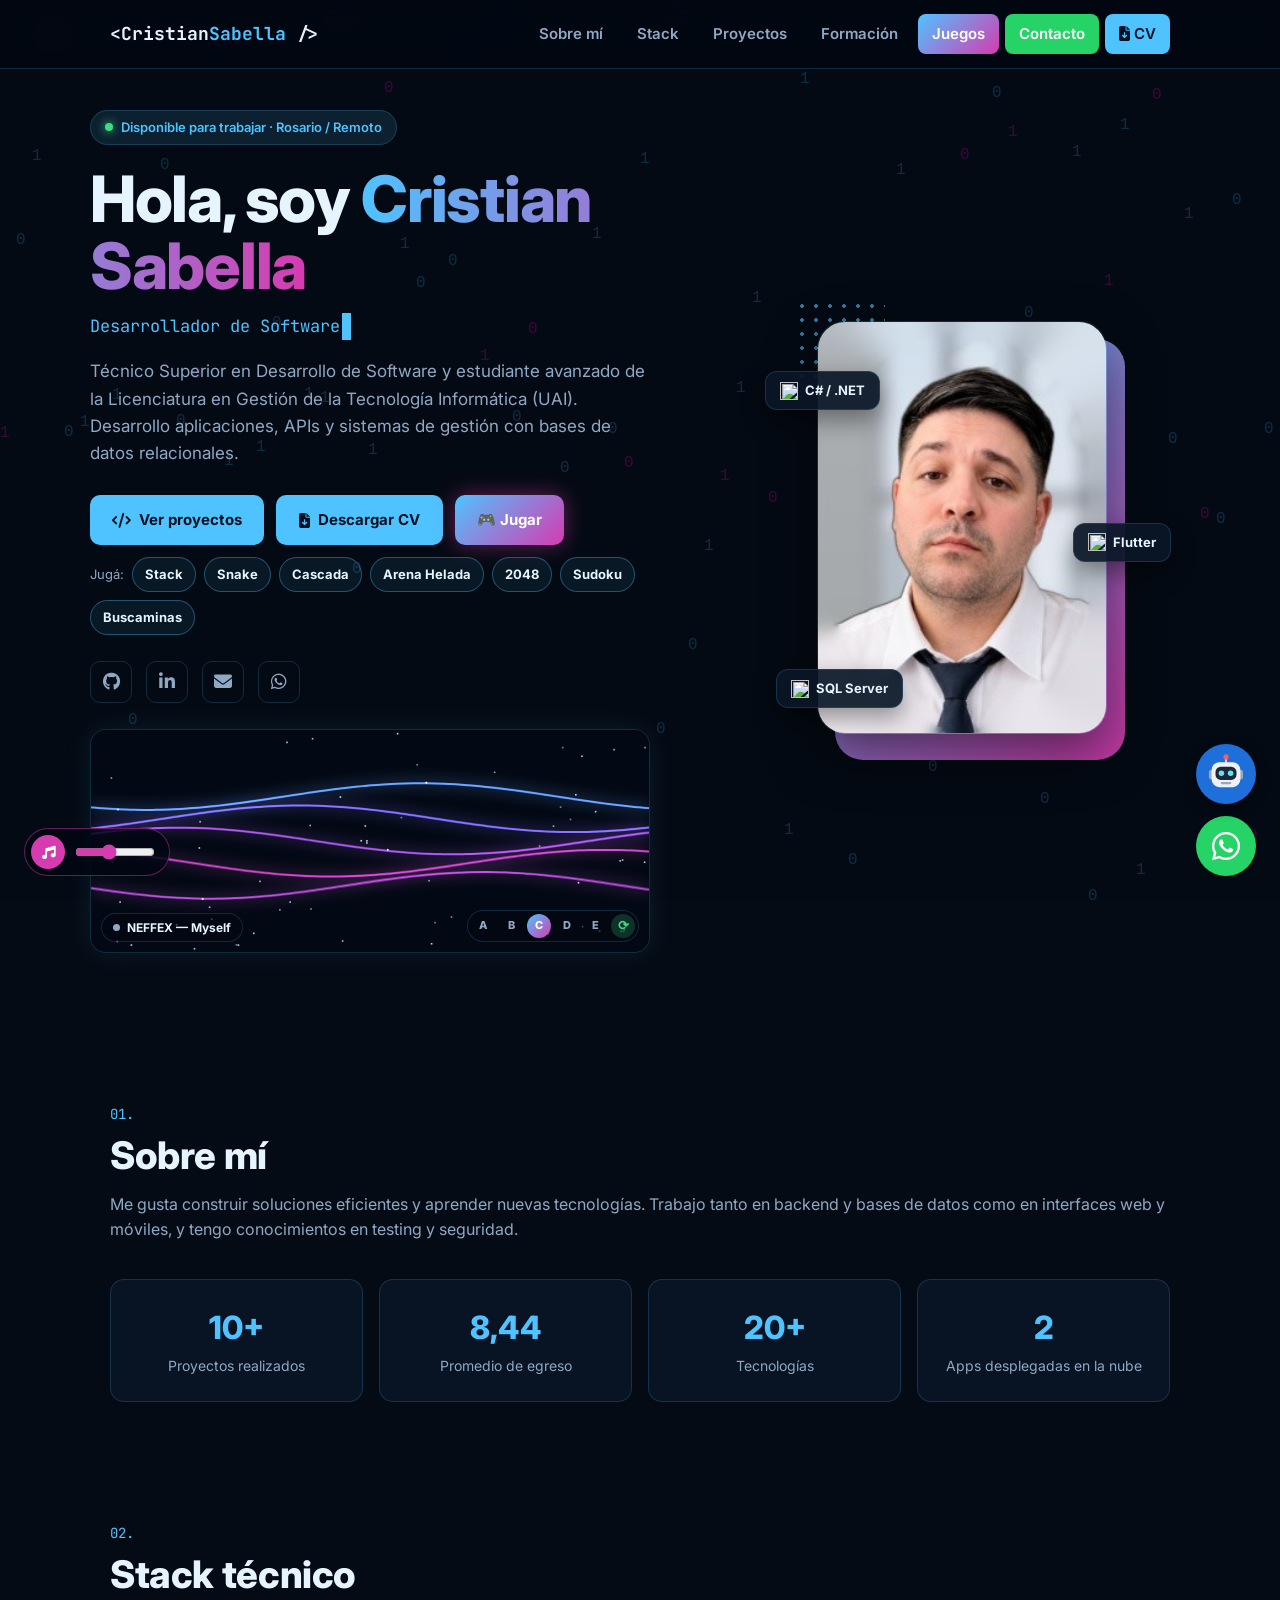
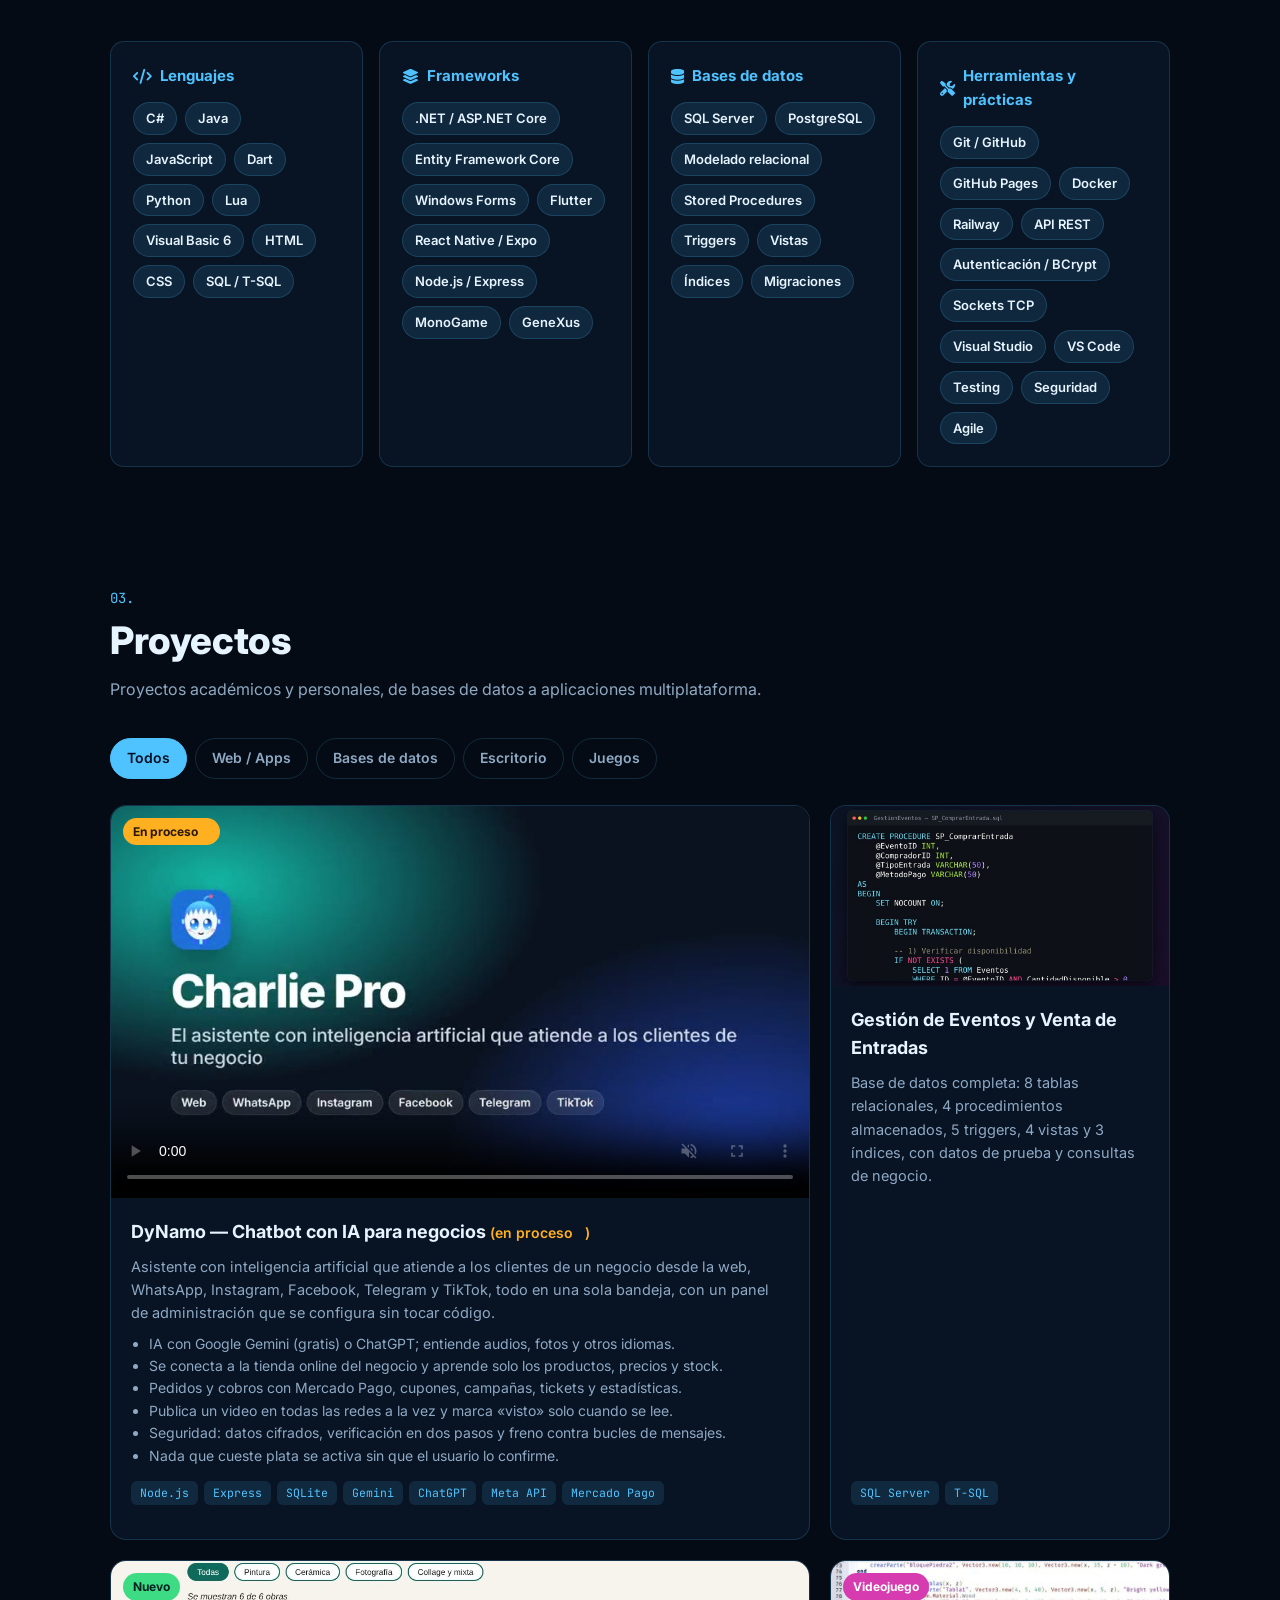
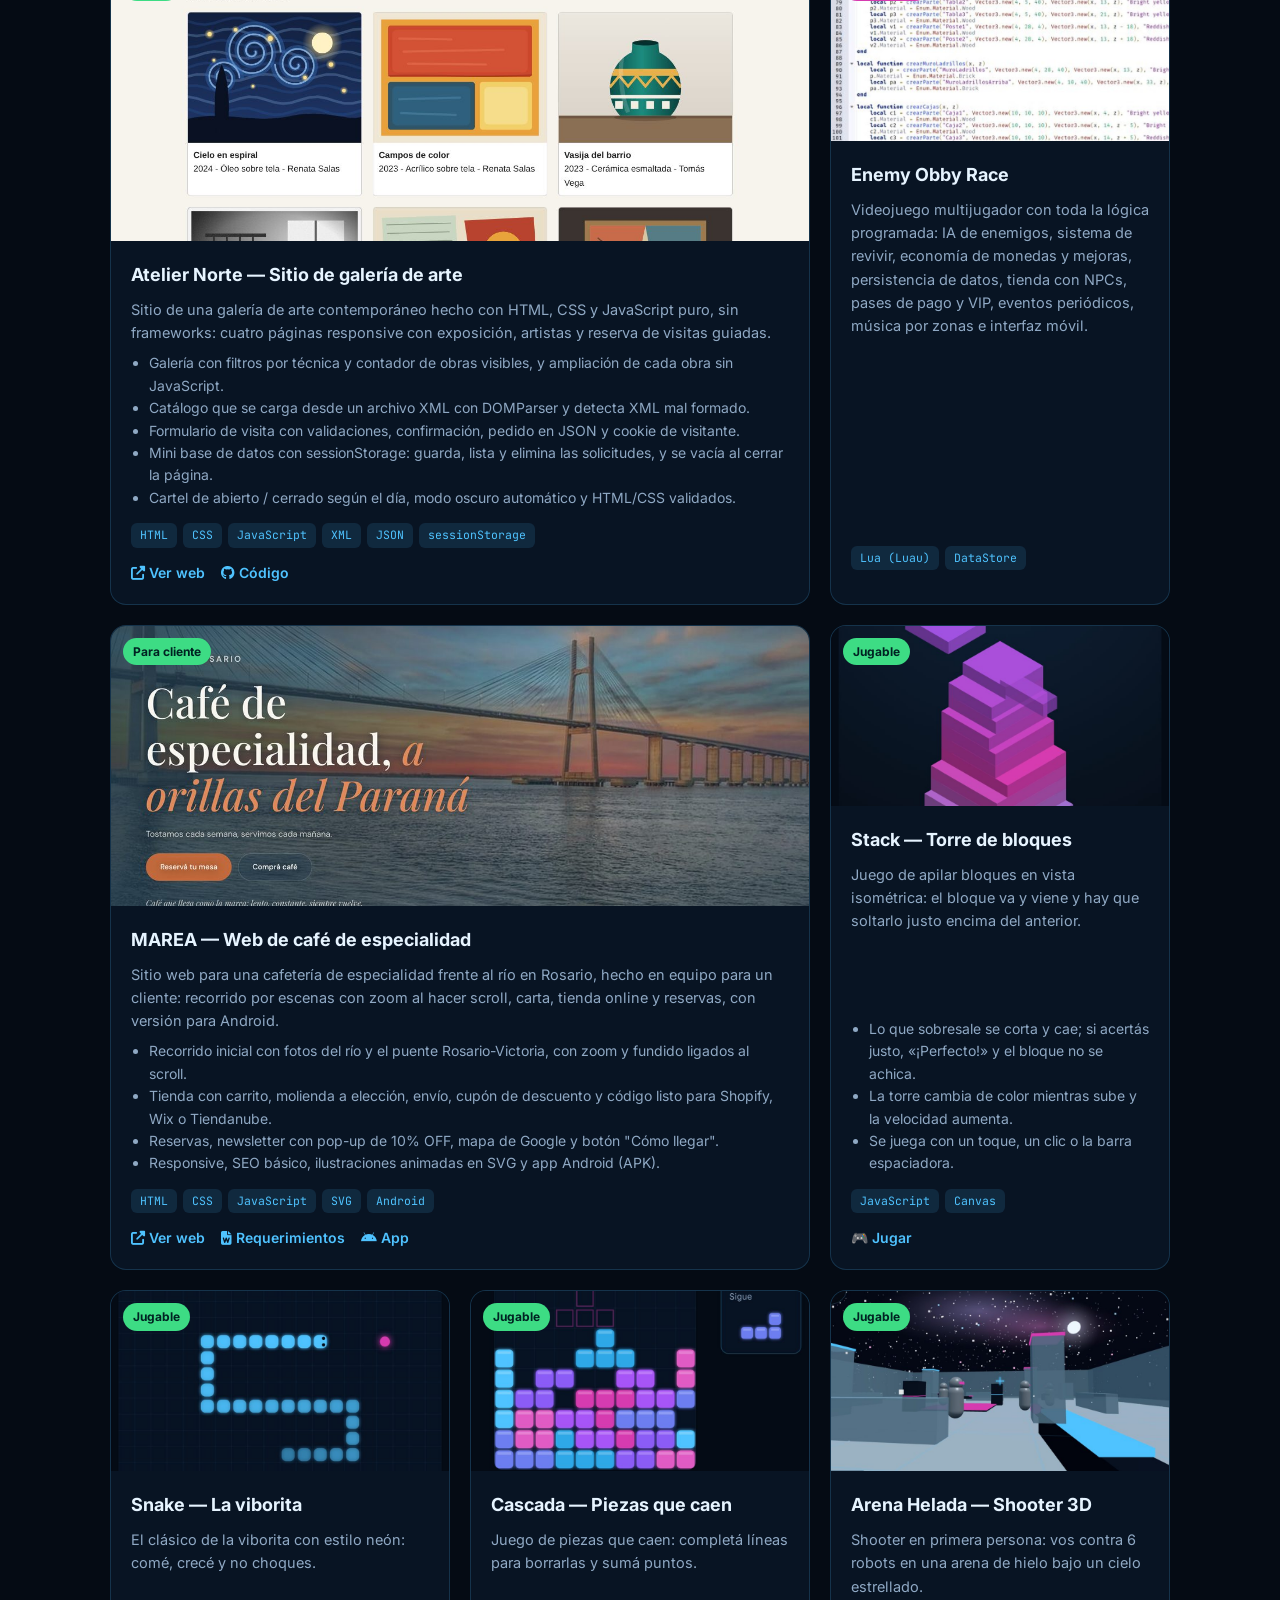
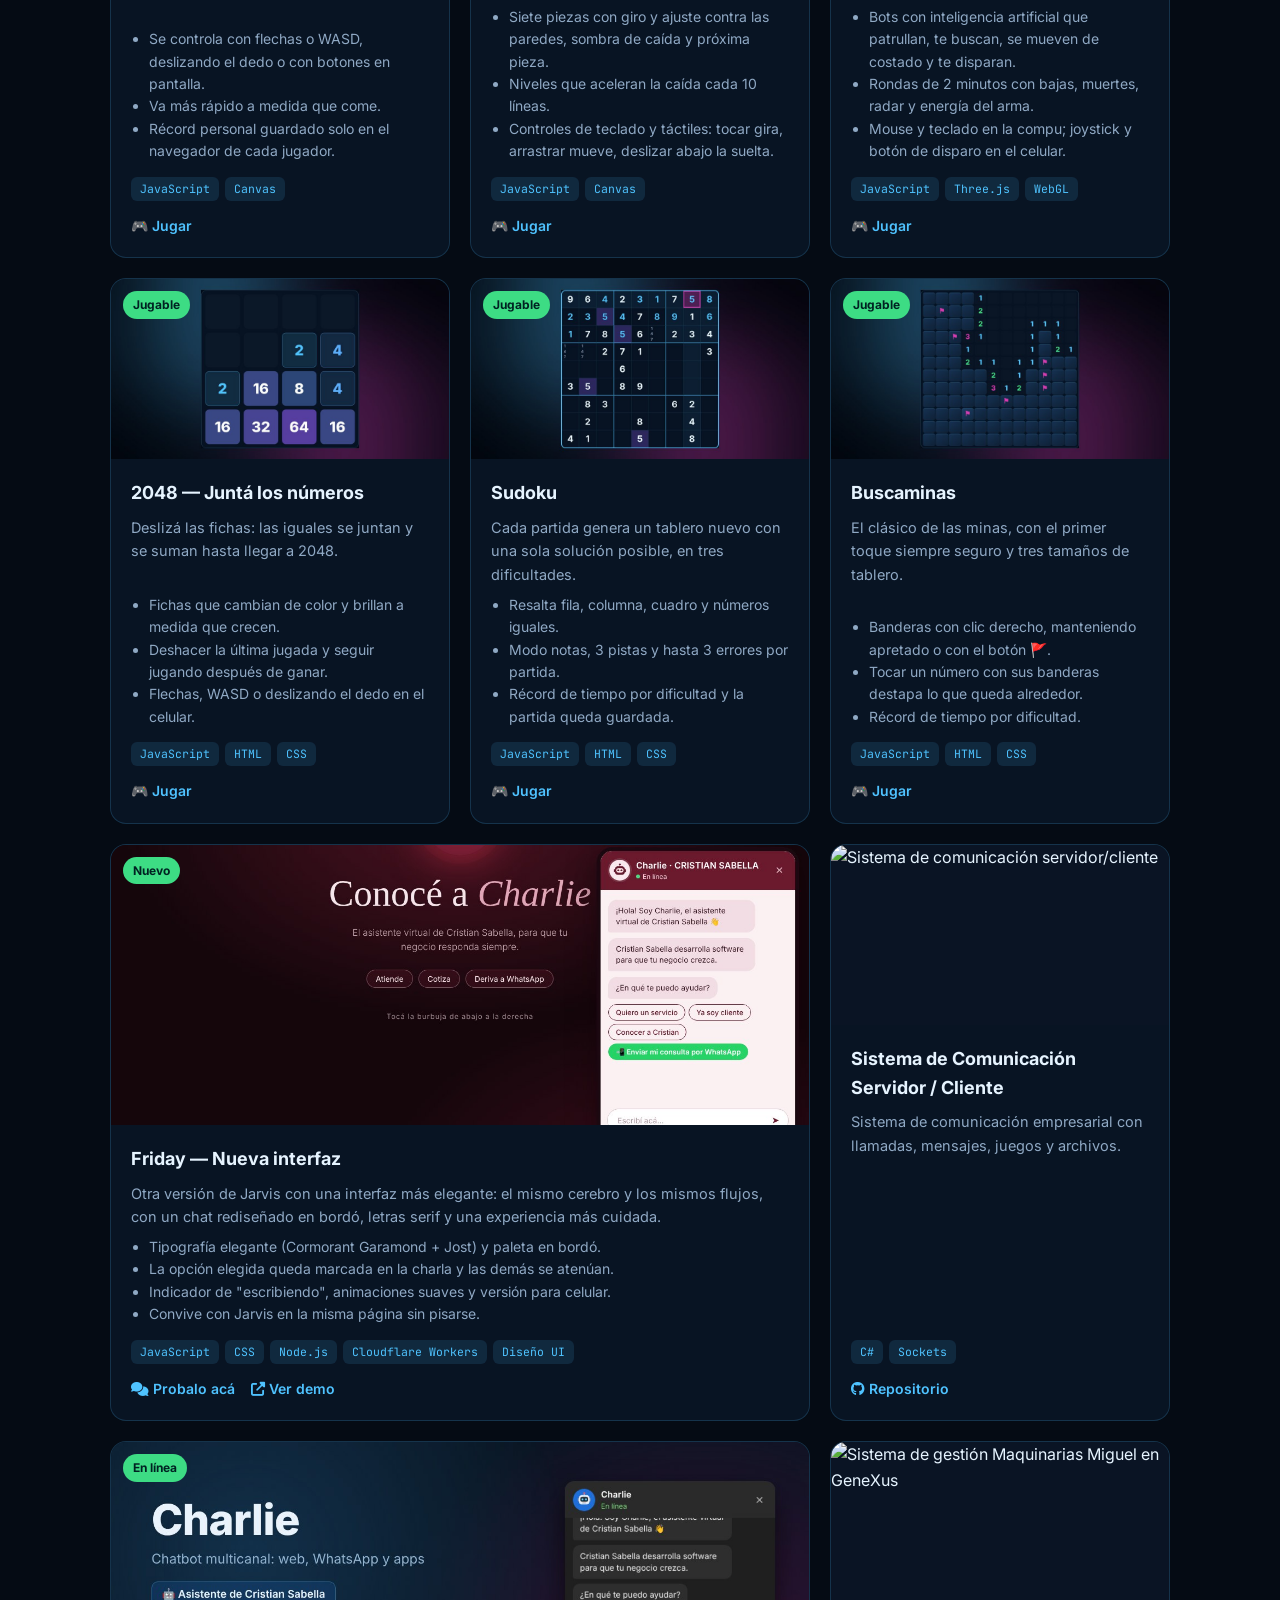
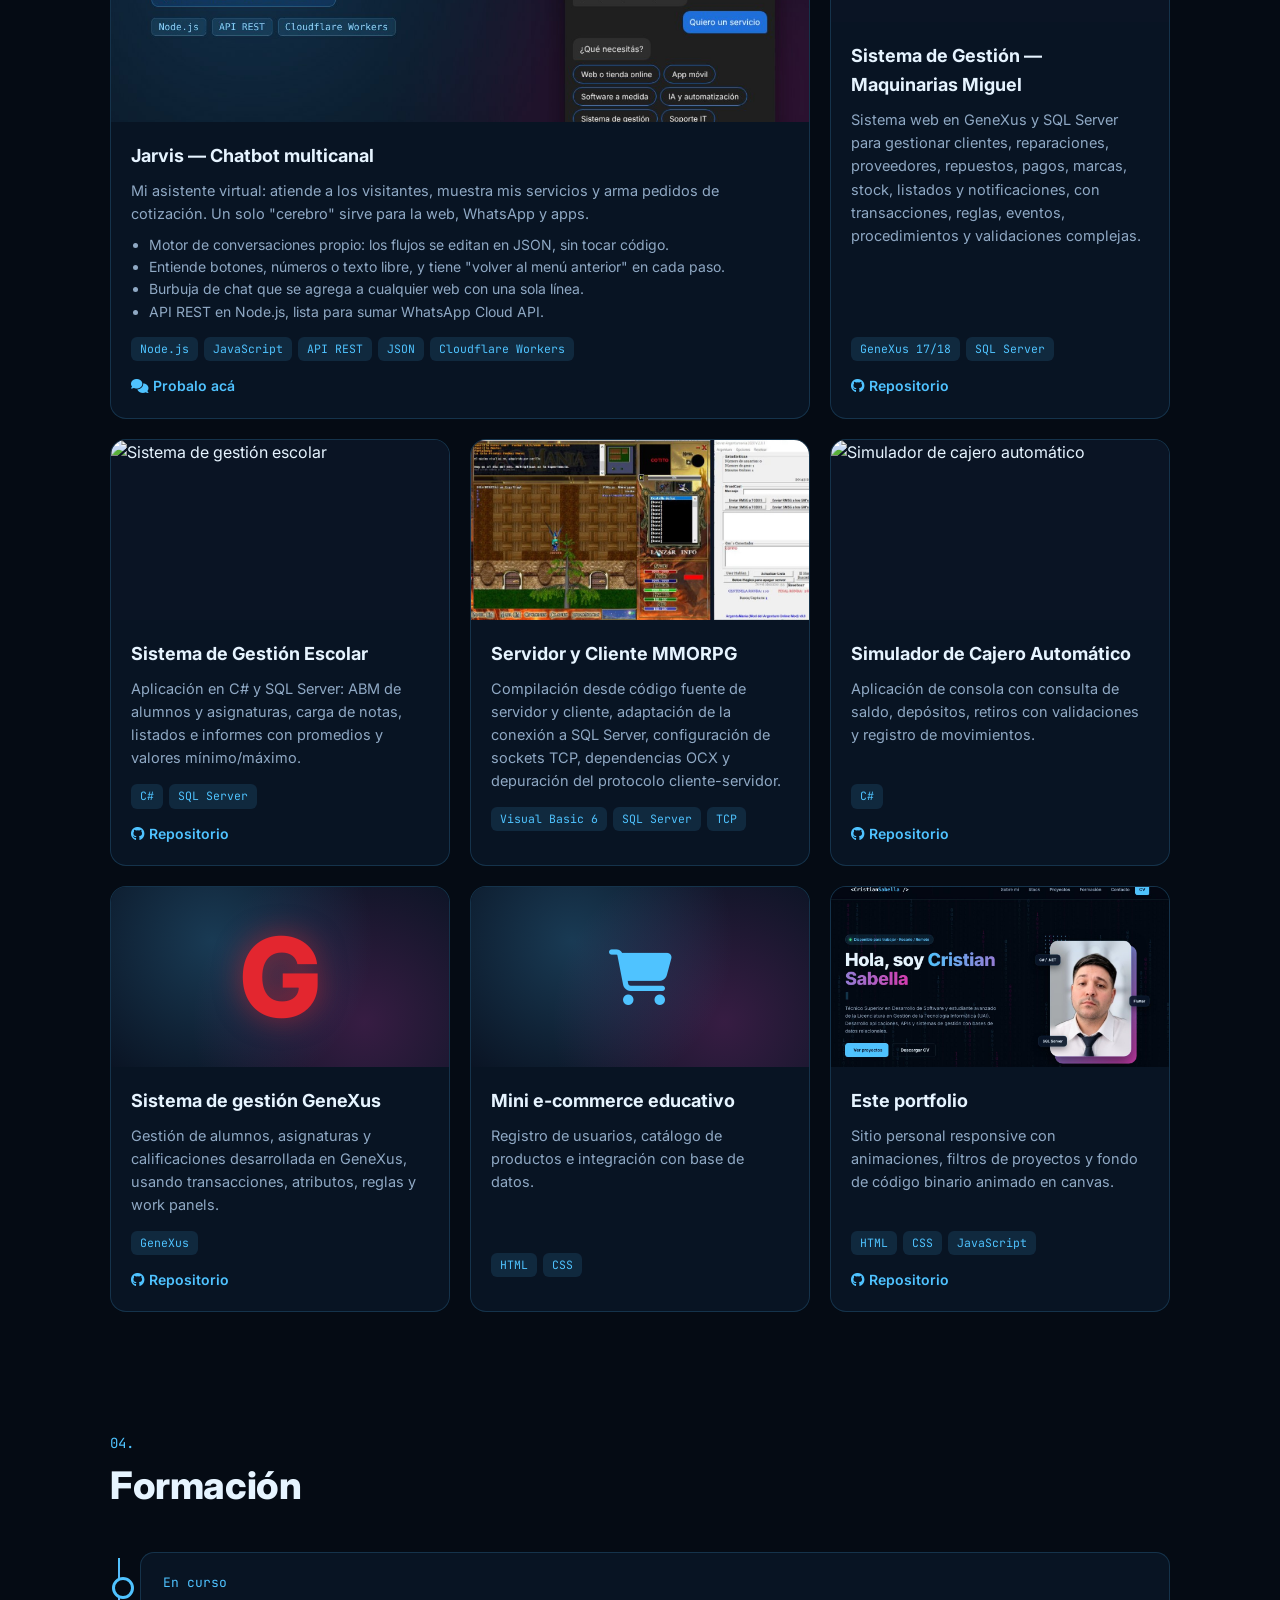
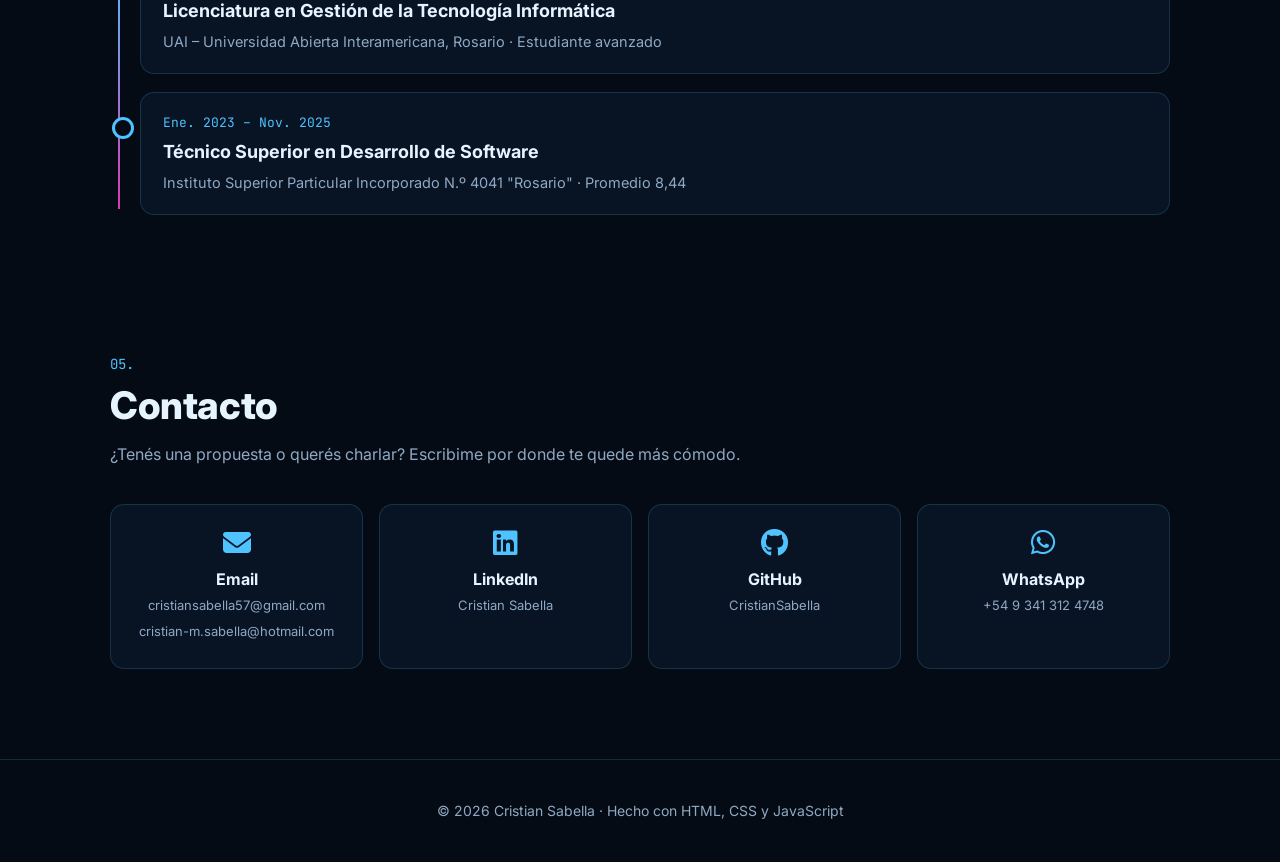
==== index.html @ 36cdb032 "Jarvis Pro pasa a llamarse DyNamo Co-Authored-By: Claude Opus 5.5 <noreply@anthropic.com> Claude-Ses" ====
<!DOCTYPE html>
<html lang="es">
<head>
<meta charset="UTF-8">
<meta name="viewport" content="width=device-width, initial-scale=1.0">
<title>Cristian Sabella | Desarrollador de Software</title>
<meta name="description" content="Portfolio de Cristian Sabella, Desarrollador de Software y Técnico Superior en Desarrollo de Software. C#, .NET, Flutter, SQL Server, PostgreSQL, GeneXus.">
<!-- Vista previa al compartir el link (LinkedIn, WhatsApp, etc.) -->
<meta property="og:type" content="website">
<meta property="og:title" content="Cristian Sabella | Desarrollador de Software">
<meta property="og:description" content="Técnico Superior en Desarrollo de Software. Proyectos en C#, .NET, Flutter, SQL Server, PostgreSQL y GeneXus.">
<meta property="og:url" content="https://cristiansabella.github.io/SabellaCristian/">
<meta property="og:image" content="https://cristiansabella.github.io/SabellaCristian/preview.jpg">
<meta property="og:image:width" content="1200">
<meta property="og:image:height" content="627">
<meta name="twitter:card" content="summary_large_image">
<meta name="twitter:image" content="https://cristiansabella.github.io/SabellaCristian/preview.jpg">
<link rel="preconnect" href="https://fonts.googleapis.com">
<link rel="preconnect" href="https://fonts.gstatic.com" crossorigin>
<link href="https://fonts.googleapis.com/css2?family=Inter:wght@400;500;600;700;800&family=JetBrains+Mono:wght@500;700&display=swap" rel="stylesheet">
<link rel="stylesheet" href="https://cdnjs.cloudflare.com/ajax/libs/font-awesome/6.5.1/css/all.min.css">
<style>
  * { margin: 0; padding: 0; box-sizing: border-box; }
  :root {
    --bg: #050b14;
    --bg-2: #0a1424;
    --card: rgba(10, 22, 40, 0.82);
    --line: rgba(79, 195, 255, 0.18);
    --blue: #4fc3ff;
    --blue-soft: rgba(79, 195, 255, 0.12);
    --pink: #d63bb0;
    --text: #e6f4ff;
    --muted: #8fa9c4;
  }
  html { scroll-behavior: smooth; }
  body { font-family: "Inter", Arial, sans-serif; background: var(--bg); color: var(--text); line-height: 1.6; overflow-x: hidden; }
  a { color: var(--blue); text-decoration: none; }
  canvas#binary { position: fixed; inset: 0; z-index: -1; opacity: .35; }

  /* NAV */
  nav { position: fixed; top: 0; left: 0; right: 0; z-index: 100; background: rgba(2, 7, 18, 0.8); backdrop-filter: blur(10px); border-bottom: 1px solid var(--line); }
  .nav-in { max-width: 1100px; margin: auto; display: flex; align-items: center; justify-content: space-between; padding: 14px 20px; }
  .logo { font-family: "JetBrains Mono", monospace; font-weight: 700; font-size: 18px; color: var(--text); }
  .logo span { color: var(--blue); }
  .nav-links { display: flex; gap: 6px; align-items: center; }
  .nav-links a { color: var(--muted); font-weight: 600; font-size: 15px; padding: 8px 14px; border-radius: 8px; transition: .2s; }
  .nav-links a:hover { color: var(--text); background: var(--blue-soft); }
  .nav-links a.btn { background: var(--blue); color: #021022; }
  .nav-links a.btn:hover { background: #7fd4ff; }
  .menu-btn { display: none; background: none; border: 0; color: var(--text); font-size: 22px; cursor: pointer; }

  /* HERO */
  header { min-height: 100vh; display: flex; align-items: center; padding: 110px 20px 60px; }
  .hero { max-width: 1100px; margin: auto; display: grid; grid-template-columns: 1.3fr 1fr; gap: 50px; align-items: center; width: 100%; }
  .tag { display: inline-flex; align-items: center; gap: 8px; font-size: 13px; font-weight: 600; color: var(--blue); background: var(--blue-soft); border: 1px solid var(--line); padding: 6px 14px; border-radius: 30px; margin-bottom: 20px; }
  .tag .dot { width: 8px; height: 8px; border-radius: 50%; background: #3ddc84; box-shadow: 0 0 10px #3ddc84; }
  h1 { font-size: clamp(38px, 6vw, 64px); line-height: 1.05; font-weight: 800; letter-spacing: -0.02em; }
  h1 span { background: linear-gradient(90deg, var(--blue), var(--pink)); -webkit-background-clip: text; background-clip: text; color: transparent; }
  .role { font-family: "JetBrains Mono", monospace; color: var(--blue); font-size: 17px; margin: 14px 0 18px; min-height: 26px; }
  .role .cursor { display: inline-block; width: 9px; background: var(--blue); animation: blink 1s infinite; margin-left: 2px; }
  @keyframes blink { 50% { opacity: 0; } }
  .hero p.intro { color: var(--muted); font-size: 17px; max-width: 560px; }
  .hero-btns { display: flex; flex-wrap: wrap; gap: 12px; margin-top: 28px; }
  .b { display: inline-flex; align-items: center; gap: 8px; padding: 12px 22px; border-radius: 10px; font-weight: 700; font-size: 15px; transition: .2s; }
  .b-main { background: var(--blue); color: #021022; }
  .b-main:hover { transform: translateY(-2px); box-shadow: 0 8px 24px rgba(79,195,255,.35); }
  /* "Ver proyectos" titila con su mismo celeste, igual que el brillo de Juegos pero sin cambiar de color */
  a.b-main[href="#proyectos"] { animation: brillo-celeste .9s ease-out infinite; }
  @keyframes brillo-celeste { 0% { box-shadow: 0 0 0 0 rgba(79,195,255,1), 0 0 14px rgba(79,195,255,.6); } 60% { box-shadow: 0 0 0 14px rgba(79,195,255,.25), 0 0 14px rgba(79,195,255,.6); } 61%, 100% { box-shadow: 0 0 0 0 rgba(79,195,255,0), 0 0 14px rgba(79,195,255,.6); } }
  .b-ghost { border: 1px solid var(--line); color: var(--text); }
  .b-ghost:hover { border-color: var(--blue); background: var(--blue-soft); }
  .socials { display: flex; gap: 14px; margin-top: 26px; }
  .socials a { width: 42px; height: 42px; border-radius: 10px; border: 1px solid var(--line); display: grid; place-items: center; color: var(--muted); font-size: 18px; transition: .2s; }
  .socials a:hover { color: var(--blue); border-color: var(--blue); transform: translateY(-2px); }
  .photo-wrap { position: relative; width: min(290px, 70vw); aspect-ratio: 235 / 335; margin: auto; }
  .photo-wrap::before { content: ""; position: absolute; inset: 0; border-radius: 28px; background: linear-gradient(135deg, var(--blue), var(--pink)); transform: translate(18px, 18px); opacity: .9; }
  .photo-wrap::after { content: ""; position: absolute; inset: -22px auto auto -22px; width: 90px; height: 90px; background-image: radial-gradient(var(--blue) 2px, transparent 2px); background-size: 14px 14px; opacity: .6; z-index: -1; }
  .photo-wrap img { position: relative; width: 100%; height: 100%; object-fit: cover; border-radius: 28px; border: 1px solid var(--line); box-shadow: 0 20px 50px rgba(0,0,0,.5); }
  .float { position: absolute; z-index: 2; display: inline-flex; align-items: center; gap: 7px; font-size: 13px; font-weight: 700; color: var(--text); background: rgba(10,22,40,.92); border: 1px solid var(--line); padding: 8px 14px; border-radius: 12px; box-shadow: 0 10px 25px rgba(0,0,0,.4); animation: floaty 4s ease-in-out infinite; white-space: nowrap; }
  .float img { width: 18px; height: 18px; border: 0; box-shadow: none; border-radius: 0; }
  .float.f1 { top: 12%; left: -18%; }
  .float.f2 { top: 48%; right: -22%; animation-delay: 1.3s; }
  .float.f3 { bottom: 8%; left: -14%; animation-delay: 2.6s; }
  @keyframes floaty { 50% { transform: translateY(-10px); } }

  /* SECTIONS */
  section { max-width: 1100px; margin: auto; padding: 90px 20px 30px; }
  .sec-head { margin-bottom: 36px; }
  .sec-head .num { font-family: "JetBrains Mono", monospace; color: var(--blue); font-size: 14px; }
  h2 { font-size: clamp(28px, 4vw, 38px); font-weight: 800; letter-spacing: -0.01em; }
  .sec-head p { color: var(--muted); margin-top: 6px; }

  /* STATS */
  .stats { display: grid; grid-template-columns: repeat(4, 1fr); gap: 16px; margin-top: 10px; }
  .stat { background: var(--card); border: 1px solid var(--line); border-radius: 14px; padding: 22px; text-align: center; }
  .stat b { display: block; font-size: 32px; font-weight: 800; color: var(--blue); }
  .stat span { color: var(--muted); font-size: 14px; }

  /* STACK */
  .stack { display: grid; grid-template-columns: repeat(4, 1fr); gap: 16px; }
  .stack-box { background: var(--card); border: 1px solid var(--line); border-radius: 14px; padding: 22px; }
  .stack-box h3 { font-size: 15px; color: var(--blue); margin-bottom: 14px; display: flex; gap: 8px; align-items: center; }
  .chips { display: flex; flex-wrap: wrap; gap: 8px; }
  .chip { font-size: 13px; font-weight: 600; padding: 5px 12px; border-radius: 20px; background: var(--blue-soft); border: 1px solid var(--line); }
  .chip.has-logo { display: inline-flex; align-items: center; gap: 7px; padding-left: 8px; }
  .chip img { width: 18px; height: 18px; object-fit: contain; }

  /* FILTERS */
  .filters { display: flex; flex-wrap: wrap; gap: 8px; margin-bottom: 26px; }
  .filters button { font: inherit; font-size: 14px; font-weight: 600; color: var(--muted); background: transparent; border: 1px solid var(--line); padding: 8px 16px; border-radius: 30px; cursor: pointer; transition: .2s; }
  .filters button:hover { color: var(--text); }
  .filters button.on { background: var(--blue); color: #021022; border-color: var(--blue); }

  /* PROJECTS */
  .grid { grid-auto-flow: dense; display: grid; grid-template-columns: repeat(3, 1fr); gap: 20px; }
  .card { background: var(--card); border: 1px solid var(--line); border-radius: 16px; overflow: hidden; display: flex; flex-direction: column; transition: transform .25s, box-shadow .25s, border-color .25s; }
  .card:hover { transform: translateY(-6px); border-color: var(--blue); box-shadow: 0 14px 34px rgba(79,195,255,.18); }
  .card.featured { grid-column: span 2; }
  .thumb { height: 180px; background: var(--bg-2); position: relative; overflow: hidden; }
  .card.featured .thumb { height: 280px; }
  .card.featured .thumb.video { height: auto; aspect-ratio: 16 / 9; background: #000; }
  .thumb.video video { width: 100%; height: 100%; display: block; object-fit: contain; }
  .thumb img { width: 100%; height: 100%; object-fit: cover; transition: transform .4s; }
  .card:hover .thumb img { transform: scale(1.06); }
  .thumb.icon { display: grid; place-items: center; font-size: 56px; color: var(--blue); background: radial-gradient(circle at 30% 30%, rgba(79,195,255,.22), transparent 60%), radial-gradient(circle at 75% 75%, rgba(214,59,176,.22), transparent 60%), var(--bg-2); }
  .g-thumb { background: radial-gradient(circle at 50% 45%, rgba(230,40,50,.28), transparent 62%), var(--bg-2); }
  .big-g { font-family: "Inter", Arial, sans-serif; font-weight: 800; font-size: 110px; line-height: 1; color: #e3262f; text-shadow: 0 0 28px rgba(227,38,47,.55); transition: transform .3s; }
  .card:hover .big-g { transform: scale(1.08); }
  .badge { position: absolute; z-index: 2; top: 12px; left: 12px; font-size: 12px; font-weight: 700; padding: 4px 10px; border-radius: 20px; background: var(--pink); color: #fff; }
  .badge.live { background: #3ddc84; color: #022; }
  .badge.wip { background: #ffb020; color: #2a1800; }
  .dots i { font-style: normal; animation: dot 1.4s infinite; opacity: 0; }
  .dots i:nth-child(2) { animation-delay: .2s; }
  .dots i:nth-child(3) { animation-delay: .4s; }
  @keyframes dot { 0%, 20% { opacity: 0; } 40%, 100% { opacity: 1; } }
  .card-body { padding: 20px; display: flex; flex-direction: column; flex: 1; }
  .card h3 { font-size: 18px; margin-bottom: 8px; }
  .wip-text { color: #ffb020; font-size: 14px; font-weight: 600; }
  .card p { color: var(--muted); font-size: 14.5px; flex: 1; }
  .card ul { color: var(--muted); font-size: 14px; margin: 8px 0 0 18px; }
  .tech { display: flex; flex-wrap: wrap; gap: 6px; margin: 14px 0; }
  .tech span { font-family: "JetBrains Mono", monospace; font-size: 11.5px; color: var(--blue); background: var(--blue-soft); padding: 3px 9px; border-radius: 6px; }
  .links { display: flex; gap: 16px; font-weight: 600; font-size: 14px; }
  .links a:hover { text-decoration: underline; }
  .card.hide { display: none; }

  /* TIMELINE */
  .timeline { position: relative; padding-left: 30px; }
  .timeline::before { content: ""; position: absolute; left: 8px; top: 6px; bottom: 6px; width: 2px; background: linear-gradient(var(--blue), var(--pink)); }
  .tl { position: relative; background: var(--card); border: 1px solid var(--line); border-radius: 14px; padding: 20px 22px; margin-bottom: 18px; }
  .tl::before { content: ""; position: absolute; left: -29px; top: 24px; width: 16px; height: 16px; border-radius: 50%; background: var(--bg); border: 3px solid var(--blue); }
  .tl .when { font-family: "JetBrains Mono", monospace; font-size: 13px; color: var(--blue); }
  .tl h3 { font-size: 18px; margin: 4px 0; }
  .tl .where { color: var(--muted); font-size: 14.5px; }

  /* CONTACT */
  .contact { display: grid; grid-template-columns: repeat(4, 1fr); gap: 16px; }
  .c-item { background: var(--card); border: 1px solid var(--line); border-radius: 14px; padding: 24px; text-align: center; transition: .2s; color: var(--text); }
  .c-item:hover { border-color: var(--blue); transform: translateY(-4px); }
  .c-item i { font-size: 28px; color: var(--blue); margin-bottom: 10px; }
  .c-item b { display: block; }
  .c-item span { color: var(--muted); font-size: 13px; word-break: break-word; }
  .c-item a span:hover { color: var(--blue); }
  .c-item i { display: block; }

  footer { text-align: center; padding: 40px 20px; margin-top: 60px; border-top: 1px solid var(--line); color: var(--muted); font-size: 14px; }

  /* FLOATING */
  #whatsapp-btn { position: fixed; bottom: 24px; right: 24px; width: 60px; height: 60px; background: #25D366; border-radius: 50%; display: grid; place-items: center; z-index: 1000; transition: transform .2s; }
  #whatsapp-btn:hover { transform: scale(1.08); }
  #whatsapp-btn i { color: #fff; font-size: 32px; }
  #audio-box { position: fixed; bottom: 24px; left: 24px; z-index: 1000; display: flex; align-items: center; gap: 10px; background: rgba(2,7,18,.85); border: 1px solid rgba(214,59,176,.45); border-radius: 30px; padding: 6px 14px 6px 6px; }
  #audio-control { position: relative; width: 34px; height: 34px; border-radius: 50%; border: 0; background: var(--pink); color: #fff; cursor: pointer; }
  #audio-volume { width: 80px; accent-color: var(--pink); }
  /* Titileo de los botones flotantes: titilan como el de WhatsApp, de a uno por vez, en orden al azar.
     Ciclo de 0,8 s: cada botón tiene su turno de 0,2 s, así nunca se pisan (el script de abajo les da el turno) */
  .pulsa { animation-duration: .8s; animation-iteration-count: infinite; animation-timing-function: ease-out; }
  #audio-control.pulsa { animation-name: p-musica; }
  #whatsapp-btn.pulsa { animation-name: p-wa; }
  #charlie-burbuja.pulsa { animation-name: p-charlie; }
  #cig-burbuja.pulsa { animation-name: p-bordo; }
  @keyframes p-musica { 0% { box-shadow: 0 0 0 0 rgba(214,59,176,1); } 18% { box-shadow: 0 0 0 16px rgba(214,59,176,.3); } 19% { box-shadow: 0 0 0 0 rgba(214,59,176,0); } 100% { box-shadow: 0 0 0 0 rgba(214,59,176,0); } }
  @keyframes p-wa { 0% { box-shadow: 0 0 0 0 rgba(37,211,102,1); } 18% { box-shadow: 0 0 0 16px rgba(37,211,102,.3); } 19% { box-shadow: 0 0 0 0 rgba(37,211,102,0); } 100% { box-shadow: 0 0 0 0 rgba(37,211,102,0); } }
  @keyframes p-charlie { 0% { box-shadow: 0 0 0 0 rgba(30,111,217,1), 0 4px 14px rgba(0,0,0,.35); } 18% { box-shadow: 0 0 0 16px rgba(30,111,217,.3), 0 4px 14px rgba(0,0,0,.35); } 19% { box-shadow: 0 0 0 0 rgba(30,111,217,0), 0 4px 14px rgba(0,0,0,.35); } 100% { box-shadow: 0 0 0 0 rgba(30,111,217,0), 0 4px 14px rgba(0,0,0,.35); } }
  @keyframes p-bordo { 0% { box-shadow: 0 0 0 0 rgba(201,61,90,1), 0 0 26px rgba(201,61,90,.5), 0 8px 20px rgba(0,0,0,.35); } 18% { box-shadow: 0 0 0 16px rgba(201,61,90,.3), 0 0 26px rgba(201,61,90,.5), 0 8px 20px rgba(0,0,0,.35); } 19% { box-shadow: 0 0 0 0 rgba(201,61,90,0), 0 0 26px rgba(201,61,90,.5), 0 8px 20px rgba(0,0,0,.35); } 100% { box-shadow: 0 0 0 0 rgba(201,61,90,0), 0 0 26px rgba(201,61,90,.5), 0 8px 20px rgba(0,0,0,.35); } }

  /* JUEGOS */
  .b-jugar { background: linear-gradient(135deg, var(--blue), var(--pink)); color: #fff; border: 0; box-shadow: 0 0 22px rgba(214,59,176,.45); }
  .b-jugar:hover { filter: brightness(1.1); }
  .mini-juegos { display: flex; gap: 8px; flex-wrap: wrap; align-items: center; margin-top: 12px; }
  .mini-juegos span { color: var(--muted); font-size: 13px; }
  .mini-juegos a { font-size: 13px; font-weight: 700; padding: 6px 12px; border-radius: 20px; border: 1px solid rgba(79,195,255,.35); color: var(--text); background: rgba(79,195,255,.08); transition: .2s; }
  .mini-juegos a:hover { border-color: var(--pink); background: rgba(214,59,176,.15); }
  .nav-jugar { display: none; margin-left: auto; margin-right: 10px; width: 40px; height: 40px; border-radius: 12px; place-items: center; font-size: 20px; background: linear-gradient(135deg, var(--blue), var(--pink)); box-shadow: 0 0 16px rgba(214,59,176,.45); }
  #ventana-juegos { position: fixed; inset: 0; z-index: 100000; background: rgba(2,7,18,.78); backdrop-filter: blur(6px); -webkit-backdrop-filter: blur(6px); display: grid; place-items: center; padding: 16px; }
  #ventana-juegos[hidden] { display: none; }
  #ventana-juegos .vj { position: relative; width: min(480px, 100%); max-height: 100%; overflow: auto; background: #050b14; border: 1px solid rgba(79,195,255,.3); border-radius: 20px; padding: 16px; box-shadow: 0 20px 60px rgba(0,0,0,.6); }
  .vj-top { display: flex; justify-content: space-between; align-items: center; margin-bottom: 12px; font-weight: 800; font-size: 18px; color: var(--text); }
  .vj-x { width: 36px; height: 36px; border-radius: 50%; border: 1px solid rgba(79,195,255,.3); background: rgba(79,195,255,.1); color: var(--text); font-size: 18px; cursor: pointer; }
  .vj-nota { color: var(--muted); font-size: 12px; text-align: center; margin-top: 10px; }
  body.juego-abierto { overflow: hidden; }
  /* Con un juego abierto la página de atrás no se dibuja: así el juego tiene toda la potencia para él */
  body.juego-abierto #ventana-juegos { background: #020712; backdrop-filter: none; -webkit-backdrop-filter: none; }
  body.juego-abierto > :not(#ventana-juegos) { visibility: hidden; }
  /* Botones de juegos que cambian de color: un color nuevo cada 0,3 segundos (12 colores, vuelta completa en 3,6 s) */
  /* Además titilan con un brillo del mismo color que tienen en ese momento (el filtro de color también tiñe el brillo) */
  .nav-jugar, .b-jugar, .nav-links a[data-jugar] { animation: arcoiris 3.6s steps(12) infinite, brillo-juego .9s ease-out infinite; }
  @keyframes brillo-juego { 0% { box-shadow: 0 0 0 0 rgba(214,59,176,1), 0 0 14px rgba(214,59,176,.6); } 60% { box-shadow: 0 0 0 14px rgba(214,59,176,.25), 0 0 14px rgba(214,59,176,.6); } 61%, 100% { box-shadow: 0 0 0 0 rgba(214,59,176,0), 0 0 14px rgba(214,59,176,.6); } }
  .nav-links a[data-jugar] { color: #fff; background: linear-gradient(135deg, var(--blue), var(--pink)); }
  a.cv-brilla { background: var(--blue); color: #021022; border-color: transparent; animation: brillo-celeste .9s ease-out infinite; }
  .nav-links a.nav-contacto { background: #25D366; color: #fff; animation: brillo-verde .9s ease-out infinite; }
  .nav-links a.nav-contacto:hover { background: #2fe476; }
  @keyframes brillo-verde { 0% { box-shadow: 0 0 0 0 rgba(37,211,102,1), 0 0 14px rgba(37,211,102,.6); } 60% { box-shadow: 0 0 0 14px rgba(37,211,102,.25), 0 0 14px rgba(37,211,102,.6); } 61%, 100% { box-shadow: 0 0 0 0 rgba(37,211,102,0), 0 0 14px rgba(37,211,102,.6); } }
  @keyframes arcoiris { from { filter: hue-rotate(0deg) saturate(1.3); } to { filter: hue-rotate(360deg) saturate(1.3); } }
  body.juego-abierto #whatsapp-btn, body.juego-abierto #audio-box, body.juego-abierto #charlie-burbuja, body.juego-abierto #cig-burbuja { opacity: 0; pointer-events: none; }

  /* REVEAL */
  .reveal { opacity: 0; transform: translateY(24px); transition: opacity .7s, transform .7s; }
  .reveal.show { opacity: 1; transform: none; }

  /* RESPONSIVE */
  @media (max-width: 900px) {
    .hero { grid-template-columns: 1fr; text-align: center; }
    .hero p.intro { margin: auto; }
    .hero-btns, .socials, .mini-juegos { justify-content: center; }
    .photo-wrap { order: -1; width: 210px; margin-bottom: 20px; }
    .float { font-size: 11px; padding: 6px 10px; }
    .float.f1 { left: -28%; } .float.f2 { right: -30%; } .float.f3 { left: -24%; }
    .grid { grid-template-columns: 1fr 1fr; }
    .card.featured { grid-column: span 2; }
    .stack, .stats, .contact { grid-template-columns: 1fr 1fr; }
  }
  @media (max-width: 640px) {
    .menu-btn { display: block; }
    .nav-jugar { display: grid; }
    .nav-links { display: none; position: absolute; top: 100%; left: 0; right: 0; flex-direction: column; background: rgba(2,7,18,.97); padding: 10px 20px 20px; border-bottom: 1px solid var(--line); }
    .nav-links.open { display: flex; }
    .nav-links a { width: 100%; text-align: center; }
    .grid { grid-template-columns: 1fr; }
    .card.featured { grid-column: span 1; }
    .stack, .contact { grid-template-columns: 1fr; }
    #audio-volume { width: 70px; }
    #audio-box { padding: 6px 12px 6px 6px; gap: 8px; }
  }
  /* Visualizador de música: 5 estilos que se mueven con la canción */
  .visu { position: relative; margin-top: 26px; max-width: 560px; aspect-ratio: 16 / 6.4; border-radius: 16px; overflow: hidden; border: 1px solid var(--line); background: #050b14; box-shadow: 0 0 28px rgba(79,195,255,.1); }
  .visu canvas { display: block; width: 100%; height: 100%; transition: opacity .35s; }
  .visu canvas.cambia { opacity: 0; }
  .visu-tema { position: absolute; left: 10px; bottom: 10px; display: flex; align-items: center; gap: 7px; font-size: 12px; font-weight: 700; color: var(--text); background: rgba(2,7,18,.65); border: 1px solid var(--line); border-radius: 20px; padding: 4px 11px; pointer-events: none; }
  .visu-tema { max-width: calc(100% - 200px); }
  .visu-tema span { white-space: nowrap; overflow: hidden; text-overflow: ellipsis; }
  .visu-tema i { width: 7px; height: 7px; border-radius: 50%; background: #8fa9c4; transition: .3s; }
  .visu.sonando .visu-tema i { background: #3ddc84; box-shadow: 0 0 8px #3ddc84; }
  .visu-sel { position: absolute; right: 10px; bottom: 10px; display: flex; gap: 4px; background: rgba(2,7,18,.65); border: 1px solid var(--line); border-radius: 20px; padding: 3px; }
  .visu-sel button { width: 24px; height: 24px; border-radius: 50%; border: 0; background: transparent; color: #8fa9c4; font: inherit; font-size: 11px; font-weight: 800; cursor: pointer; padding: 0; }
  .visu-sel button:hover { color: #e6f4ff; }
  .visu-sel button.on { background: linear-gradient(135deg, #4fc3ff, #d63bb0); color: #fff; }
  .visu-sel .visu-auto { font-size: 13px; }
  .visu-sel .visu-auto.on { background: rgba(61,220,132,.2); color: #3ddc84; }
  @media (max-width: 900px) { .visu { margin-left: auto; margin-right: auto; } }
  @media (max-width: 420px) { .visu { aspect-ratio: 16 / 9; } .visu-tema span { display: none; } }
</style>
</head>
<body>

<canvas id="binary"></canvas>

<nav>
  <div class="nav-in">
    <a href="#inicio" class="logo">&lt;Cristian<span>Sabella</span> /&gt;</a>
    <a href="#" class="nav-jugar" data-jugar="stack" aria-label="Jugar">🎮</a>
    <button class="menu-btn" onclick="document.querySelector('.nav-links').classList.toggle('open')" aria-label="Menú"><i class="fas fa-bars"></i></button>
    <div class="nav-links">
      <a href="#sobre-mi">Sobre mí</a>
      <a href="#stack">Stack</a>
      <a href="#proyectos">Proyectos</a>
      <a href="#formacion">Formación</a>
      <a href="#" data-jugar="stack">Juegos</a>
      <a href="#contacto" class="nav-contacto">Contacto</a>
      <a href="https://drive.google.com/file/d/1kAd10JPPZiVyh9mzKwvqv58Tc8rIU21X/view?usp=drive_link" target="_blank" class="btn cv-brilla"><i class="fas fa-file-arrow-down"></i> CV</a>
    </div>
  </div>
</nav>

<!-- INICIO -->
<header id="inicio">
  <div class="hero">
    <div>
      <div class="tag"><span class="dot"></span> Disponible para trabajar · Rosario / Remoto</div>
      <h1>Hola, soy <span>Cristian Sabella</span></h1>
      <div class="role"><span id="typed"></span><span class="cursor">&nbsp;</span></div>
      <p class="intro">Técnico Superior en Desarrollo de Software y estudiante avanzado de la Licenciatura en Gestión de la Tecnología Informática (UAI). Desarrollo aplicaciones, APIs y sistemas de gestión con bases de datos relacionales.</p>
      <div class="hero-btns">
        <a href="#proyectos" class="b b-main"><i class="fas fa-code"></i> Ver proyectos</a>
        <a href="https://drive.google.com/file/d/1kAd10JPPZiVyh9mzKwvqv58Tc8rIU21X/view?usp=drive_link" target="_blank" class="b b-ghost cv-brilla"><i class="fas fa-file-arrow-down"></i> Descargar CV</a>
        <a href="#" class="b b-jugar" data-jugar="stack">🎮 Jugar</a>
      </div>
      <div class="mini-juegos"><span>Jugá:</span><a href="#" data-jugar="stack">Stack</a><a href="#" data-jugar="snake">Snake</a><a href="#" data-jugar="cascada">Cascada</a><a href="#" data-jugar="arena">Arena Helada</a><a href="#" data-jugar="2048">2048</a><a href="#" data-jugar="sudoku">Sudoku</a><a href="#" data-jugar="buscaminas">Buscaminas</a></div>
      <div class="socials">
        <a href="https://github.com/CristianSabella" target="_blank" aria-label="GitHub"><i class="fab fa-github"></i></a>
        <a href="https://www.linkedin.com/in/cristian-sabella-a872182b6/" target="_blank" aria-label="LinkedIn"><i class="fab fa-linkedin-in"></i></a>
        <a href="mailto:cristiansabella57@gmail.com" aria-label="Email"><i class="fas fa-envelope"></i></a>
        <a href="https://wa.me/5493413124748" target="_blank" aria-label="WhatsApp"><i class="fab fa-whatsapp"></i></a>
      </div>
      <div class="visu" id="visu" aria-label="Visualizador de música">
        <canvas id="visu-cv"></canvas>
        <div class="visu-tema"><i></i><span>NEFFEX — Myself</span></div>
        <div class="visu-sel">
          <button data-v="sol" title="Sol de neón">A</button><button data-v="tunel" title="Túnel hipnótico">B</button><button data-v="aurora" title="Aurora">C</button><button data-v="espiral" title="Galaxia espiral">D</button><button data-v="barras" title="Ecualizador">E</button><button class="visu-auto on" title="Cambiar solo cada 25 segundos">⟳</button>
        </div>
      </div>
    </div>
    <div class="photo-wrap">
      <img src="[data-uri]" alt="Cristian Sabella">
      <span class="float f1"><img src="https://cdn.jsdelivr.net/gh/devicons/devicon@latest/icons/csharp/csharp-original.svg" alt=""> C# / .NET</span>
      <span class="float f2"><img src="https://cdn.jsdelivr.net/gh/devicons/devicon@latest/icons/flutter/flutter-original.svg" alt=""> Flutter</span>
      <span class="float f3"><img src="https://cdn.jsdelivr.net/gh/devicons/devicon@latest/icons/microsoftsqlserver/microsoftsqlserver-original.svg" alt=""> SQL Server</span>
    </div>
  </div>
</header>

<!-- SOBRE MÍ -->
<section id="sobre-mi">
  <div class="sec-head reveal"><div class="num">01.</div><h2>Sobre mí</h2>
    <p>Me gusta construir soluciones eficientes y aprender nuevas tecnologías. Trabajo tanto en backend y bases de datos como en interfaces web y móviles, y tengo conocimientos en testing y seguridad.</p></div>
  <div class="stats">
    <div class="stat reveal"><b>10+</b><span>Proyectos realizados</span></div>
    <div class="stat reveal"><b>8,44</b><span>Promedio de egreso</span></div>
    <div class="stat reveal"><b>20+</b><span>Tecnologías</span></div>
    <div class="stat reveal"><b>2</b><span>Apps desplegadas en la nube</span></div>
  </div>
</section>

<!-- STACK -->
<section id="stack">
  <div class="sec-head reveal"><div class="num">02.</div><h2>Stack técnico</h2></div>
  <div class="stack">
    <div class="stack-box reveal"><h3><i class="fas fa-code"></i> Lenguajes</h3>
      <div class="chips"><span class="chip">C#</span><span class="chip">Java</span><span class="chip">JavaScript</span><span class="chip">Dart</span><span class="chip">Python</span><span class="chip">Lua</span><span class="chip">Visual Basic 6</span><span class="chip">HTML</span><span class="chip">CSS</span><span class="chip">SQL / T-SQL</span></div></div>
    <div class="stack-box reveal"><h3><i class="fas fa-layer-group"></i> Frameworks</h3>
      <div class="chips"><span class="chip">.NET / ASP.NET Core</span><span class="chip">Entity Framework Core</span><span class="chip">Windows Forms</span><span class="chip">Flutter</span><span class="chip">React Native / Expo</span><span class="chip">Node.js / Express</span><span class="chip">MonoGame</span><span class="chip">GeneXus</span></div></div>
    <div class="stack-box reveal"><h3><i class="fas fa-database"></i> Bases de datos</h3>
      <div class="chips"><span class="chip">SQL Server</span><span class="chip">PostgreSQL</span><span class="chip">Modelado relacional</span><span class="chip">Stored Procedures</span><span class="chip">Triggers</span><span class="chip">Vistas</span><span class="chip">Índices</span><span class="chip">Migraciones</span></div></div>
    <div class="stack-box reveal"><h3><i class="fas fa-tools"></i> Herramientas y prácticas</h3>
      <div class="chips"><span class="chip">Git / GitHub</span><span class="chip">GitHub Pages</span><span class="chip">Docker</span><span class="chip">Railway</span><span class="chip">API REST</span><span class="chip">Autenticación / BCrypt</span><span class="chip">Sockets TCP</span><span class="chip">Visual Studio</span><span class="chip">VS Code</span><span class="chip">Testing</span><span class="chip">Seguridad</span><span class="chip">Agile</span></div></div>
  </div>
</section>

<!-- PROYECTOS -->
<section id="proyectos">
  <div class="sec-head reveal"><div class="num">03.</div><h2>Proyectos</h2><p>Proyectos académicos y personales, de bases de datos a aplicaciones multiplataforma.</p></div>

  <div class="filters reveal">
    <button class="on" data-f="all">Todos</button>
    <button data-f="web">Web / Apps</button>
    <button data-f="db">Bases de datos</button>
    <button data-f="desk">Escritorio</button>
    <button data-f="game">Juegos</button>
  </div>

  <div class="grid">

    <div class="card featured reveal" data-c="web db">
      <div class="thumb video"><span class="badge wip">En proceso<span class="dots"><i>.</i><i>.</i><i>.</i></span></span><video src="video/charlie-pro.mp4?v=4" poster="img/charlie-pro.jpg?v=4" controls autoplay muted playsinline preload="auto" aria-label="Video de DyNamo: todo lo que hace en 1 minuto y medio"></video></div>
      <div class="card-body">
        <h3>DyNamo — Chatbot con IA para negocios <span class="wip-text">(en proceso<span class="dots"><i>.</i><i>.</i><i>.</i></span>)</span></h3>
        <p>Asistente con inteligencia artificial que atiende a los clientes de un negocio desde la web, WhatsApp, Instagram, Facebook, Telegram y TikTok, todo en una sola bandeja, con un panel de administración que se configura sin tocar código.</p>
        <ul>
          <li>IA con Google Gemini (gratis) o ChatGPT; entiende audios, fotos y otros idiomas.</li>
          <li>Se conecta a la tienda online del negocio y aprende solo los productos, precios y stock.</li>
          <li>Pedidos y cobros con Mercado Pago, cupones, campañas, tickets y estadísticas.</li>
          <li>Publica un video en todas las redes a la vez y marca «visto» solo cuando se lee.</li>
          <li>Seguridad: datos cifrados, verificación en dos pasos y freno contra bucles de mensajes.</li>
          <li>Nada que cueste plata se activa sin que el usuario lo confirme.</li>
        </ul>
        <div class="tech"><span>Node.js</span><span>Express</span><span>SQLite</span><span>Gemini</span><span>ChatGPT</span><span>Meta API</span><span>Mercado Pago</span></div>
      </div>
    </div>

    <div class="card featured reveal" data-c="web db">
      <div class="thumb"><span class="badge live">Nuevo</span><img src="img/atelier-norte.jpg" alt="Galería de obras de Atelier Norte con botones para filtrar por técnica" loading="lazy"></div>
      <div class="card-body">
        <h3>Atelier Norte — Sitio de galería de arte</h3>
        <p>Sitio de una galería de arte contemporáneo hecho con HTML, CSS y JavaScript puro, sin frameworks: cuatro páginas responsive con exposición, artistas y reserva de visitas guiadas.</p>
        <ul>
          <li>Galería con filtros por técnica y contador de obras visibles, y ampliación de cada obra sin JavaScript.</li>
          <li>Catálogo que se carga desde un archivo XML con DOMParser y detecta XML mal formado.</li>
          <li>Formulario de visita con validaciones, confirmación, pedido en JSON y cookie de visitante.</li>
          <li>Mini base de datos con sessionStorage: guarda, lista y elimina las solicitudes, y se vacía al cerrar la página.</li>
          <li>Cartel de abierto / cerrado según el día, modo oscuro automático y HTML/CSS validados.</li>
        </ul>
        <div class="tech"><span>HTML</span><span>CSS</span><span>JavaScript</span><span>XML</span><span>JSON</span><span>sessionStorage</span></div>
        <div class="links"><a href="atelier-norte/" target="_blank"><i class="fas fa-up-right-from-square"></i> Ver web</a><a href="https://github.com/CristianSabella/SabellaCristian/tree/main/atelier-norte" target="_blank"><i class="fab fa-github"></i> Código</a></div>
      </div>
    </div>

    <div class="card reveal" data-c="db">
      <div class="thumb"><img src="https://cristiansabella.github.io/SabellaCristian/img/eventos.jpg" alt="Código SQL del procedimiento SP_ComprarEntrada"></div>
      <div class="card-body">
        <h3>Gestión de Eventos y Venta de Entradas</h3>
        <p>Base de datos completa: 8 tablas relacionales, 4 procedimientos almacenados, 5 triggers, 4 vistas y 3 índices, con datos de prueba y consultas de negocio.</p>
        <div class="tech"><span>SQL Server</span><span>T-SQL</span></div>
      </div>
    </div>

    <div class="card featured reveal" data-c="web">
      <div class="thumb"><span class="badge live">Para cliente</span><img src="img/marea.jpg" alt="Portada de la web de MAREA, café de especialidad frente al río en Rosario" loading="lazy"></div>
      <div class="card-body">
        <h3>MAREA — Web de café de especialidad</h3>
        <p>Sitio web para una cafetería de especialidad frente al río en Rosario, hecho en equipo para un cliente: recorrido por escenas con zoom al hacer scroll, carta, tienda online y reservas, con versión para Android.</p>
        <ul>
          <li>Recorrido inicial con fotos del río y el puente Rosario-Victoria, con zoom y fundido ligados al scroll.</li>
          <li>Tienda con carrito, molienda a elección, envío, cupón de descuento y código listo para Shopify, Wix o Tiendanube.</li>
          <li>Reservas, newsletter con pop-up de 10% OFF, mapa de Google y botón "Cómo llegar".</li>
          <li>Responsive, SEO básico, ilustraciones animadas en SVG y app Android (APK).</li>
        </ul>
        <div class="tech"><span>HTML</span><span>CSS</span><span>JavaScript</span><span>SVG</span><span>Android</span></div>
        <div class="links"><a href="marea/" target="_blank"><i class="fas fa-up-right-from-square"></i> Ver web</a><a href="marea/docs/MAREA-requerimientos.docx" target="_blank"><i class="fas fa-file-word"></i> Requerimientos</a><a href="marea/docs/MAREA.apk"><i class="fab fa-android"></i> App</a></div>
      </div>
    </div>

    <div class="card reveal" data-c="game">
      <div class="thumb"><span class="badge">Videojuego</span><img src="[data-uri]" alt="Código Lua del juego Enemy Obby Race" style="object-position:left top"></div>
      <div class="card-body">
        <h3>Enemy Obby Race</h3>
        <p>Videojuego multijugador con toda la lógica programada: IA de enemigos, sistema de revivir, economía de monedas y mejoras, persistencia de datos, tienda con NPCs, pases de pago y VIP, eventos periódicos, música por zonas e interfaz móvil.</p>
        <div class="tech"><span>Lua (Luau)</span><span>DataStore</span></div>
      </div>
    </div>

    <div class="card reveal" data-c="game">
      <div class="thumb"><span class="badge live">Jugable</span><img src="img/juego-stack.jpg" alt="Torre de bloques del juego Stack con colores del azul al fucsia" loading="lazy"></div>
      <div class="card-body">
        <h3>Stack — Torre de bloques</h3>
        <p>Juego de apilar bloques en vista isométrica: el bloque va y viene y hay que soltarlo justo encima del anterior.</p>
        <ul>
          <li>Lo que sobresale se corta y cae; si acertás justo, «¡Perfecto!» y el bloque no se achica.</li>
          <li>La torre cambia de color mientras sube y la velocidad aumenta.</li>
          <li>Se juega con un toque, un clic o la barra espaciadora.</li>
        </ul>
        <div class="tech"><span>JavaScript</span><span>Canvas</span></div>
        <div class="links"><a href="#" data-jugar="stack">🎮 Jugar</a></div>
      </div>
    </div>

    <div class="card reveal" data-c="game">
      <div class="thumb"><span class="badge live">Jugable</span><img src="img/juego-snake.jpg" alt="Viborita azul con brillo y comida fucsia en el juego Snake" loading="lazy"></div>
      <div class="card-body">
        <h3>Snake — La viborita</h3>
        <p>El clásico de la viborita con estilo neón: comé, crecé y no choques.</p>
        <ul>
          <li>Se controla con flechas o WASD, deslizando el dedo o con botones en pantalla.</li>
          <li>Va más rápido a medida que come.</li>
          <li>Récord personal guardado solo en el navegador de cada jugador.</li>
        </ul>
        <div class="tech"><span>JavaScript</span><span>Canvas</span></div>
        <div class="links"><a href="#" data-jugar="snake">🎮 Jugar</a></div>
      </div>
    </div>

    <div class="card reveal" data-c="game">
      <div class="thumb"><span class="badge live">Jugable</span><img src="img/juego-cascada.jpg" alt="Tablero del juego Cascada con piezas de colores y panel de puntos" loading="lazy"></div>
      <div class="card-body">
        <h3>Cascada — Piezas que caen</h3>
        <p>Juego de piezas que caen: completá líneas para borrarlas y sumá puntos.</p>
        <ul>
          <li>Siete piezas con giro y ajuste contra las paredes, sombra de caída y próxima pieza.</li>
          <li>Niveles que aceleran la caída cada 10 líneas.</li>
          <li>Controles de teclado y táctiles: tocar gira, arrastrar mueve, deslizar abajo la suelta.</li>
        </ul>
        <div class="tech"><span>JavaScript</span><span>Canvas</span></div>
        <div class="links"><a href="#" data-jugar="cascada">🎮 Jugar</a></div>
      </div>
    </div>

    <div class="card reveal" data-c="game">
      <div class="thumb"><span class="badge live">Jugable</span><img src="img/juego-arena-helada.jpg" alt="Arena de hielo bajo un cielo estrellado con robots en el juego Arena Helada" loading="lazy"></div>
      <div class="card-body">
        <h3>Arena Helada — Shooter 3D</h3>
        <p>Shooter en primera persona: vos contra 6 robots en una arena de hielo bajo un cielo estrellado.</p>
        <ul>
          <li>Bots con inteligencia artificial que patrullan, te buscan, se mueven de costado y te disparan.</li>
          <li>Rondas de 2 minutos con bajas, muertes, radar y energía del arma.</li>
          <li>Mouse y teclado en la compu; joystick y botón de disparo en el celular.</li>
        </ul>
        <div class="tech"><span>JavaScript</span><span>Three.js</span><span>WebGL</span></div>
        <div class="links"><a href="#" data-jugar="arena">🎮 Jugar</a></div>
      </div>
    </div>

    <div class="card reveal" data-c="game">
      <div class="thumb"><span class="badge live">Jugable</span><img src="img/juego-2048.jpg" alt="Tablero del juego 2048 con fichas de colores del celeste al fucsia" loading="lazy"></div>
      <div class="card-body">
        <h3>2048 — Juntá los números</h3>
        <p>Deslizá las fichas: las iguales se juntan y se suman hasta llegar a 2048.</p>
        <ul>
          <li>Fichas que cambian de color y brillan a medida que crecen.</li>
          <li>Deshacer la última jugada y seguir jugando después de ganar.</li>
          <li>Flechas, WASD o deslizando el dedo en el celular.</li>
        </ul>
        <div class="tech"><span>JavaScript</span><span>HTML</span><span>CSS</span></div>
        <div class="links"><a href="#" data-jugar="2048">🎮 Jugar</a></div>
      </div>
    </div>

    <div class="card reveal" data-c="game">
      <div class="thumb"><span class="badge live">Jugable</span><img src="img/juego-sudoku.jpg" alt="Tablero de Sudoku con casillas resaltadas y notas" loading="lazy"></div>
      <div class="card-body">
        <h3>Sudoku</h3>
        <p>Cada partida genera un tablero nuevo con una sola solución posible, en tres dificultades.</p>
        <ul>
          <li>Resalta fila, columna, cuadro y números iguales.</li>
          <li>Modo notas, 3 pistas y hasta 3 errores por partida.</li>
          <li>Récord de tiempo por dificultad y la partida queda guardada.</li>
        </ul>
        <div class="tech"><span>JavaScript</span><span>HTML</span><span>CSS</span></div>
        <div class="links"><a href="#" data-jugar="sudoku">🎮 Jugar</a></div>
      </div>
    </div>

    <div class="card reveal" data-c="game">
      <div class="thumb"><span class="badge live">Jugable</span><img src="img/juego-buscaminas.jpg" alt="Tablero de Buscaminas con números de colores y banderas" loading="lazy"></div>
      <div class="card-body">
        <h3>Buscaminas</h3>
        <p>El clásico de las minas, con el primer toque siempre seguro y tres tamaños de tablero.</p>
        <ul>
          <li>Banderas con clic derecho, manteniendo apretado o con el botón 🚩.</li>
          <li>Tocar un número con sus banderas destapa lo que queda alrededor.</li>
          <li>Récord de tiempo por dificultad.</li>
        </ul>
        <div class="tech"><span>JavaScript</span><span>HTML</span><span>CSS</span></div>
        <div class="links"><a href="#" data-jugar="buscaminas">🎮 Jugar</a></div>
      </div>
    </div>

    <div class="card featured reveal" data-c="web">
      <div class="thumb"><span class="badge live">Nuevo</span><img src="img/charlie-bordo.jpg" alt="Friday: chat claro con botones bordó" loading="lazy"></div>
      <div class="card-body">
        <h3>Friday — Nueva interfaz</h3>
        <p>Otra versión de Jarvis con una interfaz más elegante: el mismo cerebro y los mismos flujos, con un chat rediseñado en bordó, letras serif y una experiencia más cuidada.</p>
        <ul>
          <li>Tipografía elegante (Cormorant Garamond + Jost) y paleta en bordó.</li>
          <li>La opción elegida queda marcada en la charla y las demás se atenúan.</li>
          <li>Indicador de "escribiendo", animaciones suaves y versión para celular.</li>
          <li>Convive con Jarvis en la misma página sin pisarse.</li>
        </ul>
        <div class="tech"><span>JavaScript</span><span>CSS</span><span>Node.js</span><span>Cloudflare Workers</span><span>Diseño UI</span></div>
        <div class="links"><a href="#" onclick="var b=document.getElementById('cig-burbuja'); if(b){b.click();} return false;"><i class="fas fa-comments"></i> Probalo acá</a><a href="https://friday.cristiansabella57.workers.dev/demo" target="_blank" rel="noopener"><i class="fas fa-up-right-from-square"></i> Ver demo</a></div>
      </div>
    </div>

    <div class="card featured reveal" data-c="web">
      <div class="thumb"><span class="badge live">En línea</span><img src="img/charlie.jpg" alt="Jarvis, el chatbot de Cristian Sabella, respondiendo en una página web" loading="lazy"></div>
      <div class="card-body">
        <h3>Jarvis — Chatbot multicanal</h3>
        <p>Mi asistente virtual: atiende a los visitantes, muestra mis servicios y arma pedidos de cotización. Un solo "cerebro" sirve para la web, WhatsApp y apps.</p>
        <ul>
          <li>Motor de conversaciones propio: los flujos se editan en JSON, sin tocar código.</li>
          <li>Entiende botones, números o texto libre, y tiene "volver al menú anterior" en cada paso.</li>
          <li>Burbuja de chat que se agrega a cualquier web con una sola línea.</li>
          <li>API REST en Node.js, lista para sumar WhatsApp Cloud API.</li>
        </ul>
        <div class="tech"><span>Node.js</span><span>JavaScript</span><span>API REST</span><span>JSON</span><span>Cloudflare Workers</span></div>
        <div class="links"><a href="#" onclick="var b=document.getElementById('charlie-burbuja'); if(b){b.click();} return false;"><i class="fas fa-comments"></i> Probalo acá</a></div>
      </div>
    </div>

    <div class="card reveal" data-c="desk db">
      <div class="thumb"><img src="https://cristiansabella.github.io/SabellaCristian/img/equipo.jpg" alt="Sistema de comunicación servidor/cliente"></div>
      <div class="card-body">
        <h3>Sistema de Comunicación Servidor / Cliente</h3>
        <p>Sistema de comunicación empresarial con llamadas, mensajes, juegos y archivos.</p>
        <div class="tech"><span>C#</span><span>Sockets</span></div>
        <div class="links"><a href="https://github.com/CristianSabella/ProgramadeGestiondeServidorycliente" target="_blank"><i class="fab fa-github"></i> Repositorio</a></div>
      </div>
    </div>

    <div class="card reveal" data-c="web db">
      <div class="thumb"><img src="https://cristiansabella.github.io/SabellaCristian/img/genexus1.jpg" alt="Sistema de gestión Maquinarias Miguel en GeneXus"></div>
      <div class="card-body">
        <h3>Sistema de Gestión — Maquinarias Miguel</h3>
        <p>Sistema web en GeneXus y SQL Server para gestionar clientes, reparaciones, proveedores, repuestos, pagos, marcas, stock, listados y notificaciones, con transacciones, reglas, eventos, procedimientos y validaciones complejas.</p>
        <div class="tech"><span>GeneXus 17/18</span><span>SQL Server</span></div>
        <div class="links"><a href="https://github.com/CristianSabella/M-quinas-de-cocer-en-Genexus" target="_blank"><i class="fab fa-github"></i> Repositorio</a></div>
      </div>
    </div>

    <div class="card reveal" data-c="desk db">
      <div class="thumb"><img src="https://cristiansabella.github.io/SabellaCristian/img/fotoSistemaEscolar.jpg" alt="Sistema de gestión escolar"></div>
      <div class="card-body">
        <h3>Sistema de Gestión Escolar</h3>
        <p>Aplicación en C# y SQL Server: ABM de alumnos y asignaturas, carga de notas, listados e informes con promedios y valores mínimo/máximo.</p>
        <div class="tech"><span>C#</span><span>SQL Server</span></div>
        <div class="links"><a href="https://github.com/CristianSabella/SistemaEscuela" target="_blank"><i class="fab fa-github"></i> Repositorio</a></div>
      </div>
    </div>

    <div class="card reveal" data-c="game desk db">
      <div class="thumb"><img src="[data-uri]" alt="Cliente y servidor MMORPG en Visual Basic 6" style="object-position:left center"></div>
      <div class="card-body">
        <h3>Servidor y Cliente MMORPG</h3>
        <p>Compilación desde código fuente de servidor y cliente, adaptación de la conexión a SQL Server, configuración de sockets TCP, dependencias OCX y depuración del protocolo cliente-servidor.</p>
        <div class="tech"><span>Visual Basic 6</span><span>SQL Server</span><span>TCP</span></div>
      </div>
    </div>

    <div class="card reveal" data-c="desk">
      <div class="thumb"><img src="https://cristiansabella.github.io/SabellaCristian/img/cajero.jpg" alt="Simulador de cajero automático"></div>
      <div class="card-body">
        <h3>Simulador de Cajero Automático</h3>
        <p>Aplicación de consola con consulta de saldo, depósitos, retiros con validaciones y registro de movimientos.</p>
        <div class="tech"><span>C#</span></div>
        <div class="links"><a href="https://github.com/CristianSabella/Cajero-Autom-tico-simple-" target="_blank"><i class="fab fa-github"></i> Repositorio</a></div>
      </div>
    </div>

    <div class="card reveal" data-c="web db">
      <div class="thumb icon g-thumb"><span class="big-g">G</span></div>
      <div class="card-body">
        <h3>Sistema de gestión GeneXus</h3>
        <p>Gestión de alumnos, asignaturas y calificaciones desarrollada en GeneXus, usando transacciones, atributos, reglas y work panels.</p>
        <div class="tech"><span>GeneXus</span></div>
        <div class="links"><a href="https://github.com/CristianSabella/M-quinas-de-cocer-en-Genexus" target="_blank"><i class="fab fa-github"></i> Repositorio</a></div>
      </div>
    </div>

    <div class="card reveal" data-c="web">
      <div class="thumb icon"><i class="fas fa-cart-shopping"></i></div>
      <div class="card-body">
        <h3>Mini e-commerce educativo</h3>
        <p>Registro de usuarios, catálogo de productos e integración con base de datos.</p>
        <div class="tech"><span>HTML</span><span>CSS</span></div>
      </div>
    </div>

    <div class="card reveal" data-c="web">
      <div class="thumb"><img src="https://cristiansabella.github.io/SabellaCristian/img/portfolio.jpg" alt="Captura del portfolio"></div>
      <div class="card-body">
        <h3>Este portfolio</h3>
        <p>Sitio personal responsive con animaciones, filtros de proyectos y fondo de código binario animado en canvas.</p>
        <div class="tech"><span>HTML</span><span>CSS</span><span>JavaScript</span></div>
        <div class="links"><a href="https://github.com/CristianSabella/SabellaCristian" target="_blank"><i class="fab fa-github"></i> Repositorio</a></div>
      </div>
    </div>

  </div>
</section>

<!-- FORMACIÓN -->
<section id="formacion">
  <div class="sec-head reveal"><div class="num">04.</div><h2>Formación</h2></div>
  <div class="timeline">
    <div class="tl reveal">
      <div class="when">En curso</div>
      <h3>Licenciatura en Gestión de la Tecnología Informática</h3>
      <div class="where">UAI – Universidad Abierta Interamericana, Rosario · Estudiante avanzado</div>
    </div>
    <div class="tl reveal">
      <div class="when">Ene. 2023 – Nov. 2025</div>
      <h3>Técnico Superior en Desarrollo de Software</h3>
      <div class="where">Instituto Superior Particular Incorporado N.º 4041 "Rosario" · Promedio 8,44</div>
    </div>
  </div>
</section>

<!-- CONTACTO -->
<section id="contacto">
  <div class="sec-head reveal"><div class="num">05.</div><h2>Contacto</h2><p>¿Tenés una propuesta o querés charlar? Escribime por donde te quede más cómodo.</p></div>
  <div class="contact">
    <div class="c-item reveal"><i class="fas fa-envelope"></i><b>Email</b><a href="mailto:cristiansabella57@gmail.com"><span>cristiansabella57@gmail.com</span></a><br><a href="mailto:cristian-m.sabella@hotmail.com"><span>cristian-m.sabella@hotmail.com</span></a></div>
    <a class="c-item reveal" href="https://www.linkedin.com/in/cristian-sabella-a872182b6/" target="_blank"><i class="fab fa-linkedin"></i><b>LinkedIn</b><span>Cristian Sabella</span></a>
    <a class="c-item reveal" href="https://github.com/CristianSabella" target="_blank"><i class="fab fa-github"></i><b>GitHub</b><span>CristianSabella</span></a>
    <a class="c-item reveal" href="https://wa.me/5493413124748" target="_blank"><i class="fab fa-whatsapp"></i><b>WhatsApp</b><span>+54 9 341 312 4748</span></a>
  </div>
</section>

<footer>© <span id="year"></span> Cristian Sabella · Hecho con HTML, CSS y JavaScript</footer>

<!-- Música: intenta arrancar sola al cargar; si el navegador no deja, arranca con el primer clic, toque o tecla -->
<audio id="bg-music" src="NEFFEX_Myself.mp3" preload="auto"></audio>
<div id="audio-box">
  <button id="audio-control" onclick="toggleAudio()" aria-label="Música"><i id="audio-icon" class="fas fa-music"></i></button>
  <input type="range" id="audio-volume" min="0" max="100" value="40" aria-label="Volumen">
</div>

<a id="whatsapp-btn" href="https://wa.me/5493413124748" target="_blank" aria-label="WhatsApp"><i class="fab fa-whatsapp"></i></a>

<!-- Juegos: Stack, Snake y Cascada. Se abren en una ventana encima de la página -->
<div id="ventana-juegos" hidden>
  <div class="vj" role="dialog" aria-modal="true" aria-label="Juegos">
    <div class="vj-top"><span>¿Un descanso? 🎮</span><button class="vj-x" aria-label="Cerrar">✕</button></div>
    <div id="juegos-app"></div>
    <p class="vj-nota">Tu récord queda solo en este navegador y se borra al cerrar la pestaña.</p>
  </div>
</div>
<script>
// Visualizador de música: 5 estilos (A-E) que se mueven con la canción de fondo
(function () {
  const caja = document.getElementById('visu'), cv = document.getElementById('visu-cv'), audio = document.getElementById('bg-music');
  if (!caja || !cv || !audio) return;
  const ctx2 = cv.getContext('2d');
  let W = 0, H = 0;
  function limpiar() { ctx2.fillStyle = '#050b14'; ctx2.fillRect(0, 0, W, H); }
  function medir() { const r = Math.min(window.devicePixelRatio || 1, 2); W = cv.clientWidth; H = cv.clientHeight; cv.width = W * r; cv.height = H * r; ctx2.setTransform(r, 0, 0, r, 0, 0); limpiar(); }
  medir(); window.addEventListener('resize', medir);

  // El análisis del sonido se conecta en el primer toque/clic (los navegadores lo exigen)
  let ac = null, an = null, datosF = null, datosW = null;
  function conectar() {
    if (ac) { if (ac.state === 'suspended') ac.resume(); return; }
    const AC = window.AudioContext || window.webkitAudioContext; if (!AC) return;
    try {
      ac = new AC();
      const src = ac.createMediaElementSource(audio);
      an = ac.createAnalyser(); an.fftSize = 1024; an.smoothingTimeConstant = 0.78;
      src.connect(an); an.connect(ac.destination);
      datosF = new Uint8Array(an.frequencyBinCount); datosW = new Uint8Array(an.fftSize);
      if (ac.state === 'suspended') ac.resume();
    } catch (e) { an = null; }
  }
  ['pointerdown', 'keydown', 'touchstart'].forEach(ev => document.addEventListener(ev, conectar, { capture: true, passive: true }));
  audio.addEventListener('playing', () => { if (ac && ac.state === 'suspended') ac.resume(); caja.classList.add('sonando'); });
  audio.addEventListener('pause', () => caja.classList.remove('sonando'));
  // Cuando cambia la canción, se actualiza el nombre
  const nombreTema = caja.querySelector('.visu-tema span');
  audio.addEventListener('cambio-tema', e => { nombreTema.textContent = e.detail.titulo; });

  // Lo que miran los visualizadores: 64 bandas (0 a 1), la onda, graves/medios/agudos y los golpes
  const BANDAS = 64;
  const A = { f: new Float32Array(BANDAS), w: new Float32Array(256), graves: 0, medios: 0, agudos: 0, golpe: 0, energia: 0, t: 0 };
  let promGraves = 0.3;
  function analizar(dt) {
    A.t += dt;
    if (an && !audio.paused) {
      an.getByteFrequencyData(datosF); an.getByteTimeDomainData(datosW);
      const n = datosF.length * 0.7;
      for (let b = 0; b < BANDAS; b++) {
        const i0 = Math.floor(Math.pow(n, b / BANDAS)), i1 = Math.max(i0 + 1, Math.floor(Math.pow(n, (b + 1) / BANDAS)));
        let s = 0; for (let i = i0; i < i1; i++) s += datosF[i];
        A.f[b] = Math.min(1, s / (i1 - i0) / 255 * (1 + b / BANDAS * 1.1));
      }
      for (let i = 0; i < 256; i++) A.w[i] = (datosW[i * 2] - 128) / 128;
    } else { for (let b = 0; b < BANDAS; b++) A.f[b] *= 0.93; for (let i = 0; i < 256; i++) A.w[i] *= 0.9; }
    const prom = (a, b) => { let s = 0; for (let i = a; i < b; i++) s += A.f[i]; return s / (b - a); };
    A.graves = prom(0, 8); A.medios = prom(8, 32); A.agudos = prom(32, 64);
    A.energia = A.graves * 0.5 + A.medios * 0.35 + A.agudos * 0.15;
    if (A.graves > promGraves * 1.25 && A.graves > 0.35 && A.golpe < 0.2) A.golpe = 1;
    A.golpe = Math.max(0, A.golpe - dt * 3.5);
    promGraves += (A.graves - promGraves) * Math.min(1, dt * 2);
  }

  // ---------- Colores de la web: celeste -> violeta -> fucsia ----------
  const C1 = [79, 195, 255], C2 = [139, 92, 246], C3 = [214, 59, 176];
  function color(t, a = 1, luz = 0) {
    t = ((t % 1) + 1) % 1; const u = t < 0.5 ? t * 2 : (t - 0.5) * 2, [p, q] = t < 0.5 ? [C1, C2] : [C2, C3];
    const c = p.map((v, i) => Math.round(v + (q[i] - v) * u + (255 - v) * luz));
    return `rgba(${c[0]},${c[1]},${c[2]},${a})`;
  }
  const ida = t => { t = ((t % 2) + 2) % 2; return t < 1 ? t : 2 - t; }; // va y vuelve (celeste->fucsia->celeste)

  const VIZ = {
    // A: Sol de neón
    sol(x, W, H, dt, s) {
      x.fillStyle = 'rgba(5,11,20,.22)'; x.fillRect(0, 0, W, H);
      const cx = W / 2, cy = H / 2, R = H * 0.2 * (1 + A.graves * 0.35 + A.golpe * 0.12);
      s.giro = (s.giro || 0) + dt * (0.25 + A.energia * 1.6);
      x.globalCompositeOperation = 'lighter';
      // anillos girando
      for (let k = 0; k < 3; k++) {
        x.beginPath(); x.lineWidth = 1.5; x.strokeStyle = color(ida(A.t * 0.1 + k * 0.33), 0.35 + A.medios * 0.4);
        x.setLineDash([4 + k * 6, 10 + k * 4]); x.lineDashOffset = -s.giro * (40 + k * 30) * (k % 2 ? -1 : 1);
        x.arc(cx, cy, R * (1.9 + k * 0.55) + A.golpe * 10, 0, Math.PI * 2); x.stroke();
      }
      x.setLineDash([]);
      // rayos
      const N = 96;
      for (let i = 0; i < N; i++) {
        const b = i < N / 2 ? i : N - 1 - i, v = A.f[Math.floor(b / (N / 2) * 44)];
        const ang = i / N * Math.PI * 2 + s.giro, L = 6 + v * H * 0.36;
        x.strokeStyle = color(ida(i / N * 2 + A.t * 0.15), 0.85); x.lineWidth = 2.4;
        x.beginPath(); x.moveTo(cx + Math.cos(ang) * (R + 4), cy + Math.sin(ang) * (R + 4)); x.lineTo(cx + Math.cos(ang) * (R + 4 + L), cy + Math.sin(ang) * (R + 4 + L)); x.stroke();
      }
      // chispas en cada golpe
      s.p = s.p || [];
      if (A.golpe > 0.95) for (let i = 0; i < 26; i++) { const a = Math.random() * 7, v = 60 + Math.random() * 160; s.p.push({ x: cx + Math.cos(a) * R, y: cy + Math.sin(a) * R, vx: Math.cos(a) * v, vy: Math.sin(a) * v, t: 1, c: Math.random() }); }
      for (let i = s.p.length - 1; i >= 0; i--) { const p = s.p[i]; p.x += p.vx * dt; p.y += p.vy * dt; p.t -= dt * 1.2; if (p.t <= 0) { s.p.splice(i, 1); continue; } x.fillStyle = color(p.c, p.t); x.fillRect(p.x - 1.5, p.y - 1.5, 3, 3); }
      // núcleo
      const g = x.createRadialGradient(cx, cy, 0, cx, cy, R);
      g.addColorStop(0, color(0.5, 0.95, 0.5)); g.addColorStop(0.6, color(ida(A.t * 0.2), 0.55)); g.addColorStop(1, 'rgba(0,0,0,0)');
      x.fillStyle = g; x.beginPath(); x.arc(cx, cy, R, 0, Math.PI * 2); x.fill();
      x.globalCompositeOperation = 'source-over';
    },
    // B: Túnel hipnótico
    tunel(x, W, H, dt, s) {
      x.fillStyle = 'rgba(5,11,20,.3)'; x.fillRect(0, 0, W, H);
      s.z = (s.z || 0) + dt * (0.35 + A.energia * 2.2 + A.golpe * 0.8);
      s.r = (s.r || 0) + dt * (0.2 + A.medios * 1.2);
      const cx = W / 2 + Math.sin(A.t * 0.5) * W * 0.04, cy = H / 2 + Math.cos(A.t * 0.37) * H * 0.05;
      x.globalCompositeOperation = 'lighter';
      const capas = 22, lados = 6;
      for (let k = capas; k >= 0; k--) {
        const prof = ((k - s.z * 3) % capas + capas) % capas / capas; // 0 cerca, 1 lejos
        const esc = Math.pow(1 - prof, 2.2) * W * 0.75 + 4, v = A.f[Math.floor(prof * 40)];
        const ang = s.r + prof * 3 * Math.sin(A.t * 0.3);
        x.beginPath();
        for (let i = 0; i <= lados; i++) { const a = ang + i / lados * Math.PI * 2, rr = esc * (1 + v * 0.25); i ? x.lineTo(cx + Math.cos(a) * rr, cy + Math.sin(a) * rr * 0.62) : x.moveTo(cx + Math.cos(a) * rr, cy + Math.sin(a) * rr * 0.62); }
        x.strokeStyle = color(ida(prof * 2 + A.t * 0.2), (1 - prof) * (0.5 + v * 0.6)); x.lineWidth = 1 + (1 - prof) * 3; x.stroke();
      }
      // luz al fondo
      const g = x.createRadialGradient(cx, cy, 0, cx, cy, H * 0.35);
      g.addColorStop(0, color(0.5, 0.25 + A.golpe * 0.35, 0.4)); g.addColorStop(1, 'rgba(0,0,0,0)');
      x.fillStyle = g; x.fillRect(0, 0, W, H);
      x.globalCompositeOperation = 'source-over';
    },
    // C: Aurora
    aurora(x, W, H, dt, s) {
      x.fillStyle = 'rgba(5,11,20,.16)'; x.fillRect(0, 0, W, H);
      x.globalCompositeOperation = 'lighter';
      for (let k = 0; k < 5; k++) {
        const amp = H * (0.12 + A.f[k * 6 + 2] * 0.35), base = H * (0.3 + k * 0.1);
        x.beginPath();
        for (let i = 0; i <= 128; i++) {
          const px = i / 128 * W, w = A.w[(i * 2 + k * 17) % 256];
          const py = base + Math.sin(i * 0.05 + A.t * (0.6 + k * 0.25) + k) * amp * 0.5 + w * amp;
          i ? x.lineTo(px, py) : x.moveTo(px, py);
        }
        x.strokeStyle = color(ida(k * 0.25 + A.t * 0.12), 0.5 + A.energia * 0.4); x.lineWidth = 2 + A.golpe * 2;
        x.shadowColor = color(ida(k * 0.25 + A.t * 0.12), 1); x.shadowBlur = 14; x.stroke();
      }
      x.shadowBlur = 0;
      // estrellitas
      s.e = s.e || Array.from({ length: 60 }, () => ({ x: Math.random(), y: Math.random(), f: Math.random() * 6 }));
      s.e.forEach(e => { x.fillStyle = `rgba(230,244,255,${0.25 + 0.5 * Math.abs(Math.sin(A.t * 1.5 + e.f)) * (0.4 + A.agudos)})`; x.fillRect(e.x * W, e.y * H, 1.6, 1.6); });
      x.globalCompositeOperation = 'source-over';
    },
    // D: Galaxia espiral
    espiral(x, W, H, dt, s) {
      x.fillStyle = 'rgba(5,11,20,.25)'; x.fillRect(0, 0, W, H);
      s.g = (s.g || 0) + dt * (0.12 + A.energia * 0.9);
      const cx = W / 2, cy = H / 2, N = 520, ORO = Math.PI * (3 - Math.sqrt(5));
      x.globalCompositeOperation = 'lighter';
      for (let i = 0; i < N; i++) {
        const v = A.f[Math.floor(i / N * 56)];
        const r = Math.sqrt(i / N) * H * 0.62 * (1 + v * 0.35 + A.golpe * 0.06);
        const a = i * ORO + s.g * (1 + i / N);
        const px = cx + Math.cos(a) * r * 1.45, py = cy + Math.sin(a) * r;
        const tam = 0.8 + v * 3.2;
        x.fillStyle = color(ida(i / N * 2 - A.t * 0.15), 0.35 + v * 0.65);
        x.beginPath(); x.arc(px, py, tam, 0, Math.PI * 2); x.fill();
      }
      const g = x.createRadialGradient(cx, cy, 0, cx, cy, H * 0.22);
      g.addColorStop(0, color(0.5, 0.35 + A.golpe * 0.4, 0.5)); g.addColorStop(1, 'rgba(0,0,0,0)');
      x.fillStyle = g; x.fillRect(0, 0, W, H);
      x.globalCompositeOperation = 'source-over';
    },
    // E: Ecualizador clásico
    barras(x, W, H, dt, s) {
      x.clearRect(0, 0, W, H);
      const N = 40, gap = 3, bw = (W - 24 - gap * (N - 1)) / N, piso = H * 0.74;
      s.pico = s.pico || new Float32Array(N);
      for (let i = 0; i < N; i++) {
        const v = A.f[Math.floor(i / N * 50)], h = 4 + v * piso * 0.92, px = 12 + i * (bw + gap);
        if (v > s.pico[i]) s.pico[i] = v; else s.pico[i] = Math.max(0, s.pico[i] - dt * 0.45);
        const g = x.createLinearGradient(0, piso - h, 0, piso);
        g.addColorStop(0, color(0.98, 1)); g.addColorStop(0.5, color(0.5, 1)); g.addColorStop(1, color(0, 1));
        x.shadowColor = color(i / N, 0.9); x.shadowBlur = 10 + A.golpe * 10;
        x.fillStyle = g; x.fillRect(px, piso - h, bw, h);
        x.shadowBlur = 0;
        x.fillStyle = '#e6f4ff'; x.fillRect(px, piso - 4 - s.pico[i] * piso * 0.92 - 4, bw, 2.5); // pico que cae
        // reflejo
        const r = x.createLinearGradient(0, piso, 0, piso + h * 0.4);
        r.addColorStop(0, color(0, 0.35)); r.addColorStop(1, 'rgba(0,0,0,0)');
        x.fillStyle = r; x.fillRect(px, piso + 2, bw, h * 0.4);
      }
    }
  };


  // ---------- Elegir estilo (A-E) y cambio automático ----------
  const ORDEN = ['sol', 'tunel', 'aurora', 'espiral', 'barras'];
  let actual = 'aurora', estado = {}, auto = true, ultimoCambio = 0;
  const botones = caja.querySelectorAll('.visu-sel [data-v]'), btnAuto = caja.querySelector('.visu-auto');
  function elegir(v) {
    if (v === actual) return;
    cv.classList.add('cambia');
    setTimeout(() => { actual = v; estado = {}; limpiar(); cv.classList.remove('cambia'); }, 350);
    botones.forEach(b => b.classList.toggle('on', b.dataset.v === v));
    ultimoCambio = A.t;
  }
  botones.forEach(b => { b.classList.toggle('on', b.dataset.v === actual); b.addEventListener('click', () => elegir(b.dataset.v)); });
  btnAuto.addEventListener('click', () => { auto = !auto; btnAuto.classList.toggle('on', auto); ultimoCambio = A.t; });

  // Solo se dibuja si se ve en pantalla y no hay un juego abierto
  let visible = true;
  if ('IntersectionObserver' in window) new IntersectionObserver(e => { visible = e[0].isIntersecting; }).observe(caja);
  let antes = performance.now();
  function bucle(ahora) {
    const dt = Math.min(0.05, (ahora - antes) / 1000); antes = ahora;
    if (visible && !document.body.classList.contains('juego-abierto')) {
      analizar(dt);
      VIZ[actual](ctx2, W, H, dt, estado);
      if (auto && A.t - ultimoCambio > 25) elegir(ORDEN[(ORDEN.indexOf(actual) + 1) % ORDEN.length]);
    }
    requestAnimationFrame(bucle);
  }
  requestAnimationFrame(bucle);
})();
</script>
<script src="js/juegos.js" defer></script>

<!-- Jarvis (antes Charlie): chatbot (Cloudflare Workers). Va arriba del botón de WhatsApp -->
<script src="js/charlie-widget.js" data-nombre="Jarvis" data-servidor="https://jarvis.cristiansabella57.workers.dev" data-abajo="96" data-derecha="24" defer></script>

<!-- Friday (antes Charlie Bordó, nueva interfaz). Va arriba de la burbuja de Jarvis -->
<script src="https://friday.cristiansabella57.workers.dev/widget.js" data-abajo="172" data-derecha="24" defer></script>
<script>
// Nombres en la web: el chat bordó se llama Friday y el azul Jarvis.
// Los servidores todavía dicen "Charlie", así que acá se cambia lo que se muestra (encabezado, mensajes y etiquetas).
(function () {
  const REEMPLAZOS = [
    { zona: '[id^="cig-"]', cambiar: [[/Charlie\s+Bord[oó]/gi, 'Friday'], [/Charlie/g, 'Friday'], [/CHARLIE/g, 'FRIDAY']] },
    { zona: '[id^="charlie-"]', cambiar: [[/Charlie/g, 'Jarvis'], [/CHARLIE/g, 'JARVIS']] }
  ];
  function arreglarTexto(txt, cambios) { cambios.forEach(([re, por]) => { txt = txt.replace(re, por); }); return txt; }
  function revisar(nodo) {
    const el = nodo.nodeType === 1 ? nodo : nodo.parentElement; if (!el || !el.closest) return;
    for (const r of REEMPLAZOS) {
      const raiz = el.closest(r.zona); if (!raiz) continue;
      const tw = document.createTreeWalker(nodo.nodeType === 1 ? nodo : el, NodeFilter.SHOW_TEXT);
      for (let t = nodo.nodeType === 3 ? nodo : tw.nextNode(); t; t = nodo.nodeType === 3 ? null : tw.nextNode()) {
        if (/charlie/i.test(t.nodeValue)) t.nodeValue = arreglarTexto(t.nodeValue, r.cambiar);
      }
      const elems = nodo.nodeType === 1 ? [nodo, ...nodo.querySelectorAll('*')] : [];
      elems.forEach(e => ['aria-label', 'title', 'placeholder', 'alt'].forEach(at => { const v = e.getAttribute(at); if (v && /charlie/i.test(v)) e.setAttribute(at, arreglarTexto(v, r.cambiar)); }));
      return;
    }
  }
  new MutationObserver(lista => lista.forEach(m => {
    if (m.type === 'characterData') revisar(m.target);
    else if (m.type === 'attributes') revisar(m.target);
    else m.addedNodes.forEach(revisar);
  })).observe(document.body, { childList: true, subtree: true, characterData: true, attributes: true, attributeFilter: ['aria-label', 'title', 'placeholder', 'alt'] });
})();
</script>


<script>
  // Logos del stack
  const base = 'https://cdn.jsdelivr.net/gh/devicons/devicon@latest/icons/';
  const logos = {
    'C#': 'csharp/csharp-original', 'Java': 'java/java-original', 'JavaScript': 'javascript/javascript-original',
    'Dart': 'dart/dart-original', 'Python': 'python/python-original', 'Lua': 'lua/lua-original',
    'Visual Basic 6': 'visualbasic/visualbasic-original', 'HTML': 'html5/html5-original', 'CSS': 'css3/css3-original',
    'SQL / T-SQL': 'azuresqldatabase/azuresqldatabase-original', '.NET / ASP.NET Core': 'dotnetcore/dotnetcore-original',
    'Entity Framework Core': 'dot-net/dot-net-original', 'Windows Forms': 'windows11/windows11-original',
    'Flutter': 'flutter/flutter-original', 'React Native / Expo': 'react/react-original', 'Node.js / Express': 'nodejs/nodejs-original',
    'SQL Server': 'microsoftsqlserver/microsoftsqlserver-original', 'PostgreSQL': 'postgresql/postgresql-original',
    'Git / GitHub': 'git/git-original', 'GitHub Pages': 'github/github-original', 'Docker': 'docker/docker-original',
    'Railway': 'railway/railway-original', 'Visual Studio': 'visualstudio/visualstudio-original', 'VS Code': 'vscode/vscode-original'
  };
  document.querySelectorAll('.stack .chip').forEach(chip => {
    const key = chip.textContent.trim();
    if (!logos[key]) return;
    const img = document.createElement('img');
    img.src = base + logos[key] + '.svg';
    img.alt = '';
    img.onerror = () => { img.remove(); chip.classList.remove('has-logo'); };
    if (key === 'GitHub Pages' || key === 'Railway') img.style.filter = 'invert(1)';
    chip.classList.add('has-logo');
    chip.prepend(img);
  });

  // Año del footer
  document.getElementById('year').textContent = new Date().getFullYear();

  // Texto que se escribe solo
  const roles = ['Desarrollador de Software','C# · .NET · ASP.NET Core', 'Flutter · Apps multiplataforma', 'SQL Server · PostgreSQL', 'GeneXus · Sistemas de gestión'];
  const typed = document.getElementById('typed');
  let ri = 0, ci = 0, del = false;
  function type() {
    const w = roles[ri];
    typed.textContent = w.slice(0, ci);
    if (!del && ci < w.length) ci++;
    else if (del && ci > 0) ci--;
    else if (!del) { del = true; return setTimeout(type, 1600); }
    else { del = false; ri = (ri + 1) % roles.length; }
    setTimeout(type, del ? 35 : 70);
  }
  type();

  // Música
  const audio = document.getElementById('bg-music');
  const icon = document.getElementById('audio-icon');
  const volume = document.getElementById('audio-volume');
  audio.volume = 0.4;
  let userPaused = false;
  // Lista de canciones: cuando termina una arranca la siguiente, y después de la última vuelve a la primera
  const LISTA = [
    { src: 'NEFFEX_Myself.mp3', titulo: 'NEFFEX — Myself' },
    { src: 'NEFFEX_Tell_Me_That_I_Cant.mp3', titulo: "NEFFEX — Tell Me That I Can't" },
    { src: 'NEFFEX_Hows_It_Supposed_To_Feel.mp3', titulo: "NEFFEX — How's It Supposed To Feel" }
  ];
  let tema = 0;
  audio.addEventListener('ended', () => {
    tema = (tema + 1) % LISTA.length;
    audio.src = LISTA[tema].src;
    audio.dispatchEvent(new CustomEvent('cambio-tema', { detail: LISTA[tema] }));
    playAudio();
  });
  function playAudio() {
    try {
      const p = audio.play();
      if (p && p.catch) p.catch(() => {});
    } catch (e) {}
  }
  function toggleAudio() {
    if (audio.paused) { userPaused = false; playAudio(); }
    else { userPaused = true; audio.pause(); }
  }
  // El ícono sigue lo que de verdad pasa con la música
  audio.addEventListener('playing', () => { icon.className = 'fas fa-pause'; quitarGestos(); });
  audio.addEventListener('pause', () => { icon.className = 'fas fa-music'; });
  volume.addEventListener('input', function () {
    audio.volume = this.value / 100;
    if (audio.paused && !userPaused) playAudio();
  });
  // Si el navegador no la deja arrancar sola, arranca con el primer clic, toque o tecla en cualquier parte.
  // Se sigue intentando con cada toque hasta que suene (en el celular el navegador la habilita al levantar el dedo)
  const gestos = ['pointerdown', 'pointerup', 'touchend', 'click', 'keydown'];
  function quitarGestos() { gestos.forEach(ev => document.removeEventListener(ev, primerGesto, true)); }
  function primerGesto(e) {
    if (e.target && e.target.closest && e.target.closest('#audio-box')) return;
    if (userPaused || !audio.paused) { quitarGestos(); return; }
    playAudio();
  }
  gestos.forEach(ev => document.addEventListener(ev, primerGesto, true));
  // Intenta arrancar sola apenas carga (algunos navegadores lo permiten, sobre todo si ya visitaste la web)
  playAudio();

  // Titileo de los botones flotantes
  try {
    // Orden al azar en cada visita: a cada botón le toca un turno distinto (0; 0,2; 0,4 o 0,6 s del ciclo de 0,8 s)
    const turnos = [0, 0.2, 0.4, 0.6].sort(() => Math.random() - 0.5);
    const botones = [
      { id: 'audio-control', turno: turnos[0], musica: true },
      { id: 'whatsapp-btn', turno: turnos[1] },
      { id: 'charlie-burbuja', turno: turnos[2] },
      { id: 'cig-burbuja', turno: turnos[3] }
    ];
    let pausaWhatsapp = false, seFue = false, respaldo = null;

    function prender(el, turno) {
      // Ajusta el retraso para que todos sigan el mismo reloj y nunca titilen dos juntos
      const ahora = (Date.now() / 1000) % 0.8;
      el.style.animationDelay = (((turno - ahora) % 0.8) - 0.8) + 's';
      el.classList.add('pulsa');
    }
    function pausado() {
      // Un chat abierto (Jarvis o Friday) o haber ido a WhatsApp frena a todos
      if (document.querySelector('#charlie-ventana.abierta, #cig-ventana.abierta')) return true;
      return pausaWhatsapp;
    }
    function revisar() {
      const frenar = pausado();
      botones.forEach(b => {
        const el = document.getElementById(b.id);
        if (!el) return; // Jarvis y Friday aparecen unos segundos después
        const debe = !frenar && !(b.musica && userPaused); // la música pausada a propósito no titila
        const tiene = el.classList.contains('pulsa');
        if (debe && !tiene) prender(el, b.turno);
        if (!debe && tiene) el.classList.remove('pulsa');
      });
    }

    // WhatsApp: al tocarlo frenan todos hasta que la persona vuelve a la web
    document.getElementById('whatsapp-btn').addEventListener('click', () => {
      pausaWhatsapp = true; seFue = false; revisar();
      clearTimeout(respaldo);
      // Si no se abrió nada (no salió de la página), vuelve a titilar a los 4 segundos
      respaldo = setTimeout(() => { if (!seFue) pausaWhatsapp = false; }, 4000);
    });
    function salio() { if (pausaWhatsapp) seFue = true; }
    function volvio() { if (pausaWhatsapp && seFue) { pausaWhatsapp = false; seFue = false; } }
    window.addEventListener('blur', salio);
    window.addEventListener('focus', volvio);
    document.addEventListener('visibilitychange', () => { document.hidden ? salio() : volvio(); });

    revisar();
    setInterval(revisar, 300);
  } catch (e) {}

  // Filtros de proyectos
  document.querySelectorAll('.filters button').forEach(btn => {
    btn.addEventListener('click', () => {
      document.querySelectorAll('.filters button').forEach(b => b.classList.remove('on'));
      btn.classList.add('on');
      const f = btn.dataset.f;
      document.querySelectorAll('.card').forEach(c => {
        c.classList.toggle('hide', f !== 'all' && !c.dataset.c.split(' ').includes(f));
      });
    });
  });

  // Cerrar menú móvil al tocar un link
  document.querySelectorAll('.nav-links a').forEach(a => a.addEventListener('click', () => document.querySelector('.nav-links').classList.remove('open')));

  // Animación al hacer scroll
  const io = new IntersectionObserver(entries => {
    entries.forEach(e => { if (e.isIntersecting) { e.target.classList.add('show'); io.unobserve(e.target); } });
  }, { threshold: 0.12 });
  document.querySelectorAll('.reveal').forEach(el => io.observe(el));

  // Fondo binario
  const canvas = document.getElementById('binary');
  const ctx = canvas.getContext('2d');
  const fontSize = 16;
  let drops = [];
  function resize() {
    canvas.width = window.innerWidth;
    canvas.height = window.innerHeight;
    drops = Array(Math.floor(canvas.width / fontSize)).fill(0).map(() => Math.random() * canvas.height);
  }
  resize();
  window.addEventListener('resize', resize);
  function drawBinary() {
    if (document.body.classList.contains('juego-abierto')) return; // pausado mientras se juega
    ctx.fillStyle = 'rgba(5,11,20,0.15)';
    ctx.fillRect(0, 0, canvas.width, canvas.height);
    ctx.font = fontSize + 'px monospace';
    for (let i = 0; i < drops.length; i++) {
      ctx.fillStyle = i % 3 === 0 ? '#a1007e' : '#1f6f99';
      ctx.fillText(Math.random() > 0.5 ? '1' : '0', i * fontSize, drops[i]);
      drops[i] -= fontSize;
      if (drops[i] < 0 && Math.random() > 0.975) drops[i] = canvas.height;
    }
  }
  setInterval(drawBinary, 50);
</script>
</body>
</html>
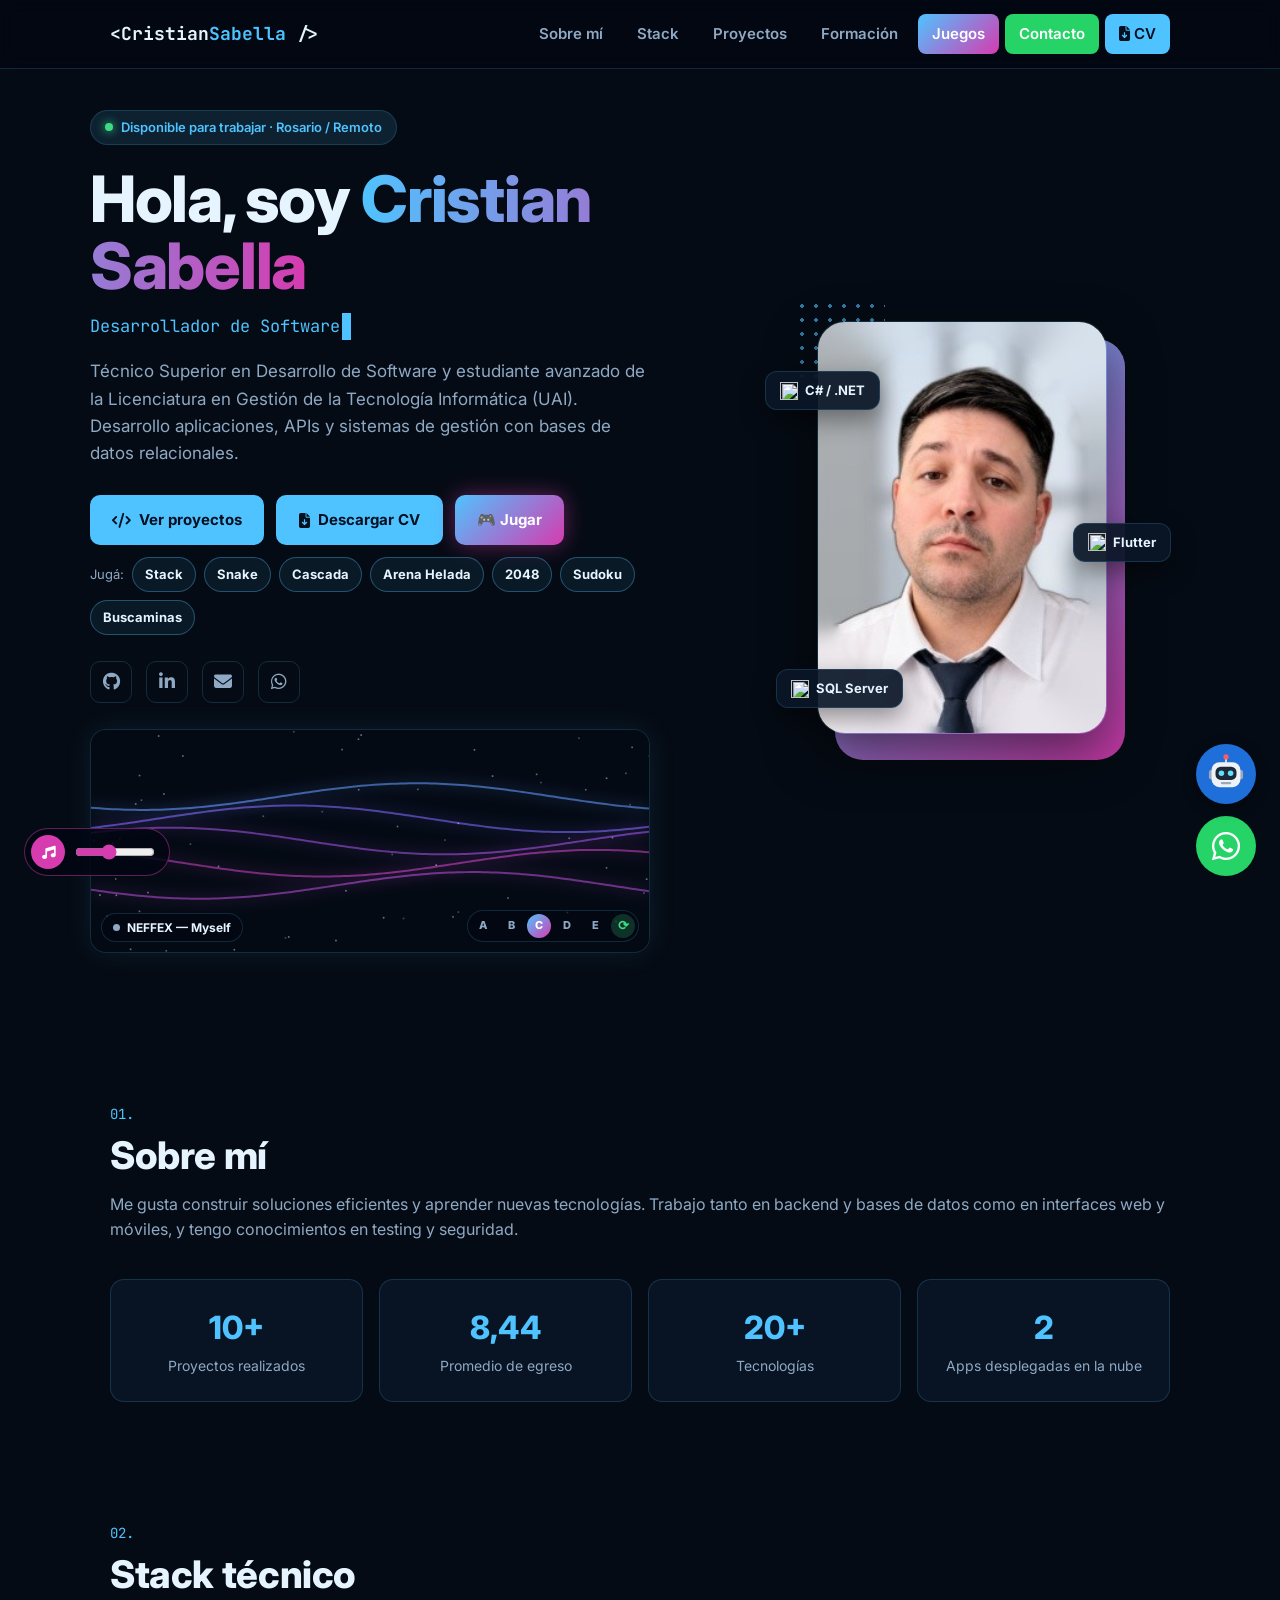
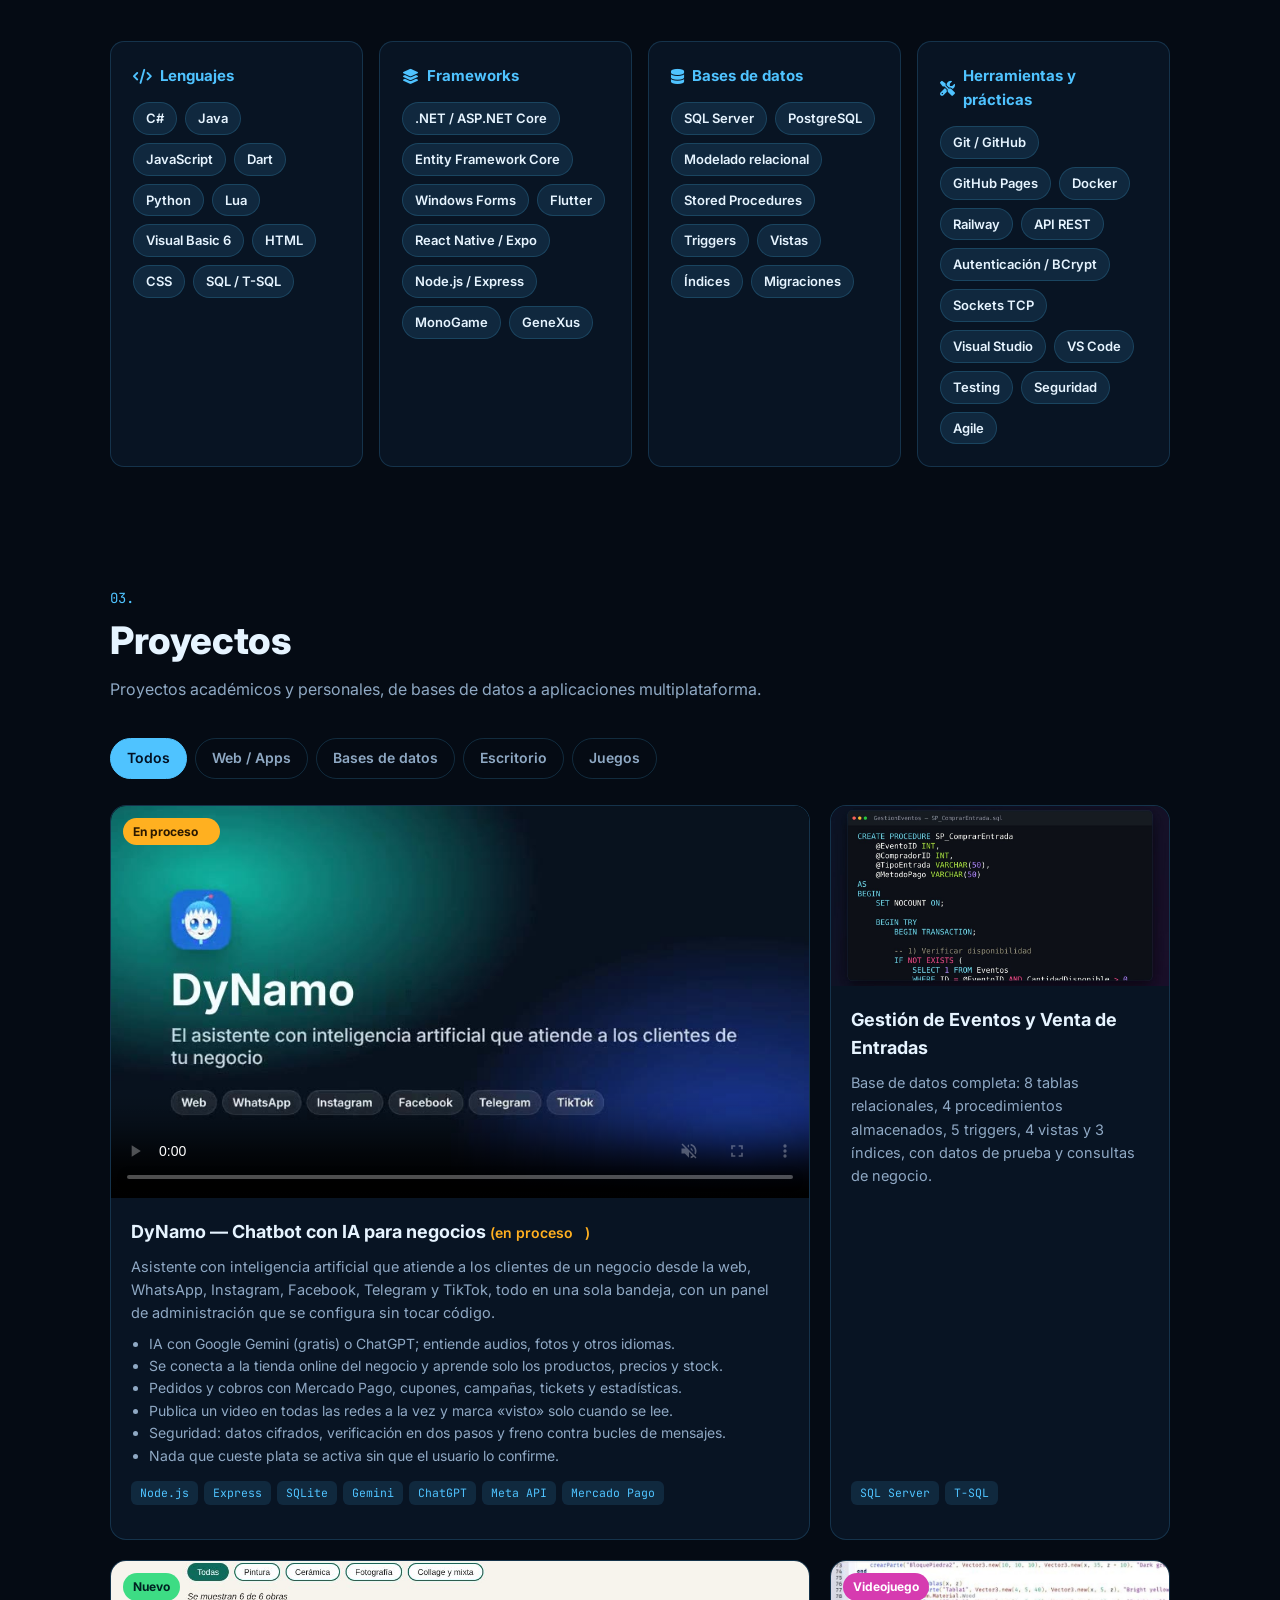
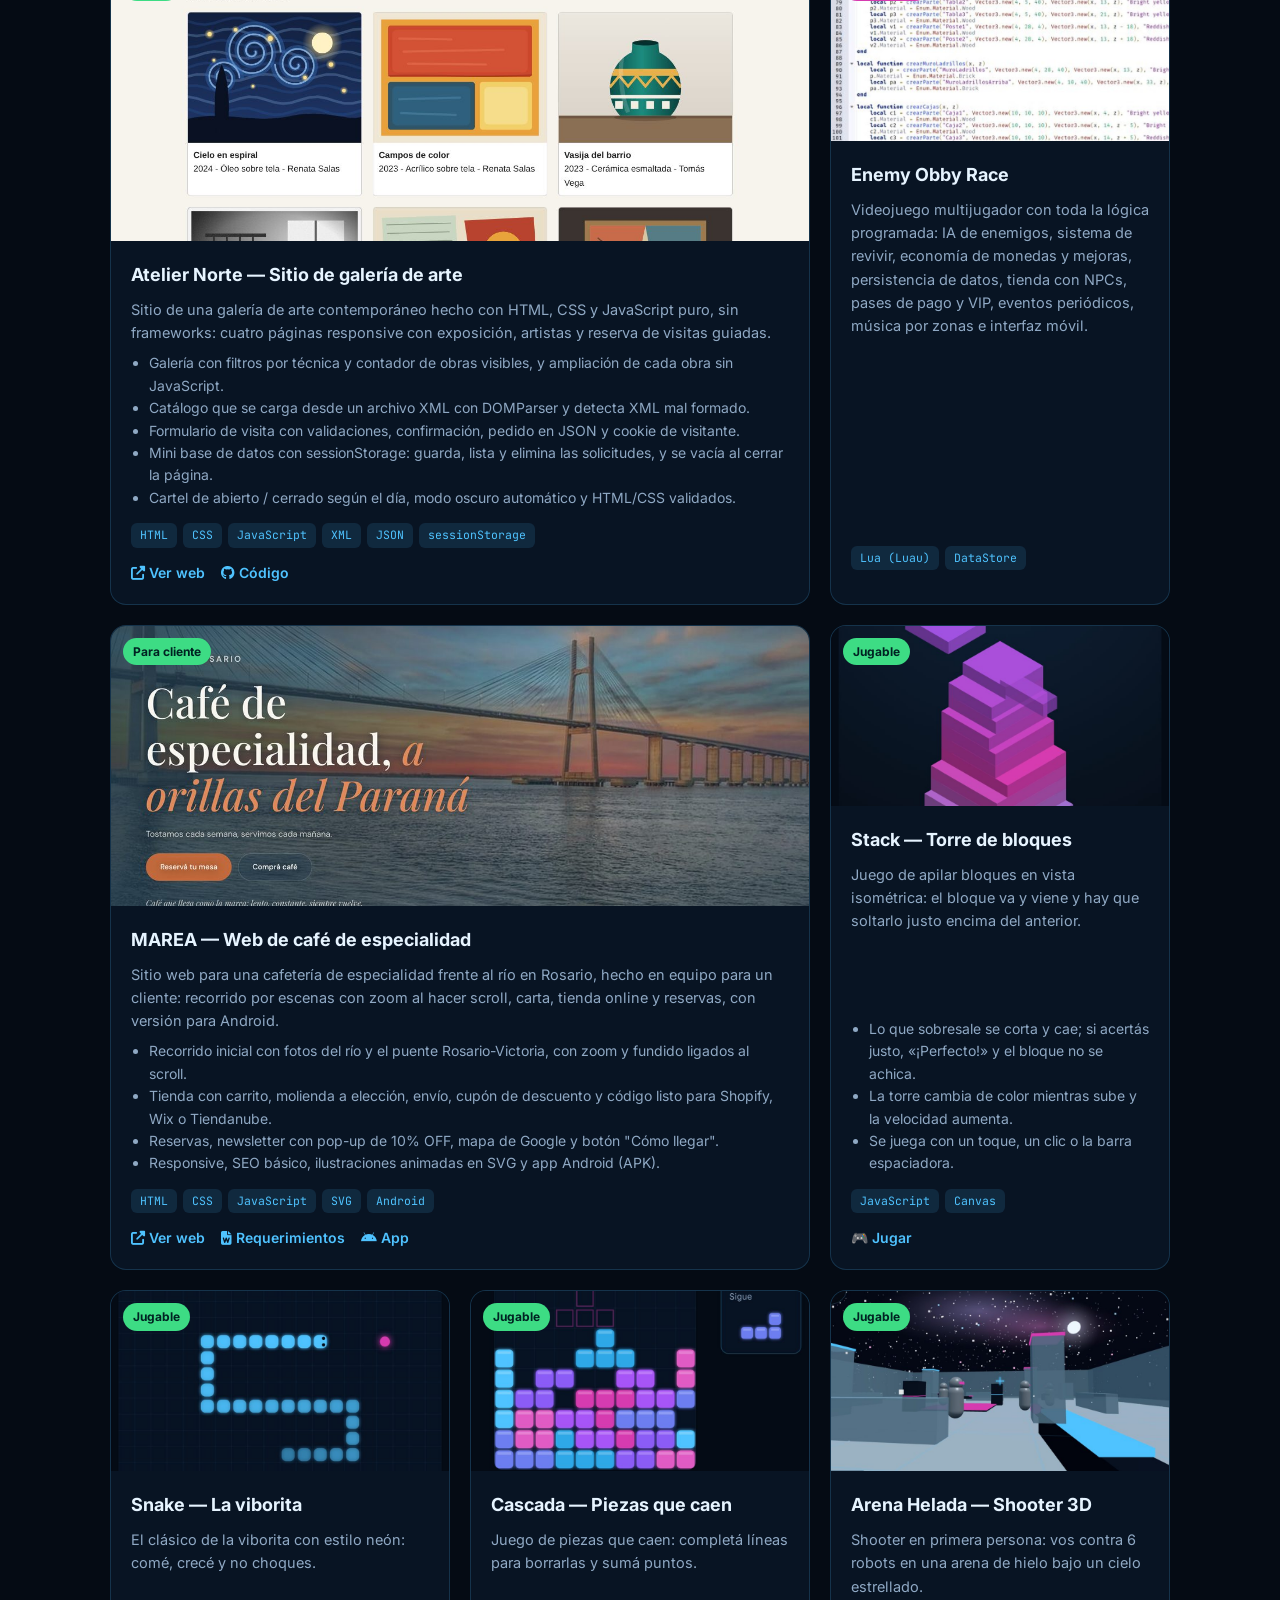
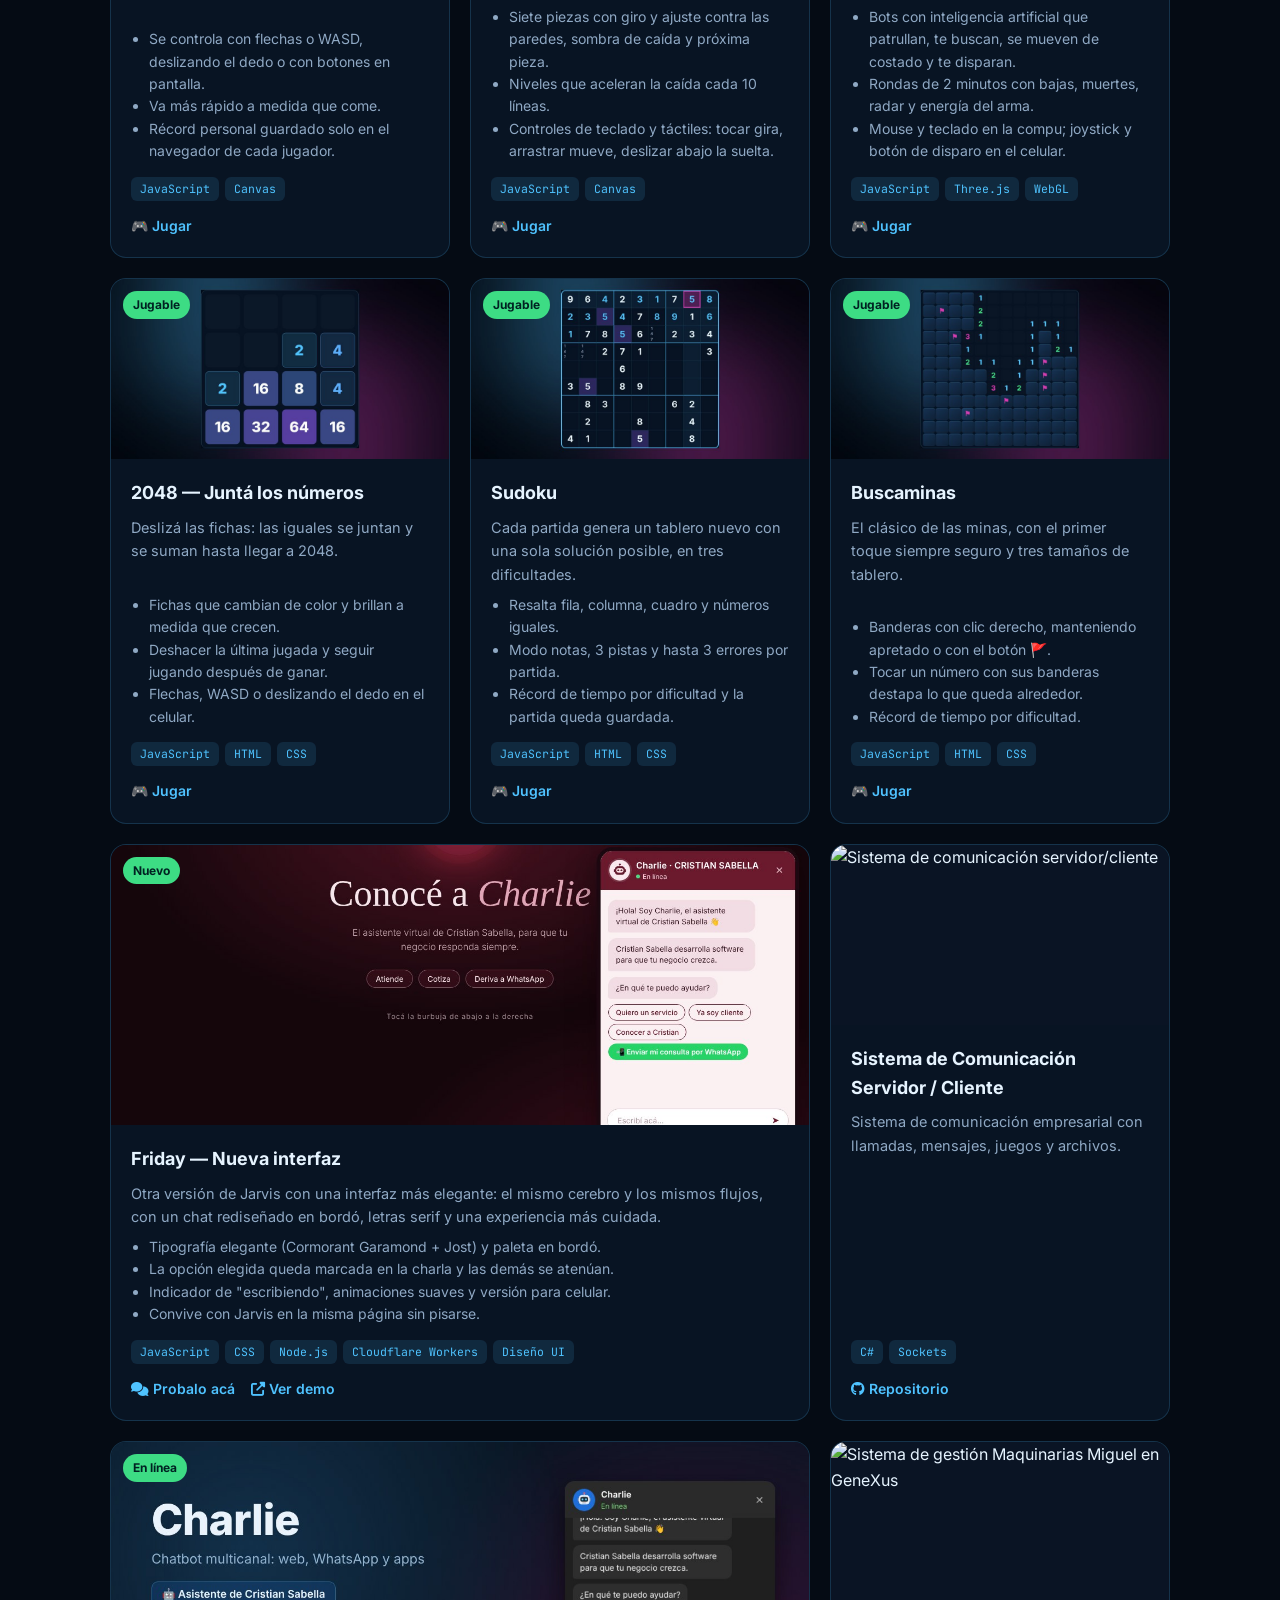
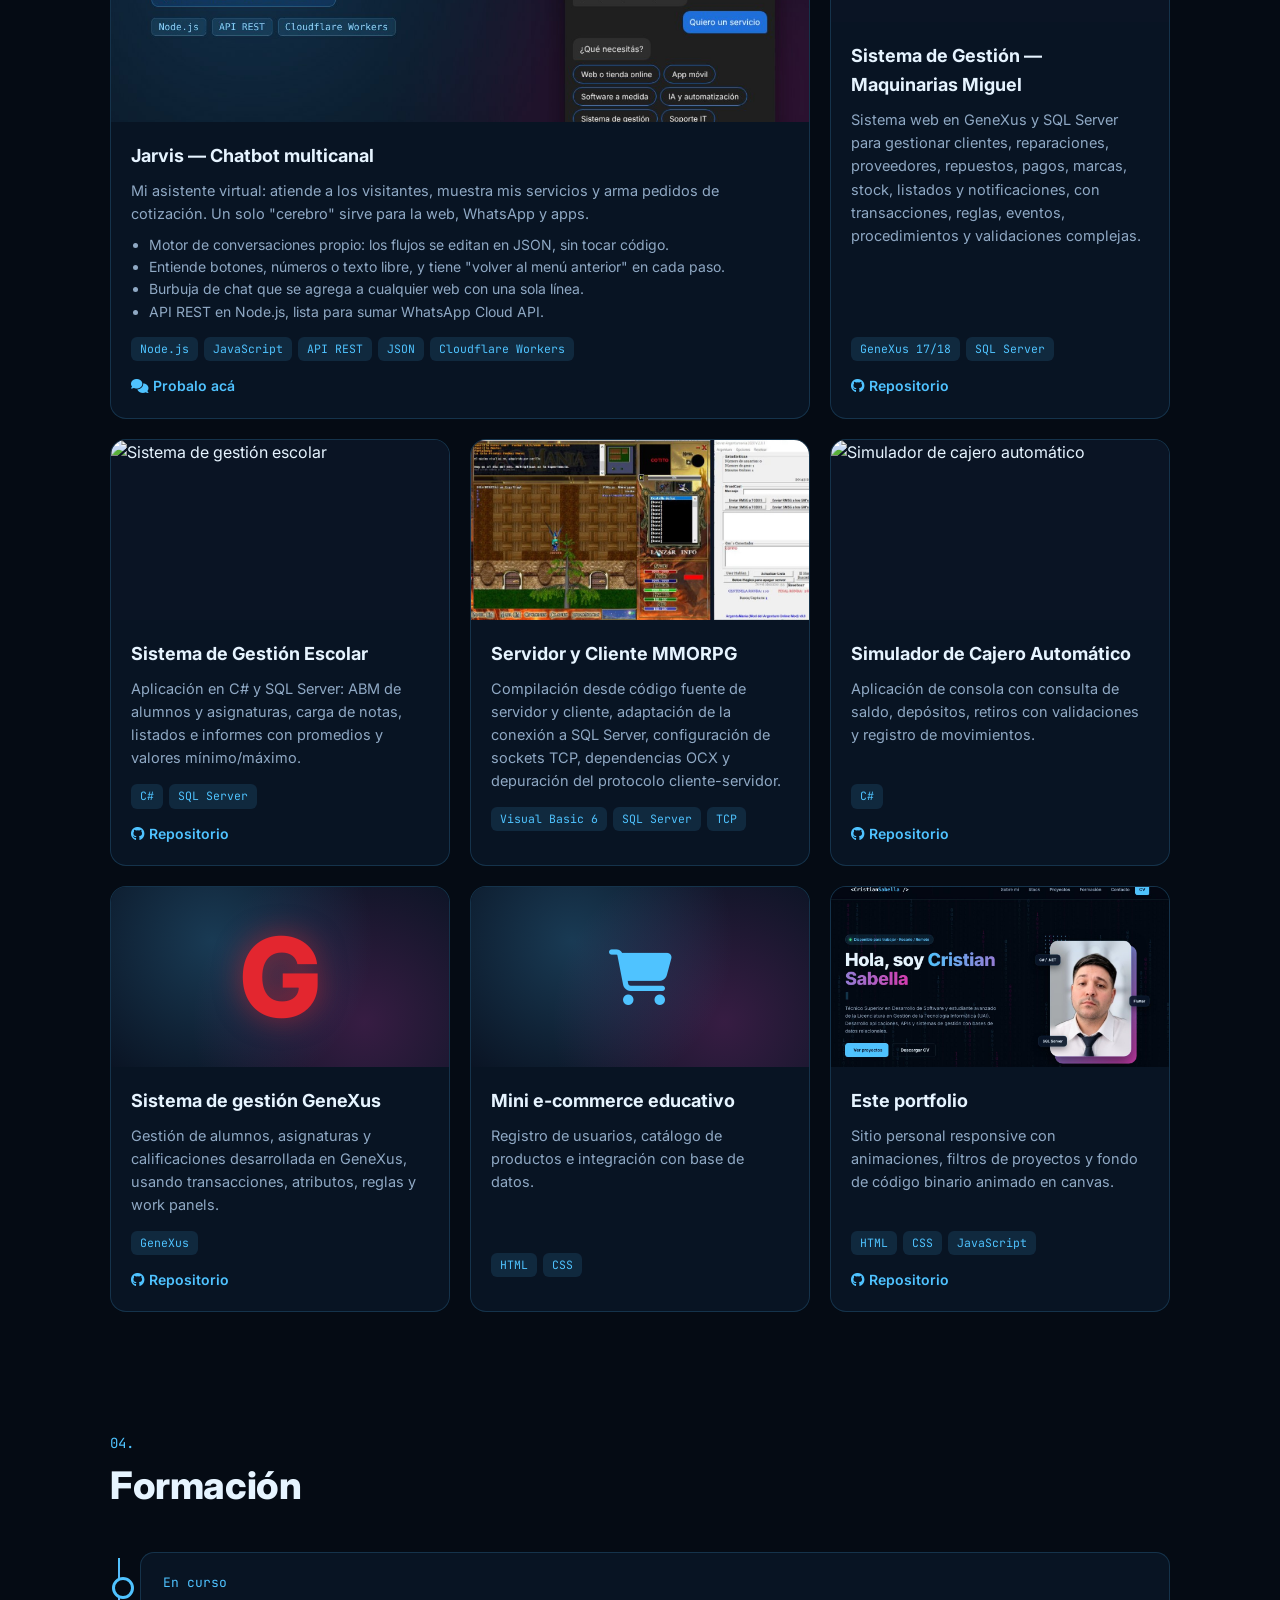
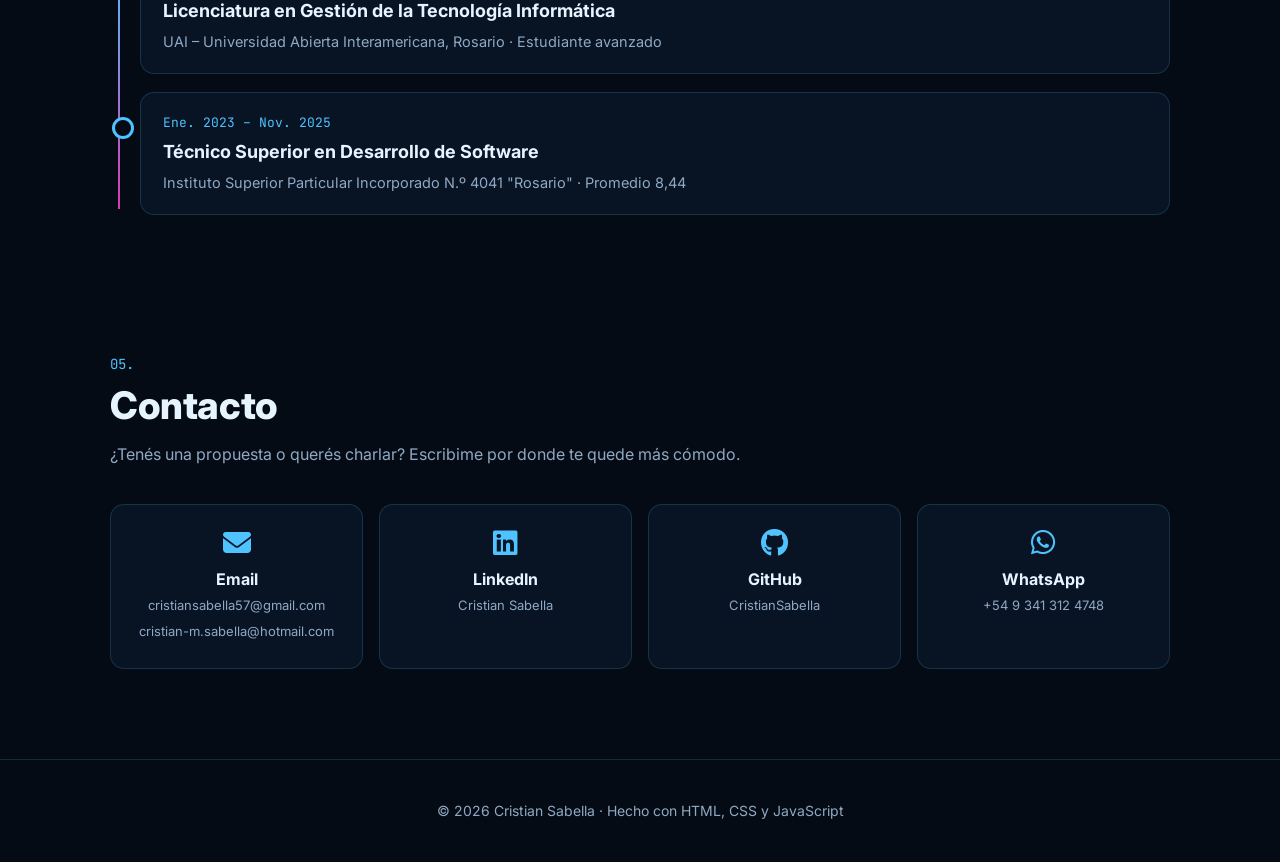
==== commit 71a16fa7: "Video nuevo de DyNamo (con Lo que viene...) en lugar del de Charlie Pro Co-Authored-By: Claude Opus " ====
--- a/index.html
+++ b/index.html
@@ -361,7 +361,7 @@
   <div class="grid">
 
     <div class="card featured reveal" data-c="web db">
-      <div class="thumb video"><span class="badge wip">En proceso<span class="dots"><i>.</i><i>.</i><i>.</i></span></span><video src="video/charlie-pro.mp4?v=4" poster="img/charlie-pro.jpg?v=4" controls autoplay muted playsinline preload="auto" aria-label="Video de DyNamo: todo lo que hace en 1 minuto y medio"></video></div>
+      <div class="thumb video"><span class="badge wip">En proceso<span class="dots"><i>.</i><i>.</i><i>.</i></span></span><video src="video/dynamo.mp4?v=1" poster="img/dynamo.jpg?v=1" controls autoplay muted playsinline preload="auto" aria-label="Video de DyNamo: todo lo que hace y lo que viene"></video></div>
       <div class="card-body">
         <h3>DyNamo — Chatbot con IA para negocios <span class="wip-text">(en proceso<span class="dots"><i>.</i><i>.</i><i>.</i></span>)</span></h3>
         <p>Asistente con inteligencia artificial que atiende a los clientes de un negocio desde la web, WhatsApp, Instagram, Facebook, Telegram y TikTok, todo en una sola bandeja, con un panel de administración que se configura sin tocar código.</p>
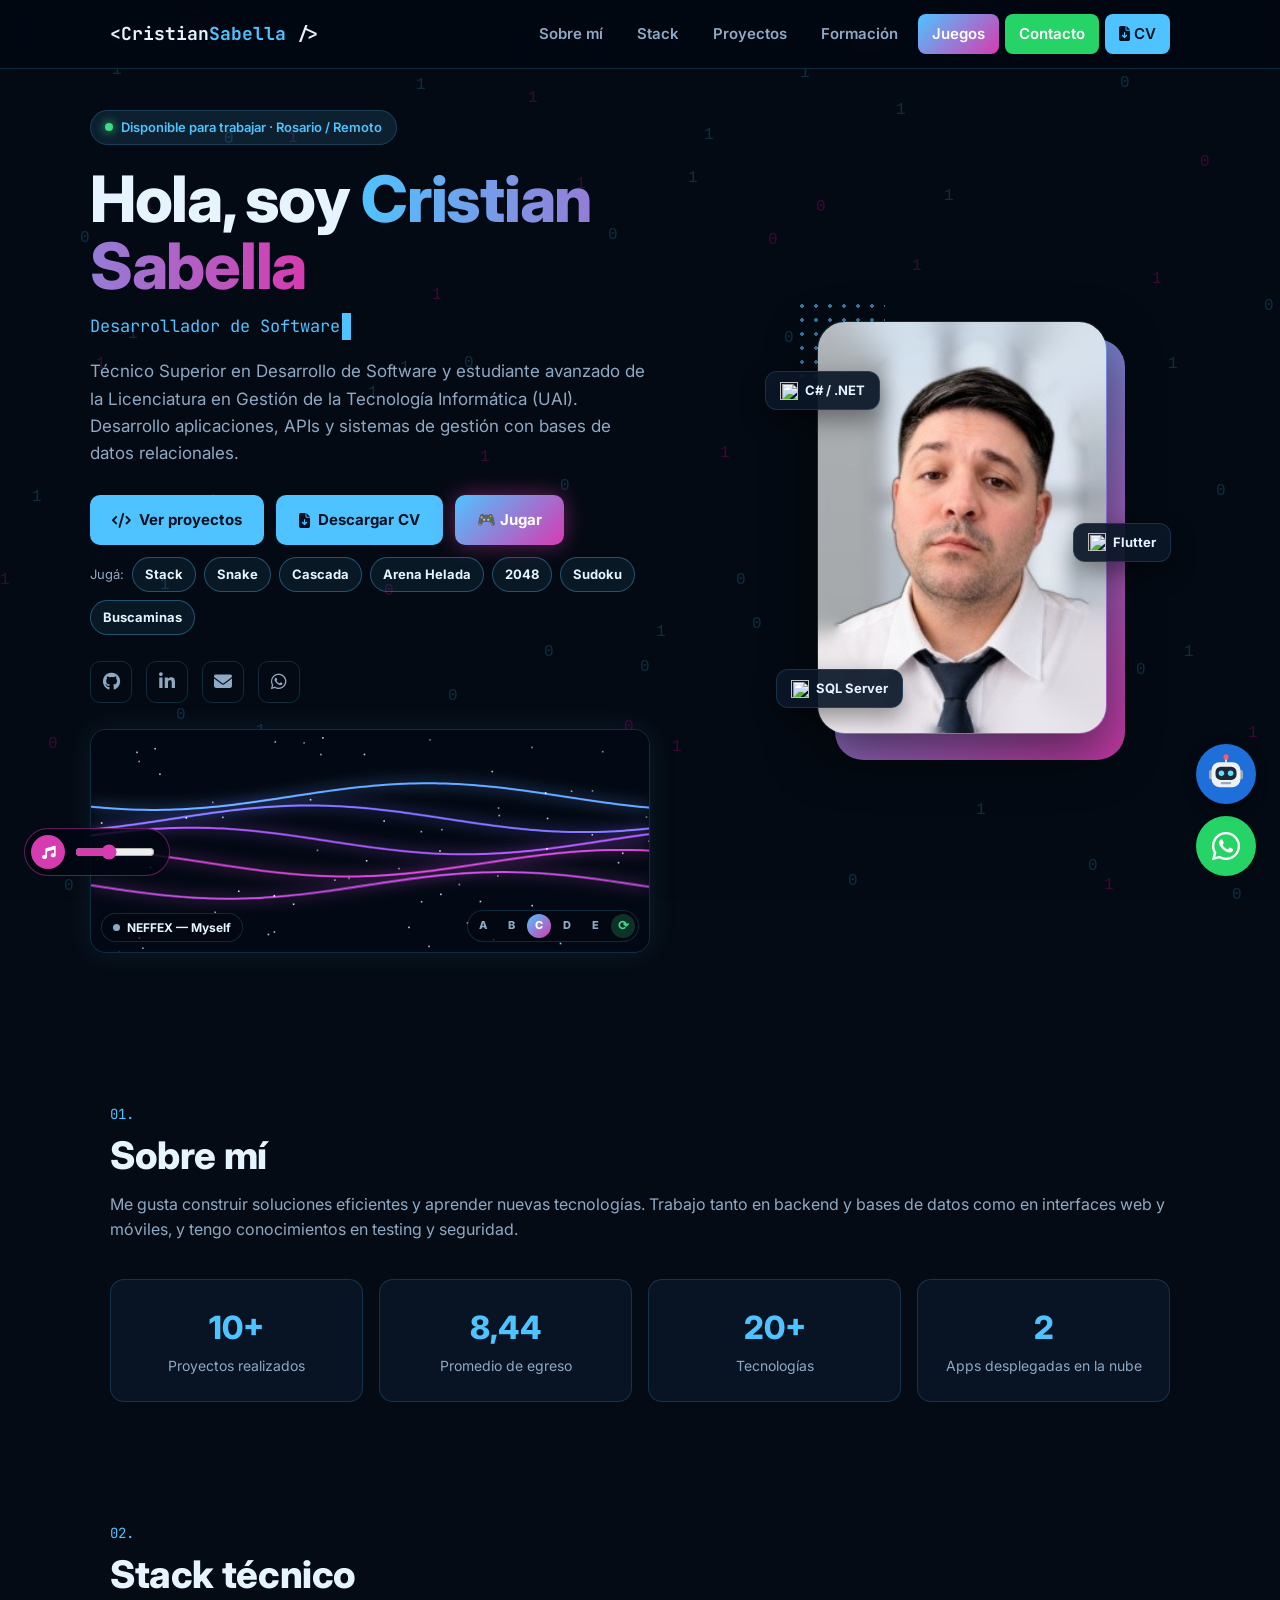
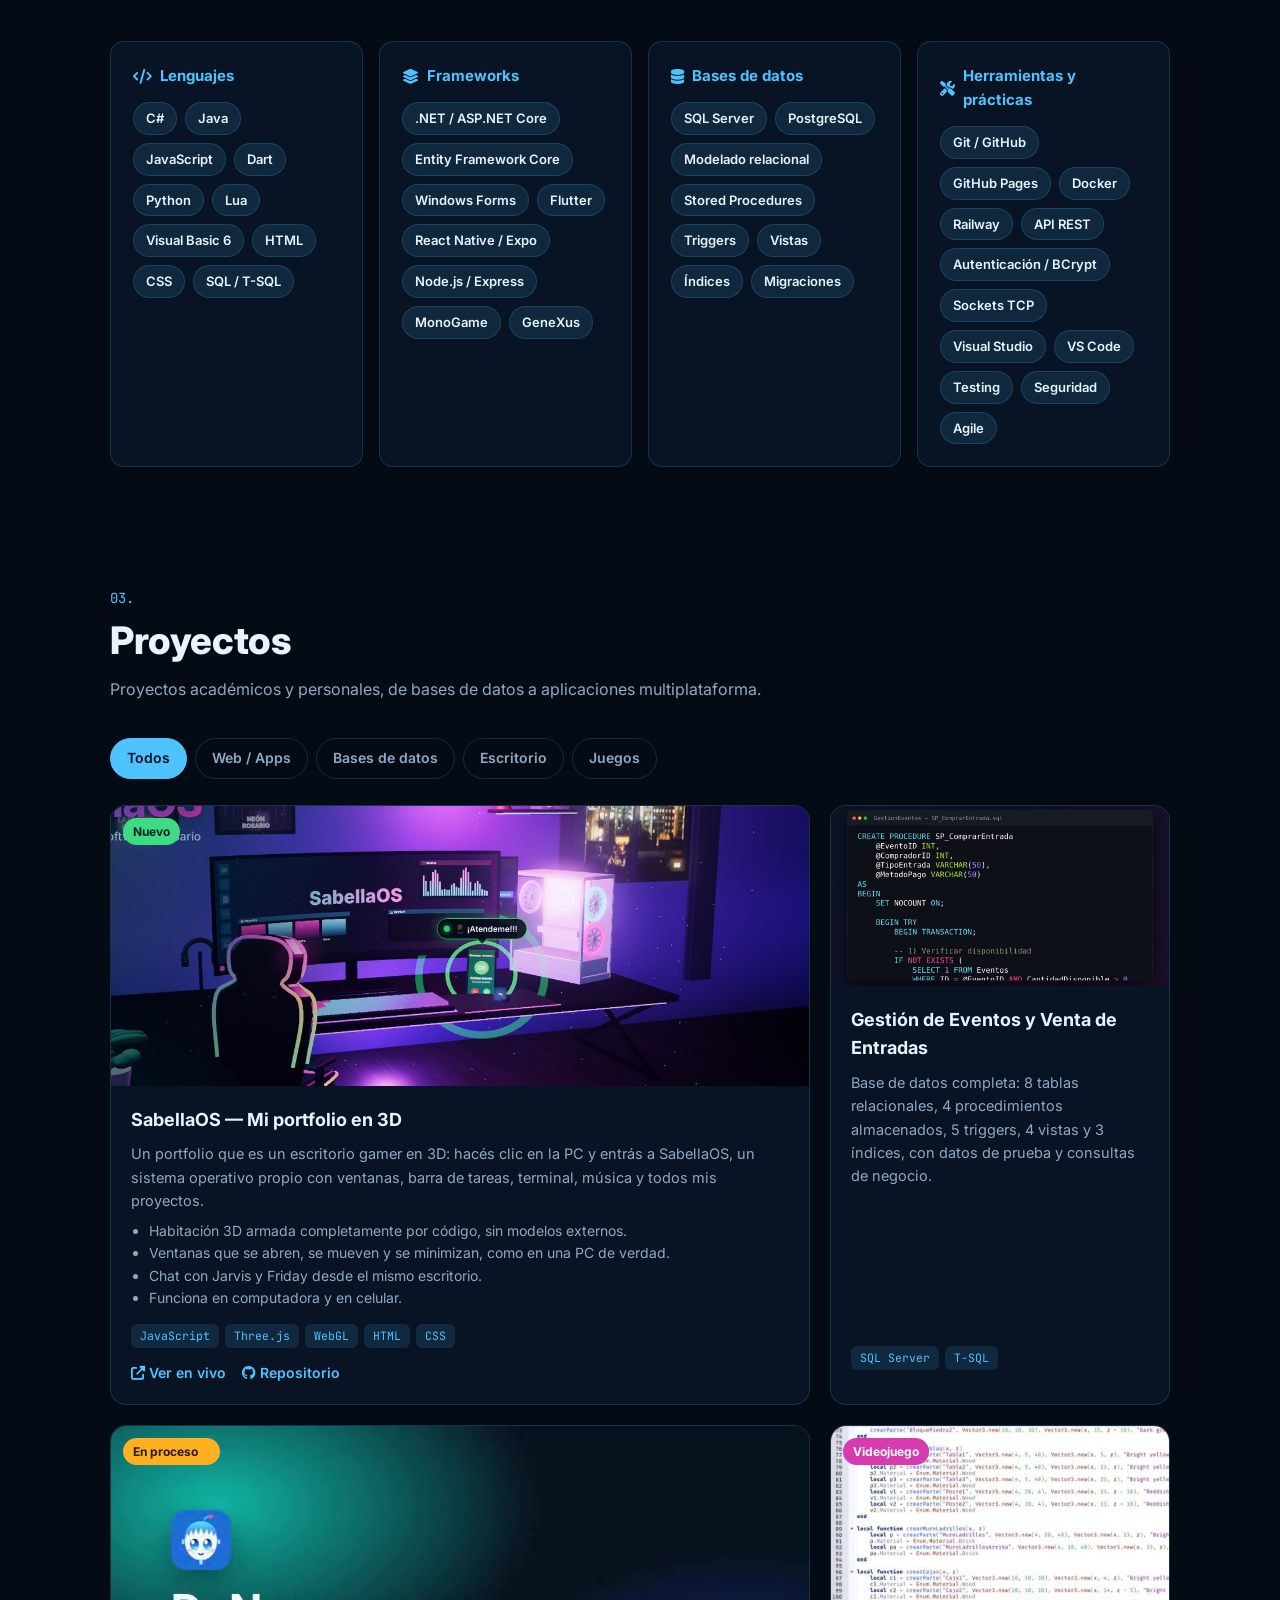
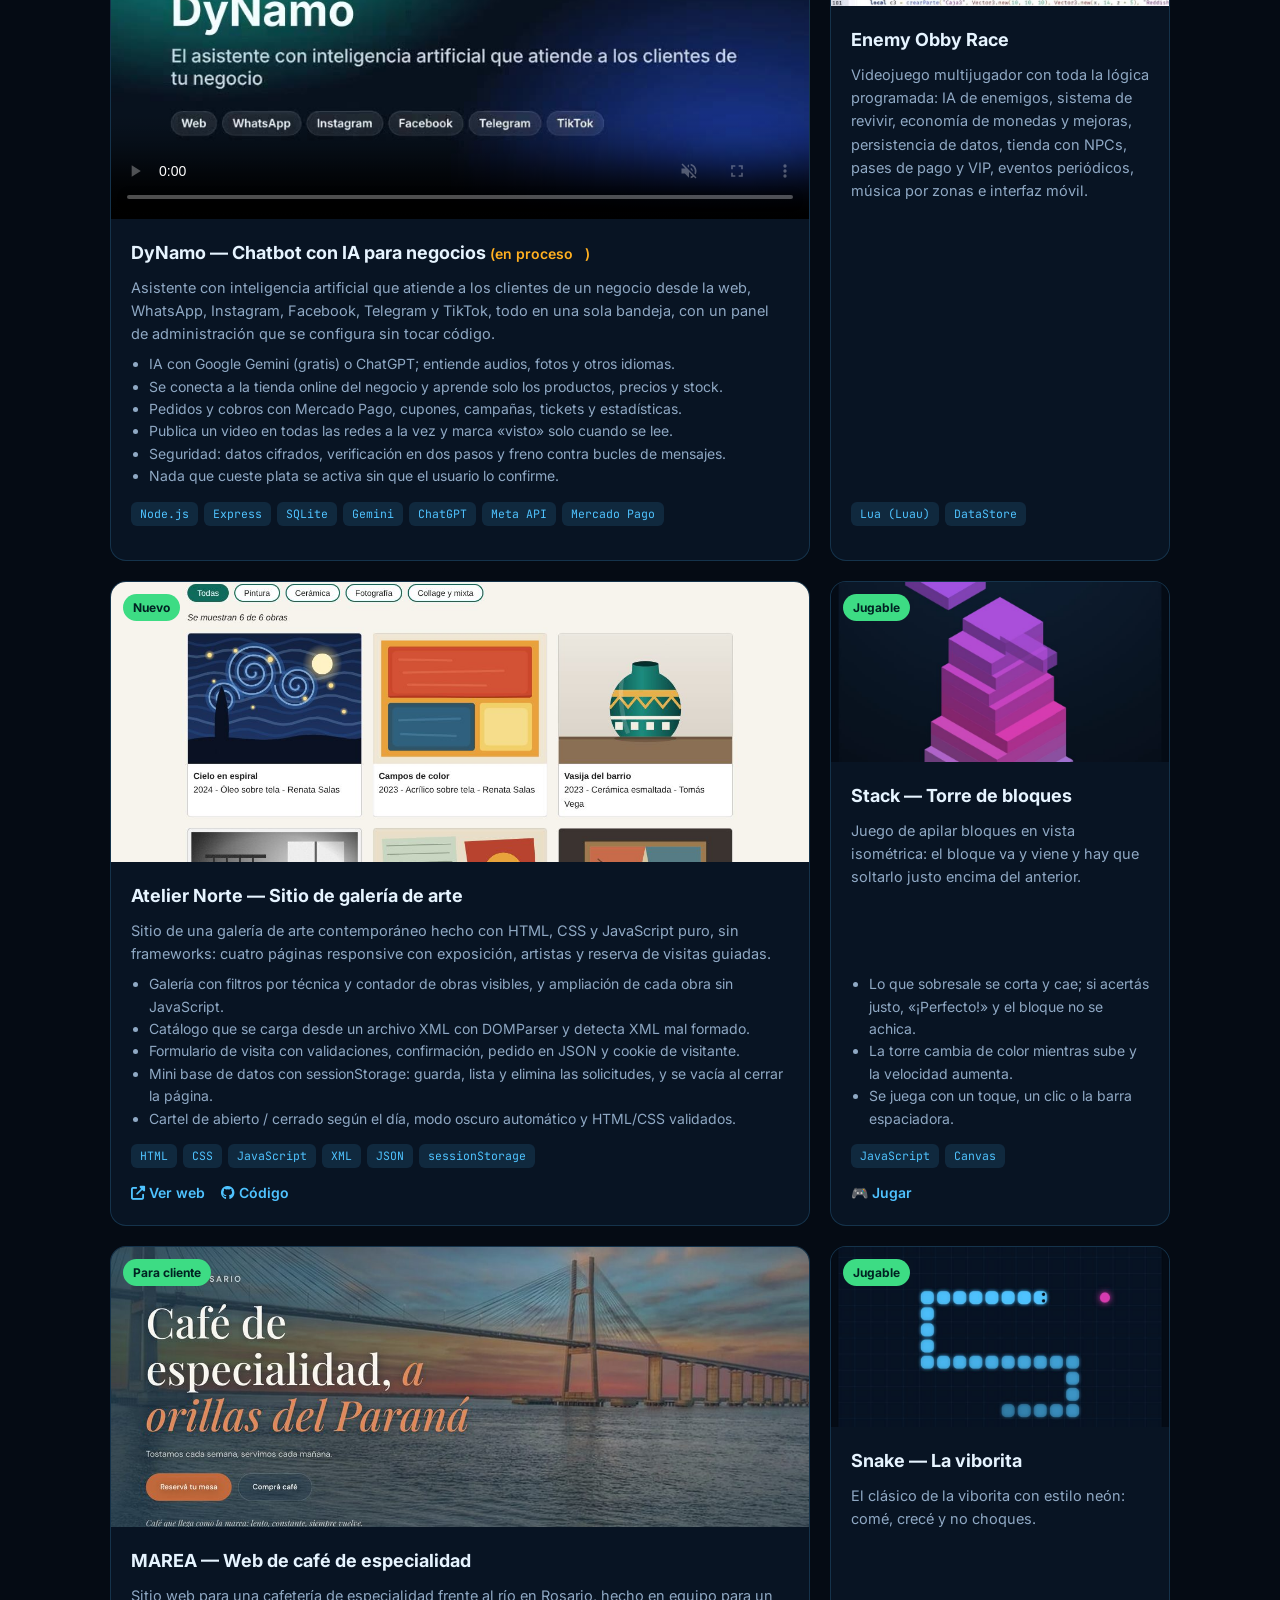
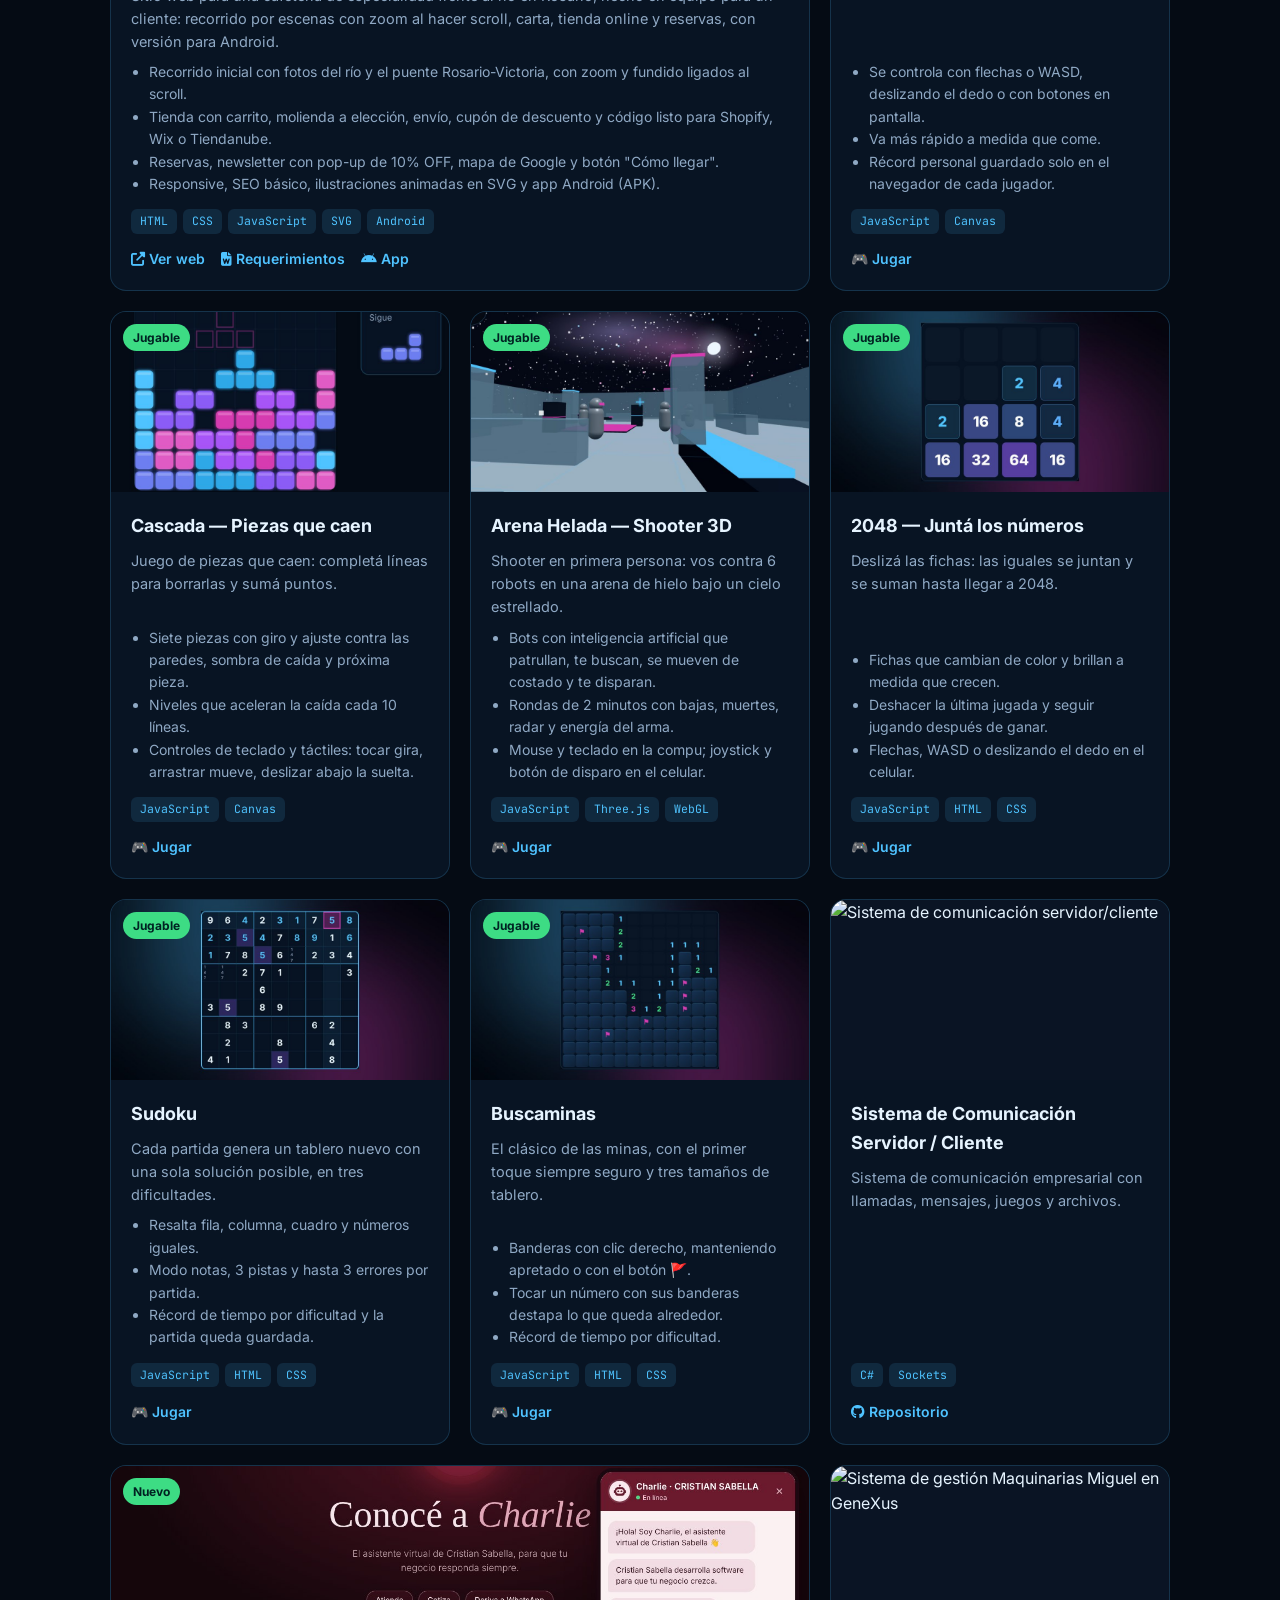
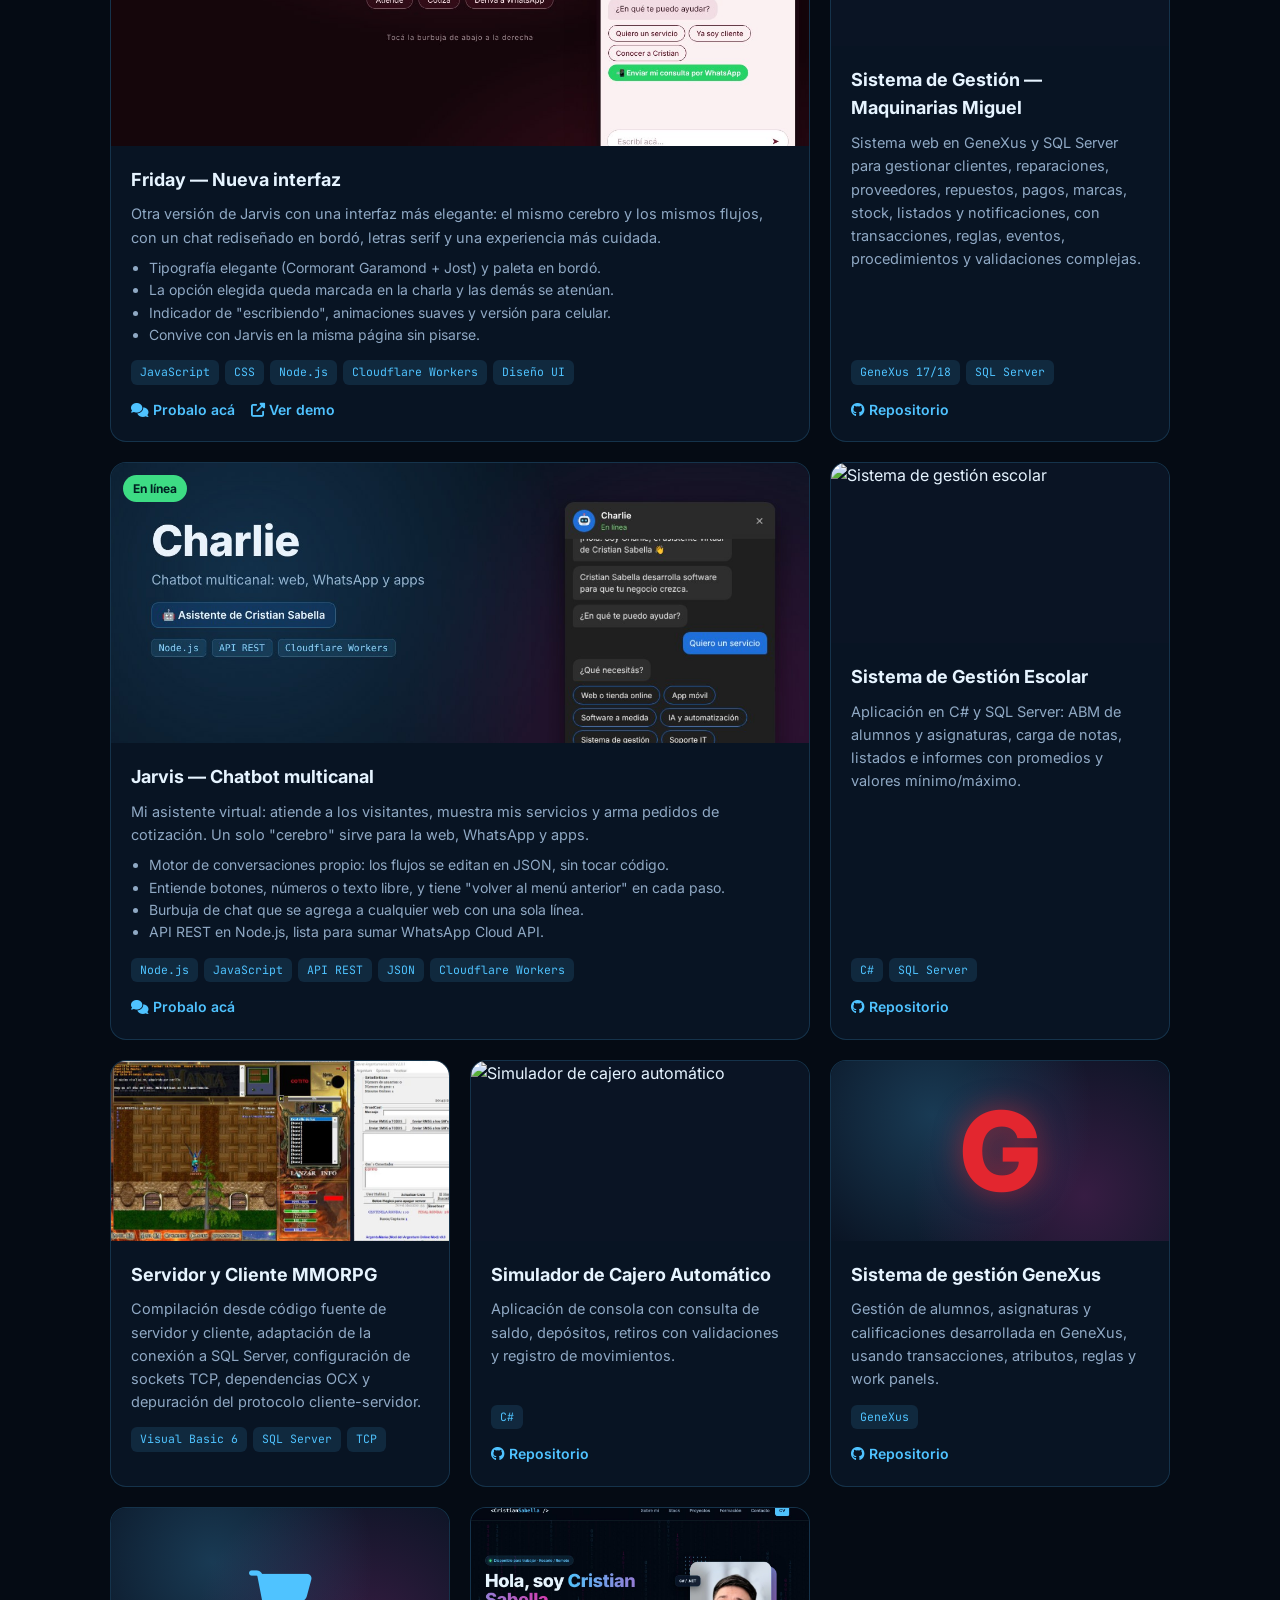
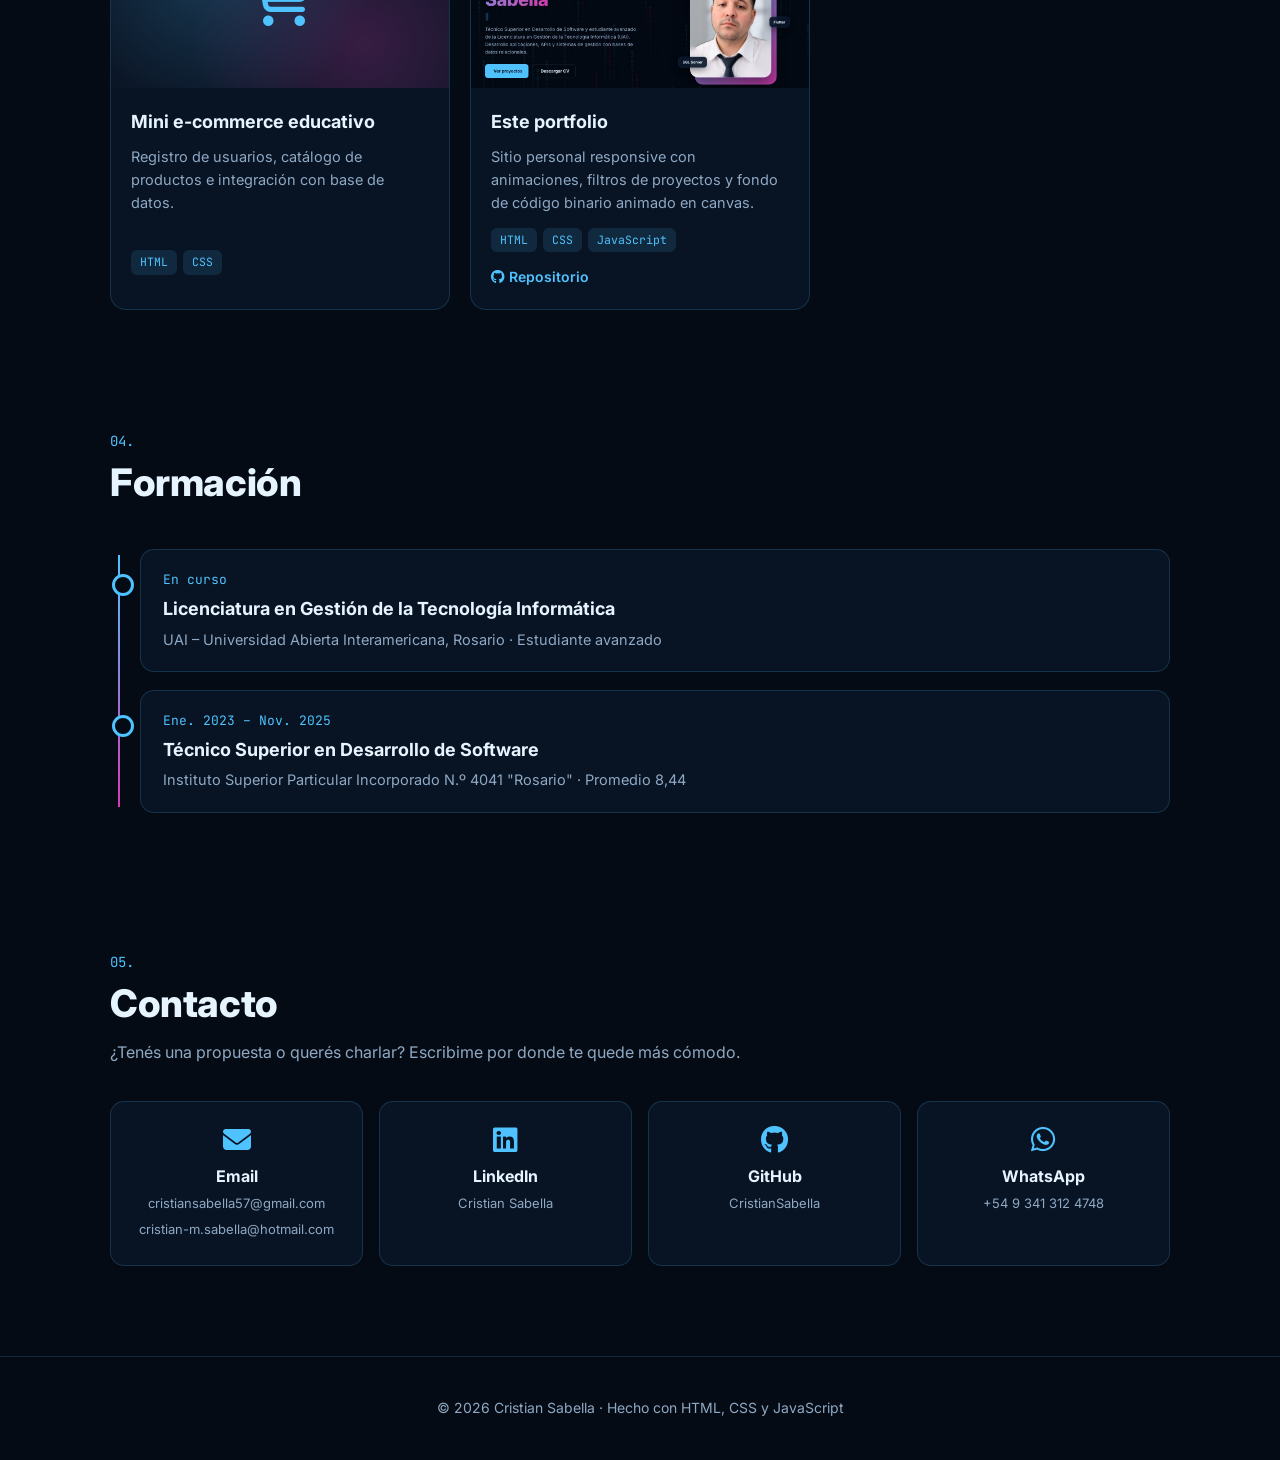
==== commit 90cca162: "Proyectos: SabellaOS, el portfolio en 3D, como primera tarjeta destacada - Captura del escritorio ga" ====
--- a/index.html
+++ b/index.html
@@ -359,6 +359,22 @@
   </div>
 
   <div class="grid">
+
+    <div class="card featured reveal" data-c="web">
+      <div class="thumb"><span class="badge live">Nuevo</span><img src="img/sabellaos.jpg" alt="Escritorio gamer en 3D de SabellaOS con PC, monitor y luces de neón" loading="lazy"></div>
+      <div class="card-body">
+        <h3>SabellaOS — Mi portfolio en 3D</h3>
+        <p>Un portfolio que es un escritorio gamer en 3D: hacés clic en la PC y entrás a SabellaOS, un sistema operativo propio con ventanas, barra de tareas, terminal, música y todos mis proyectos.</p>
+        <ul>
+          <li>Habitación 3D armada completamente por código, sin modelos externos.</li>
+          <li>Ventanas que se abren, se mueven y se minimizan, como en una PC de verdad.</li>
+          <li>Chat con Jarvis y Friday desde el mismo escritorio.</li>
+          <li>Funciona en computadora y en celular.</li>
+        </ul>
+        <div class="tech"><span>JavaScript</span><span>Three.js</span><span>WebGL</span><span>HTML</span><span>CSS</span></div>
+        <div class="links"><a href="https://cristiansabella.github.io/sabellaos/" target="_blank"><i class="fas fa-up-right-from-square"></i> Ver en vivo</a><a href="https://github.com/CristianSabella/sabellaos" target="_blank"><i class="fab fa-github"></i> Repositorio</a></div>
+      </div>
+    </div>
 
     <div class="card featured reveal" data-c="web db">
       <div class="thumb video"><span class="badge wip">En proceso<span class="dots"><i>.</i><i>.</i><i>.</i></span></span><video src="video/dynamo.mp4?v=1" poster="img/dynamo.jpg?v=1" controls autoplay muted playsinline preload="auto" aria-label="Video de DyNamo: todo lo que hace y lo que viene"></video></div>
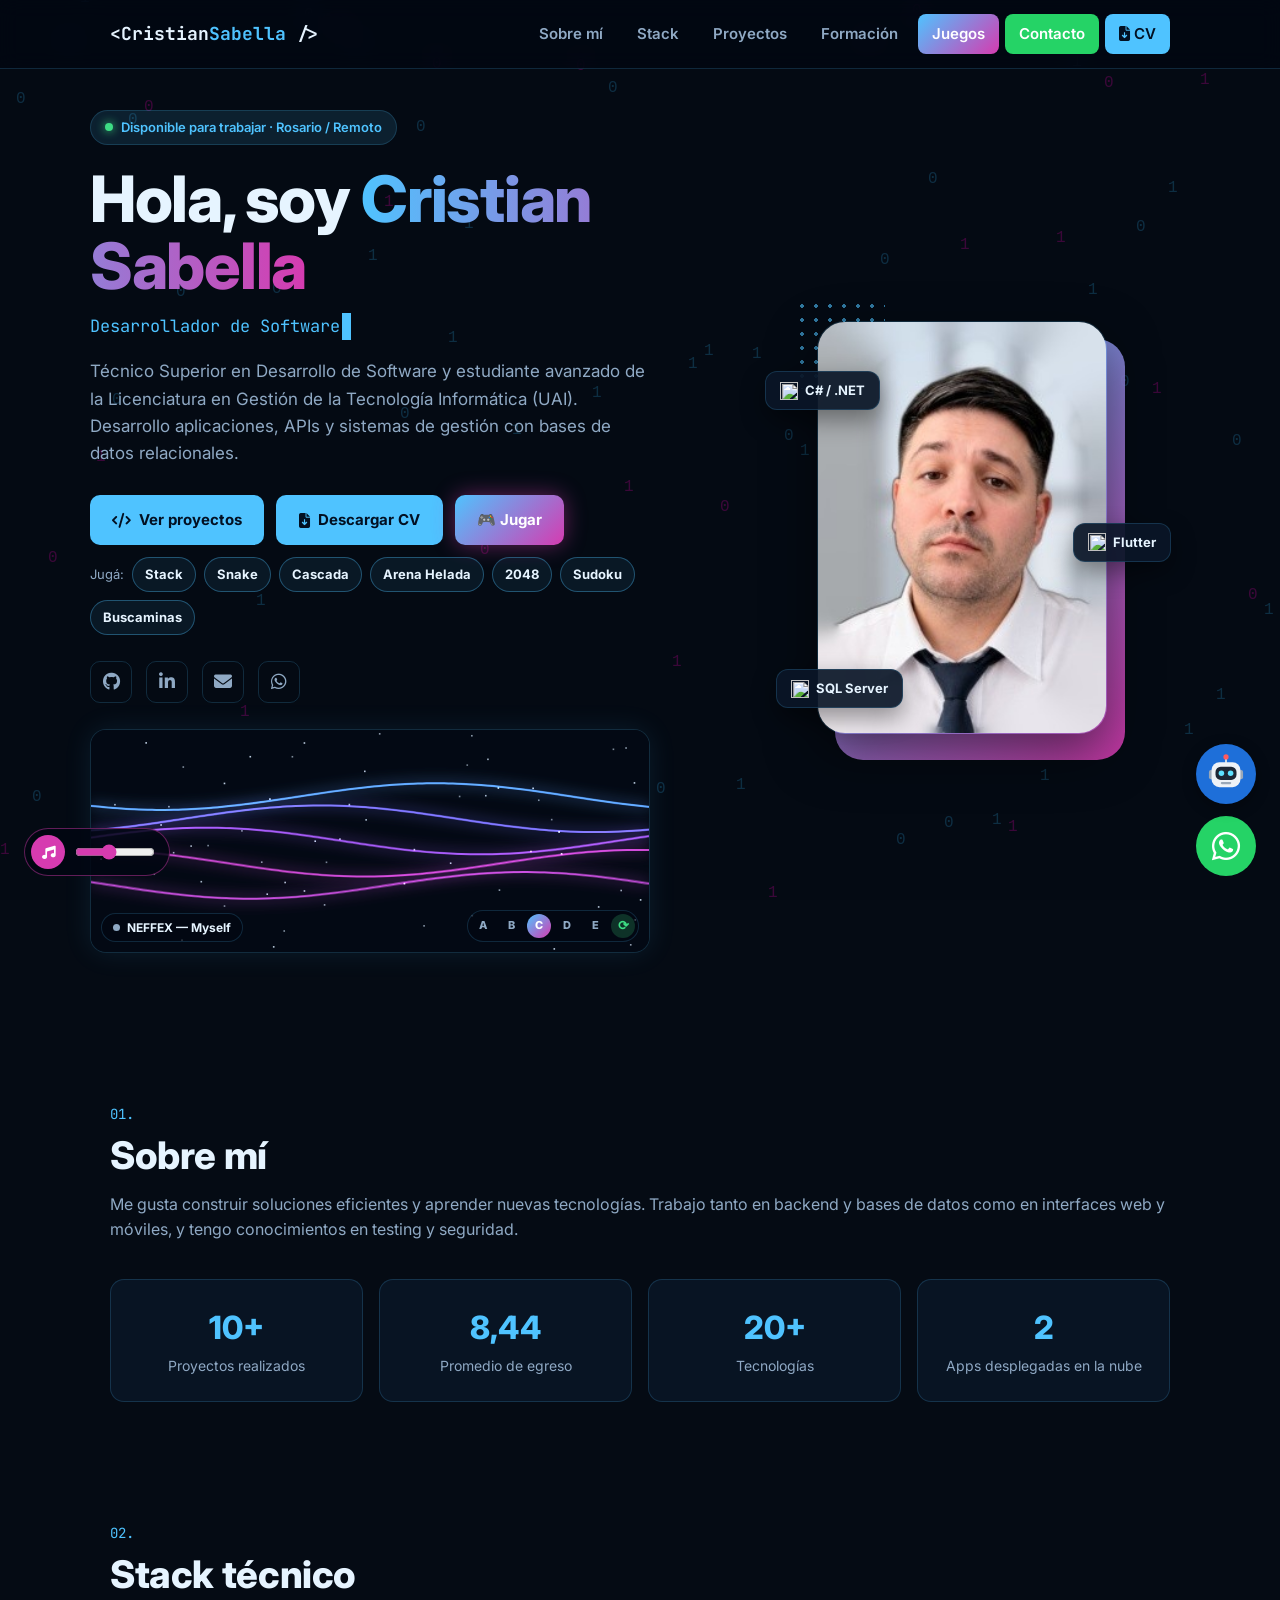
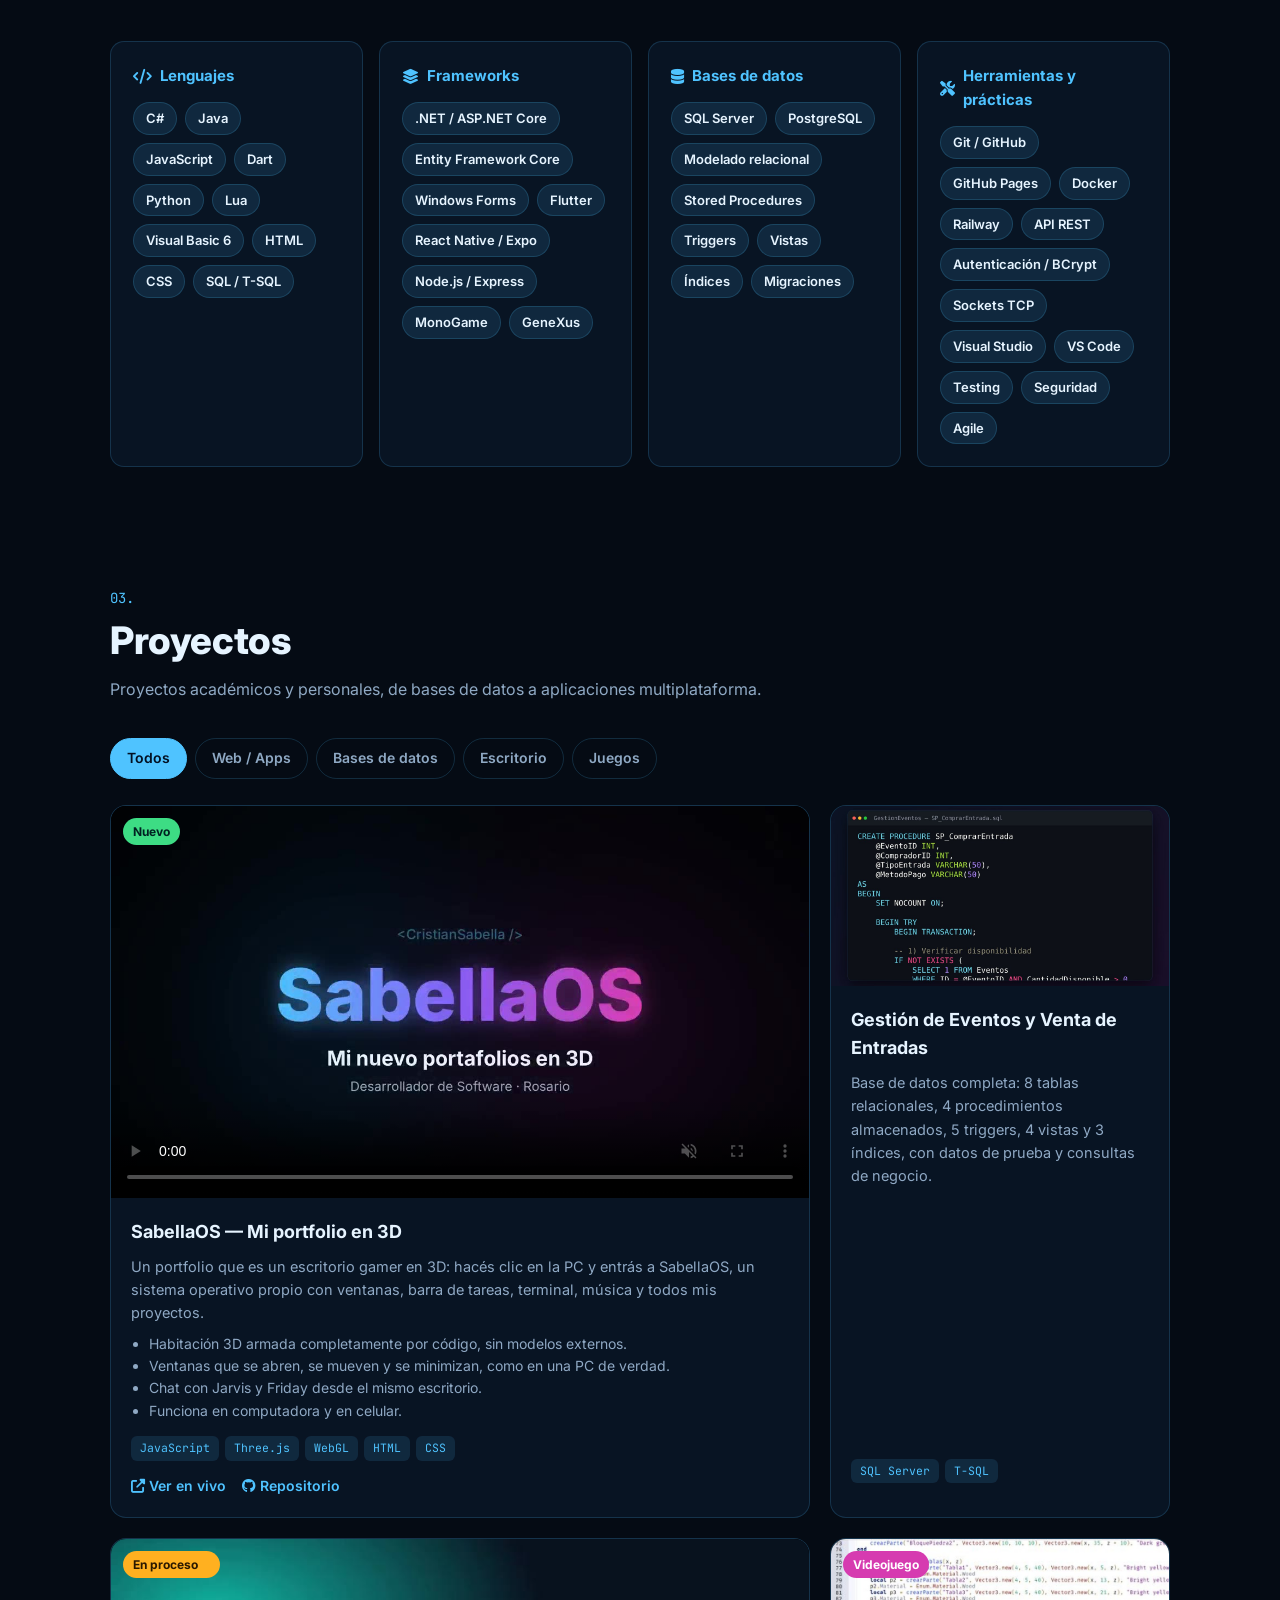
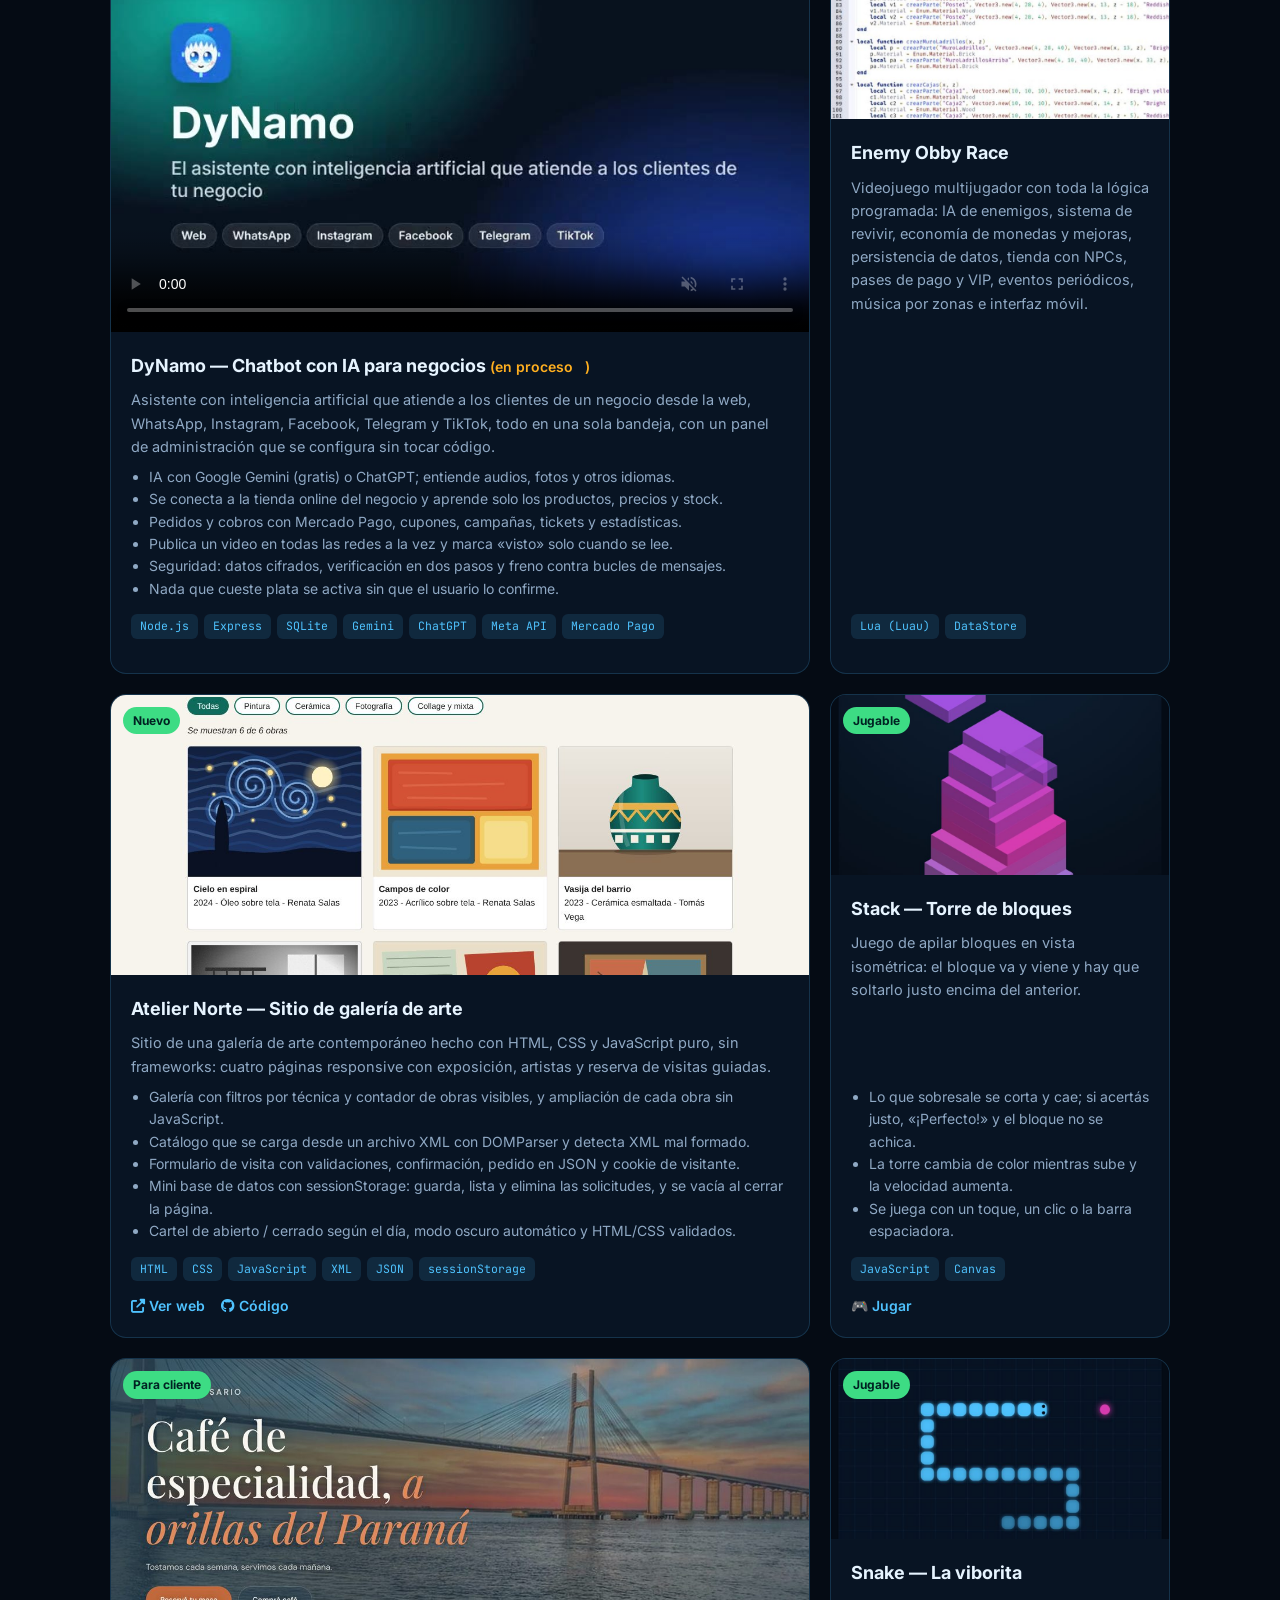
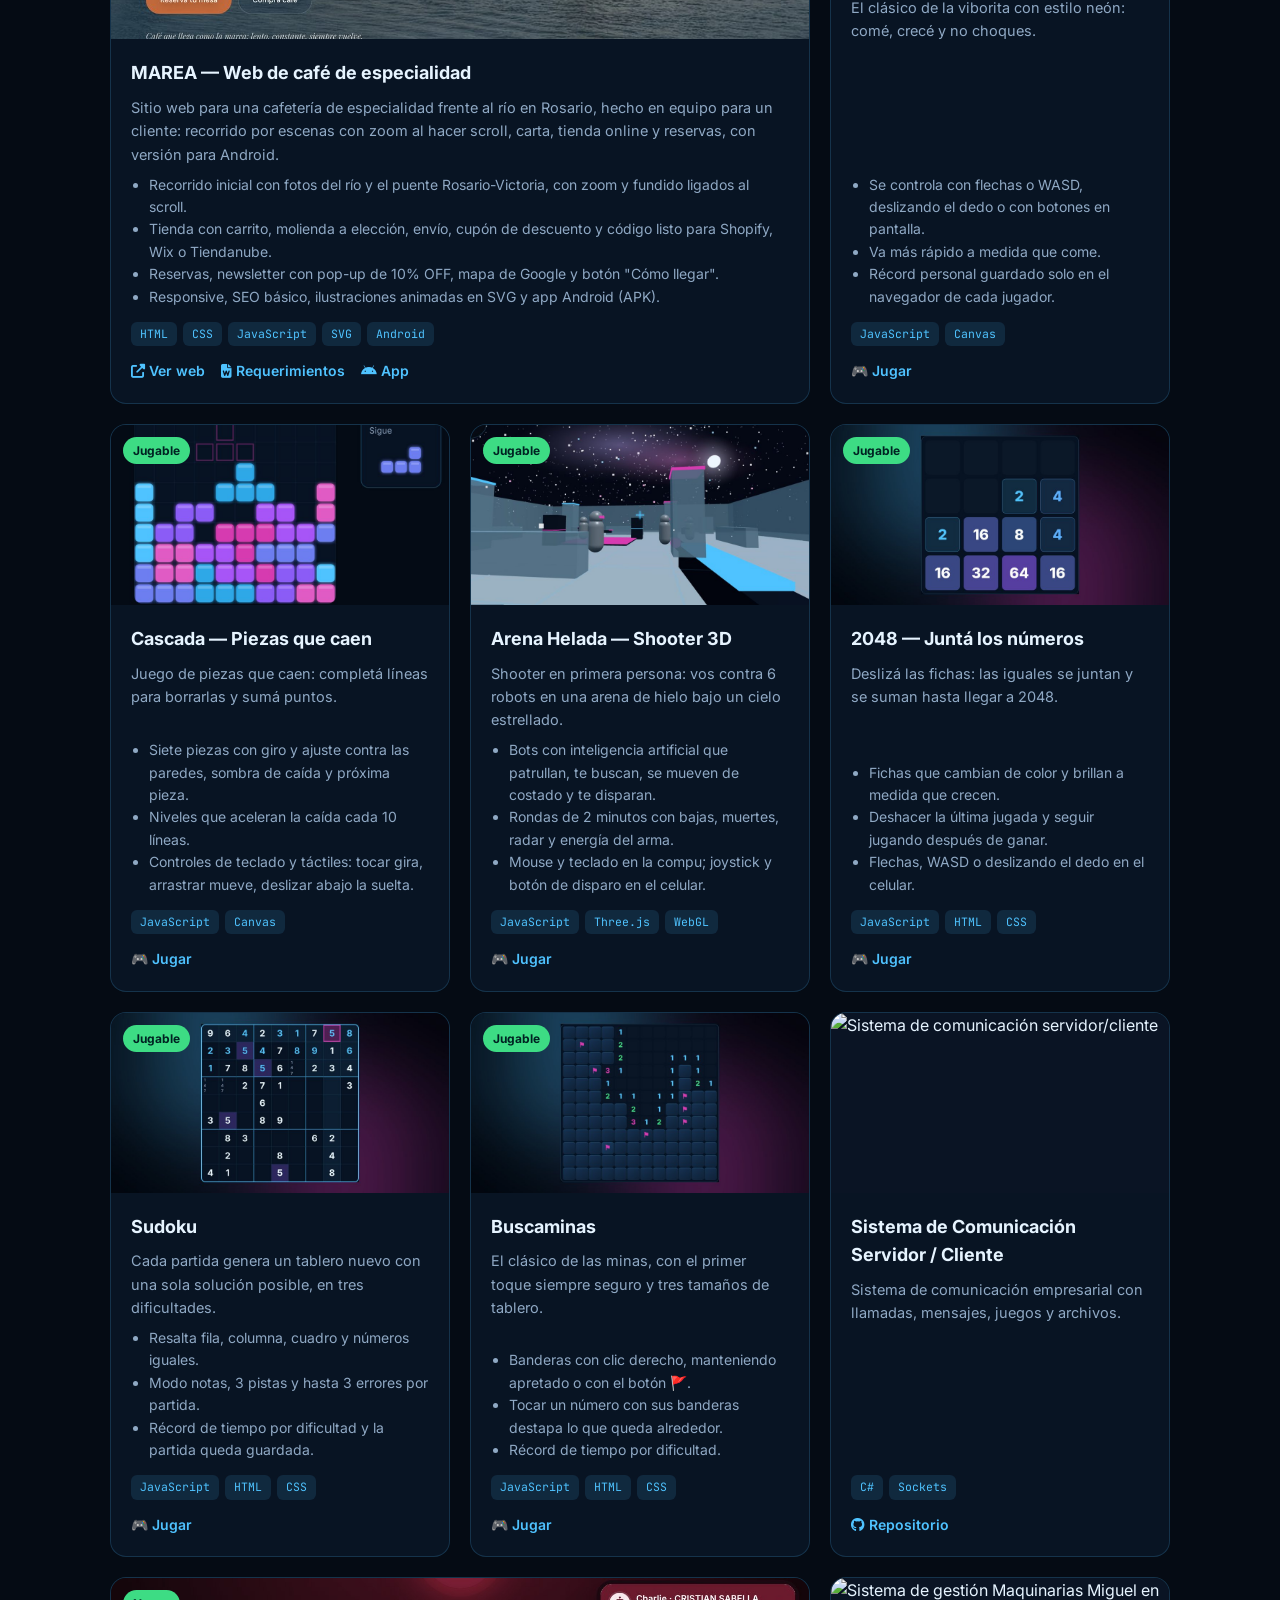
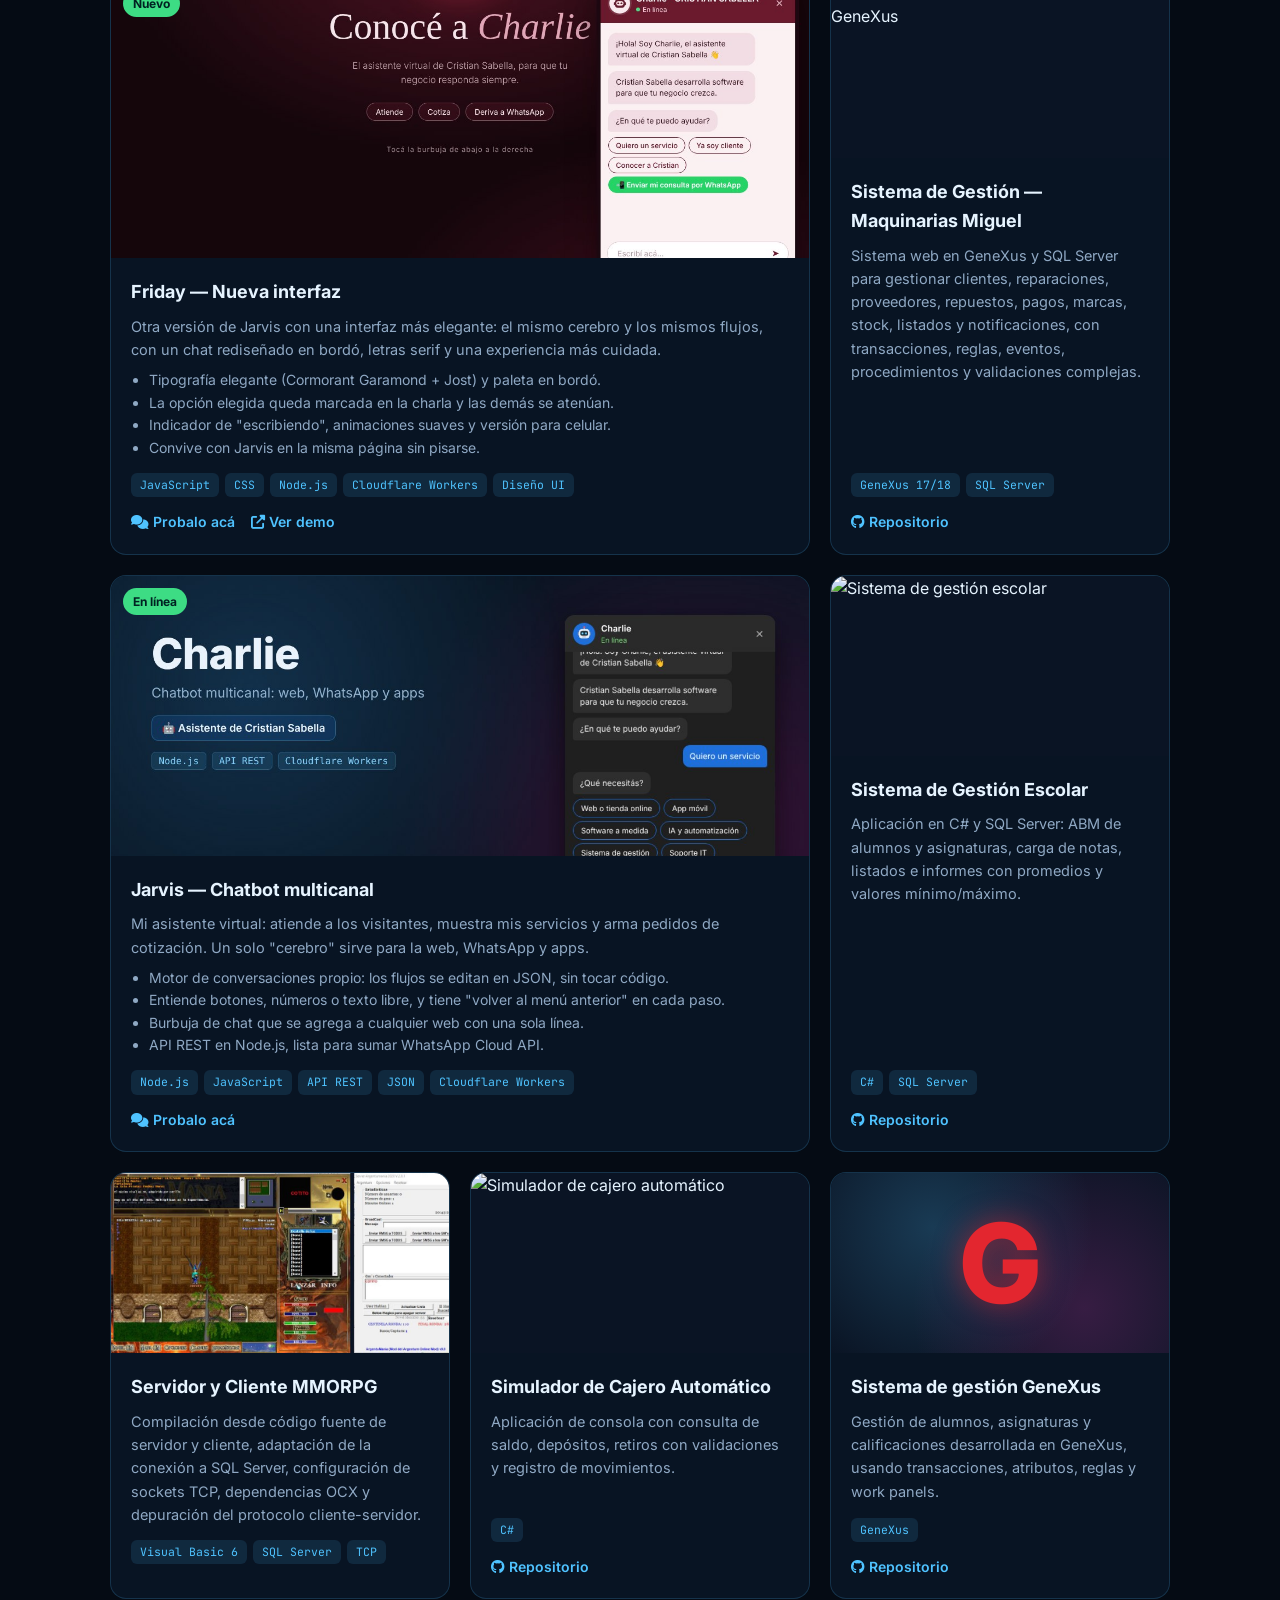
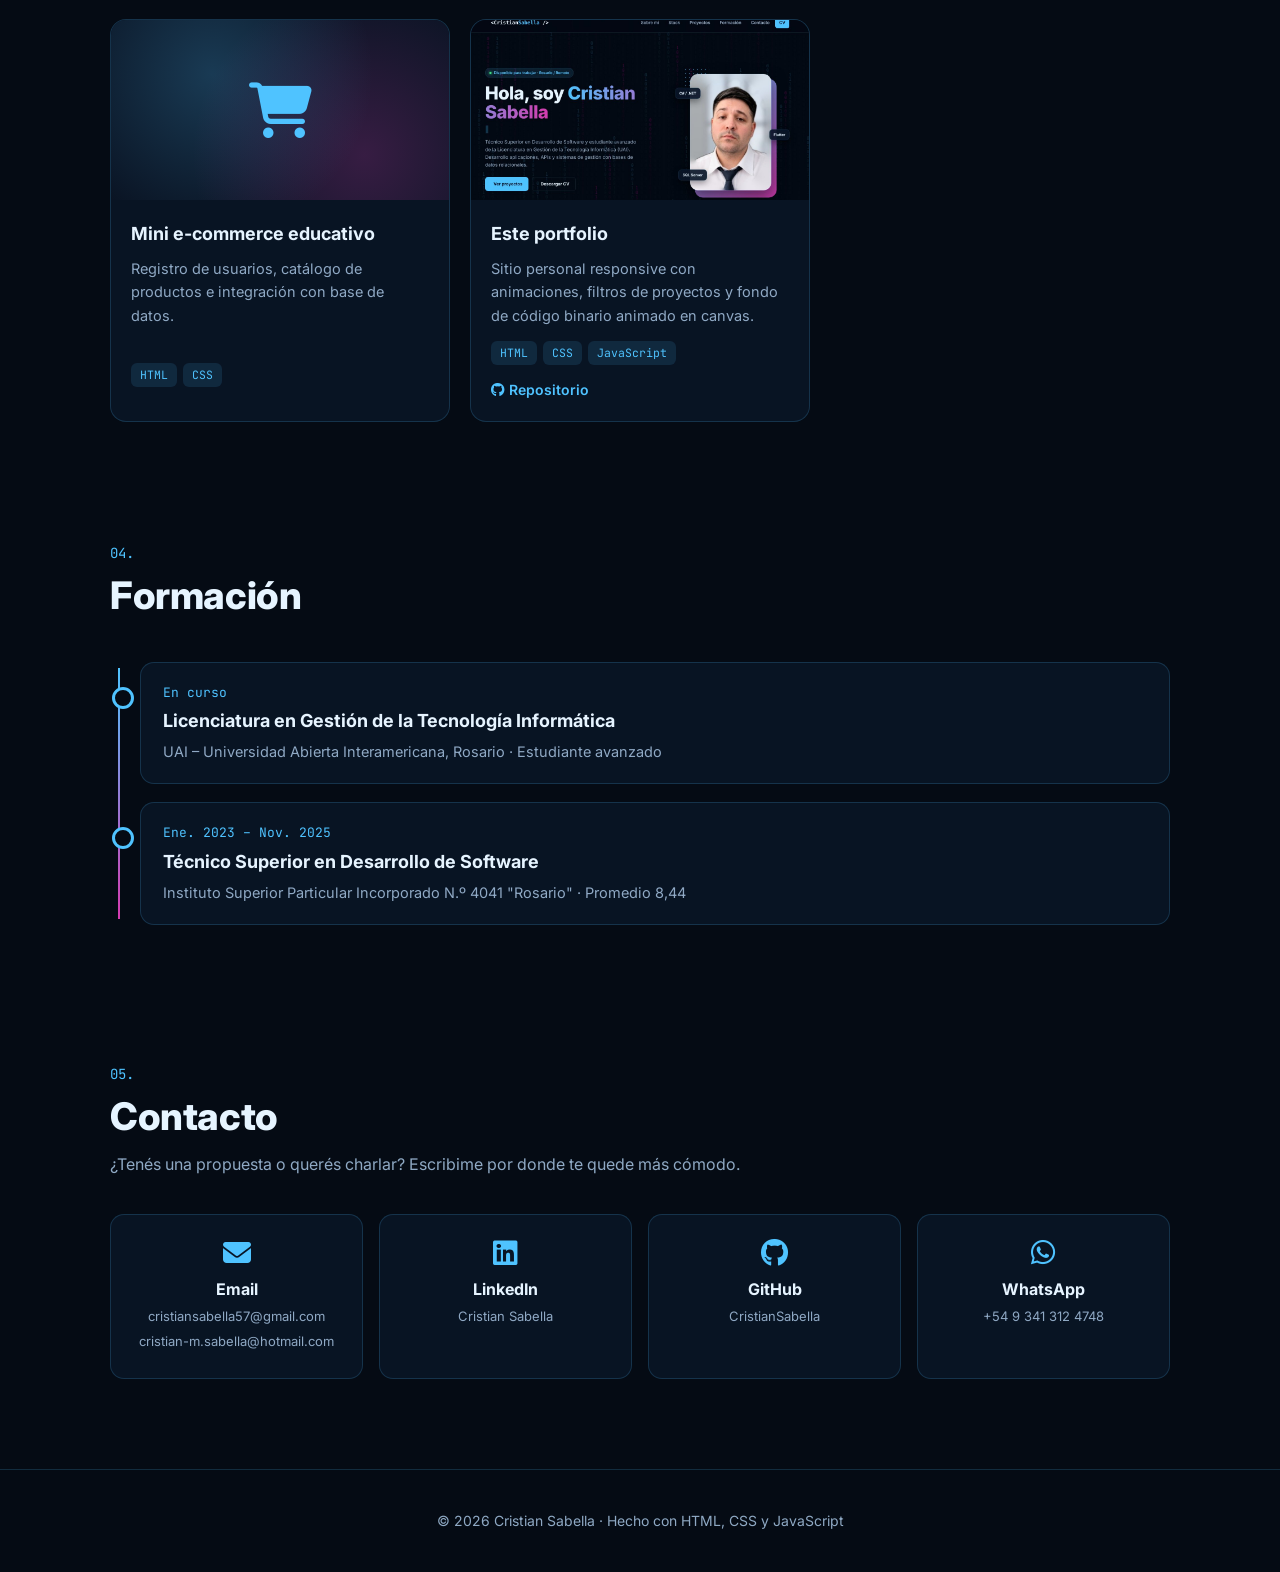
==== commit 2ac1d0b0: "SabellaOS: sumar el video del recorrido y su portada a la tarjeta Co-Authored-By: Claude Opus 5.5 <n" ====
--- a/index.html
+++ b/index.html
@@ -361,7 +361,7 @@
   <div class="grid">
 
     <div class="card featured reveal" data-c="web">
-      <div class="thumb"><span class="badge live">Nuevo</span><img src="img/sabellaos.jpg" alt="Escritorio gamer en 3D de SabellaOS con PC, monitor y luces de neón" loading="lazy"></div>
+      <div class="thumb video"><span class="badge live">Nuevo</span><video src="video/sabellaos.mp4?v=1" poster="img/sabellaos-video.jpg?v=1" controls autoplay muted loop playsinline preload="metadata" aria-label="Video recorriendo SabellaOS, mi portfolio en 3D"></video></div>
       <div class="card-body">
         <h3>SabellaOS — Mi portfolio en 3D</h3>
         <p>Un portfolio que es un escritorio gamer en 3D: hacés clic en la PC y entrás a SabellaOS, un sistema operativo propio con ventanas, barra de tareas, terminal, música y todos mis proyectos.</p>
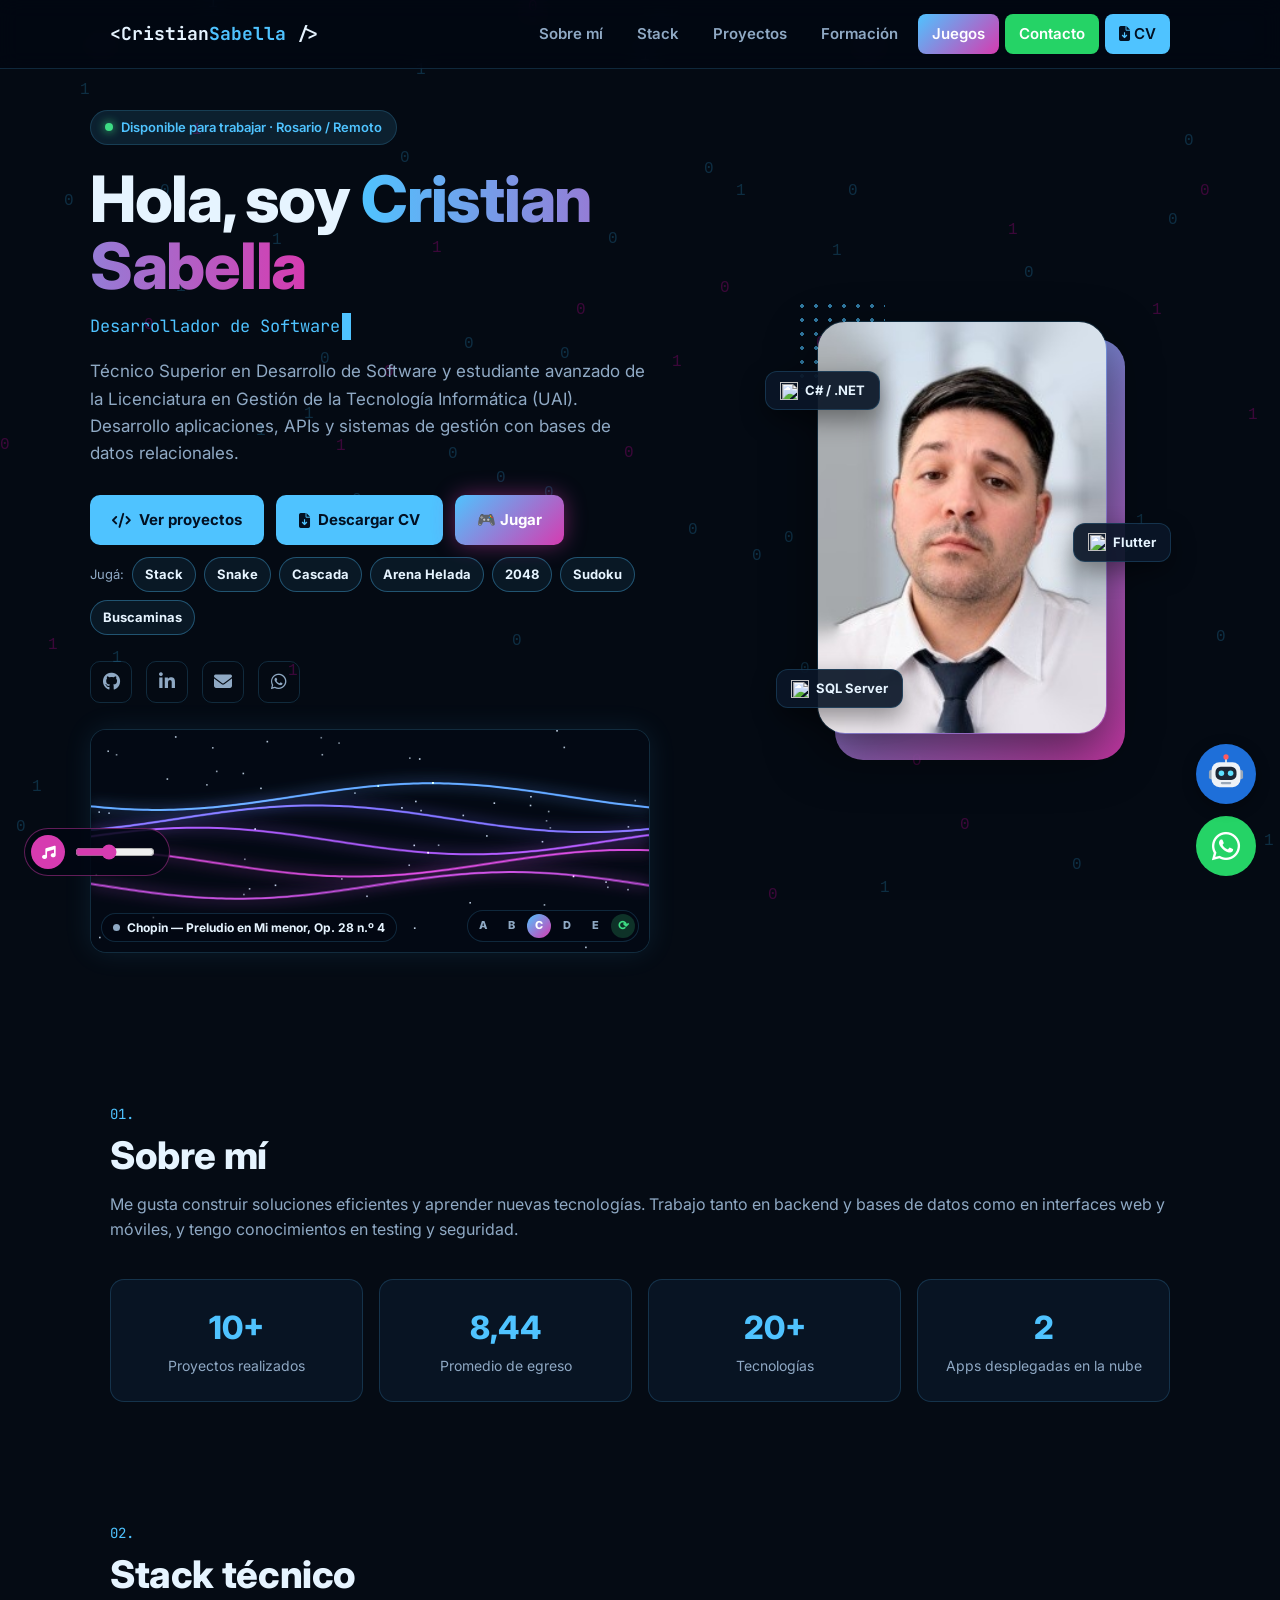
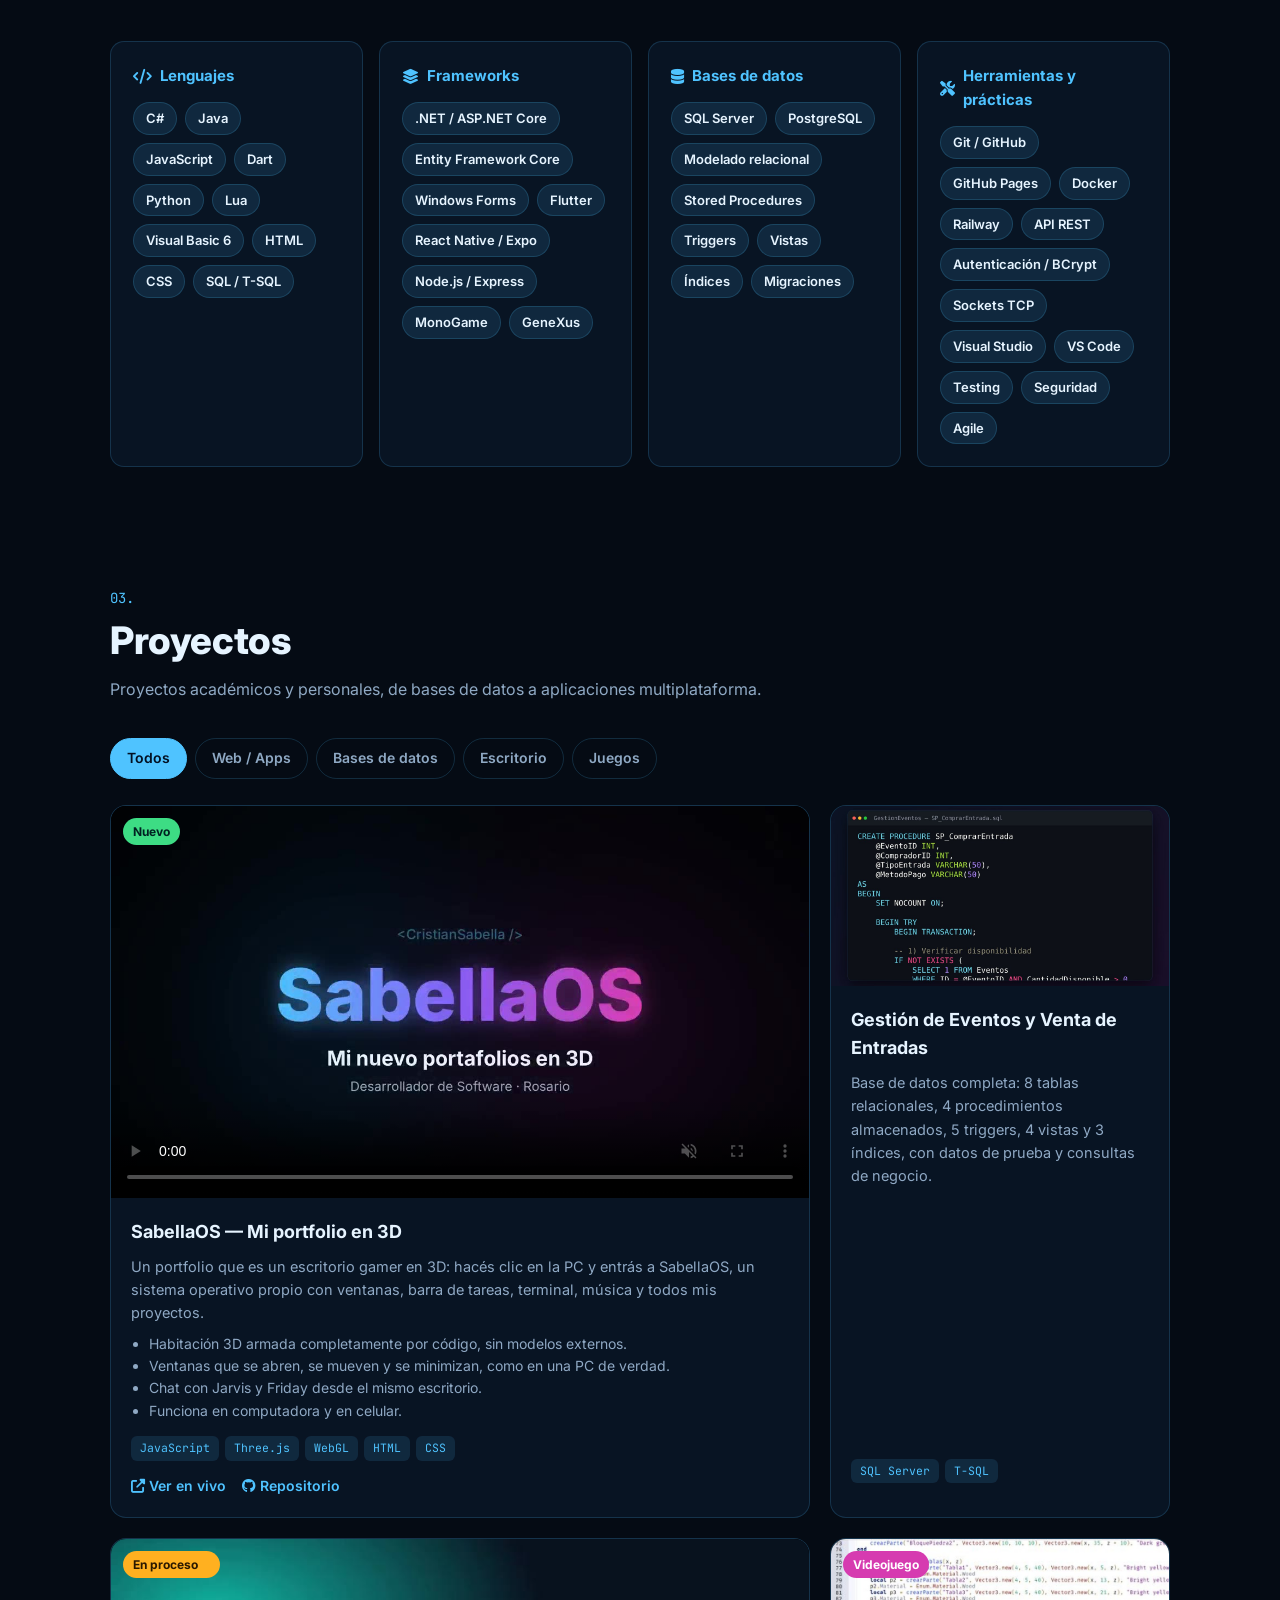
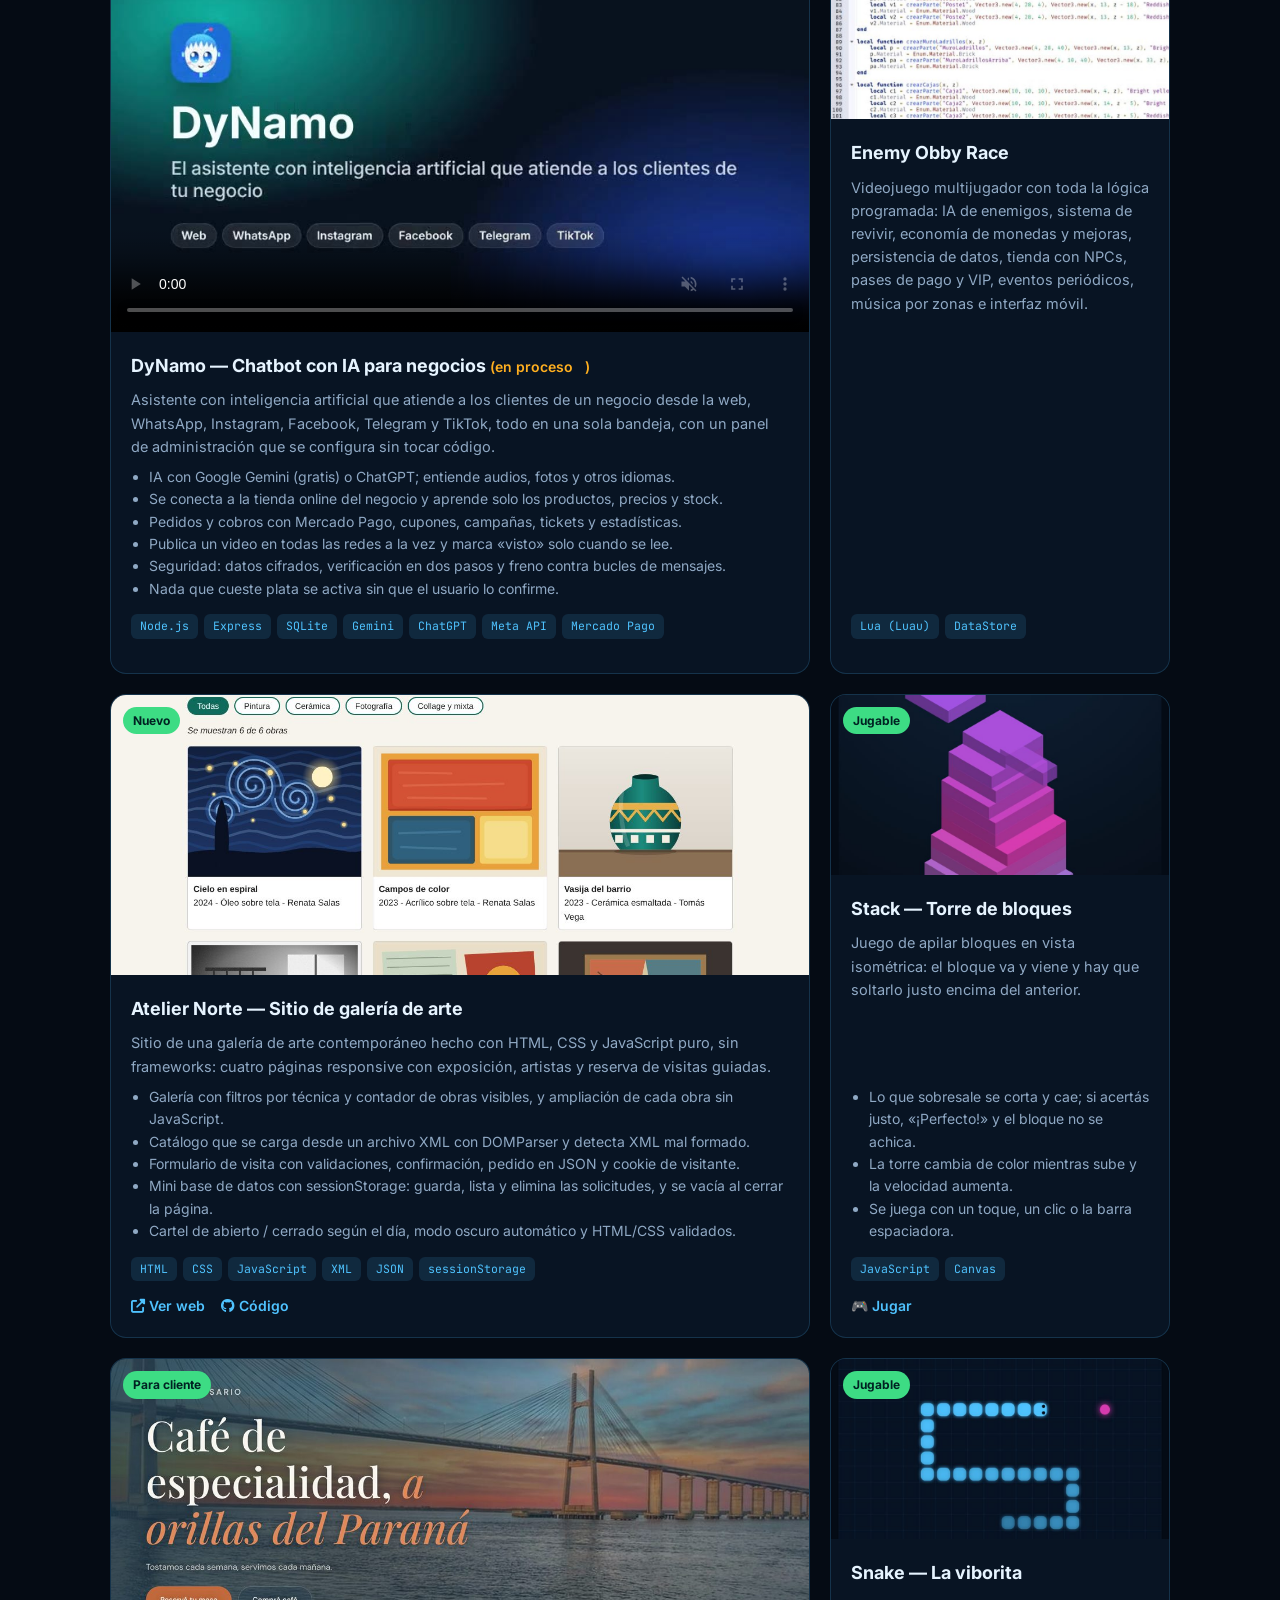
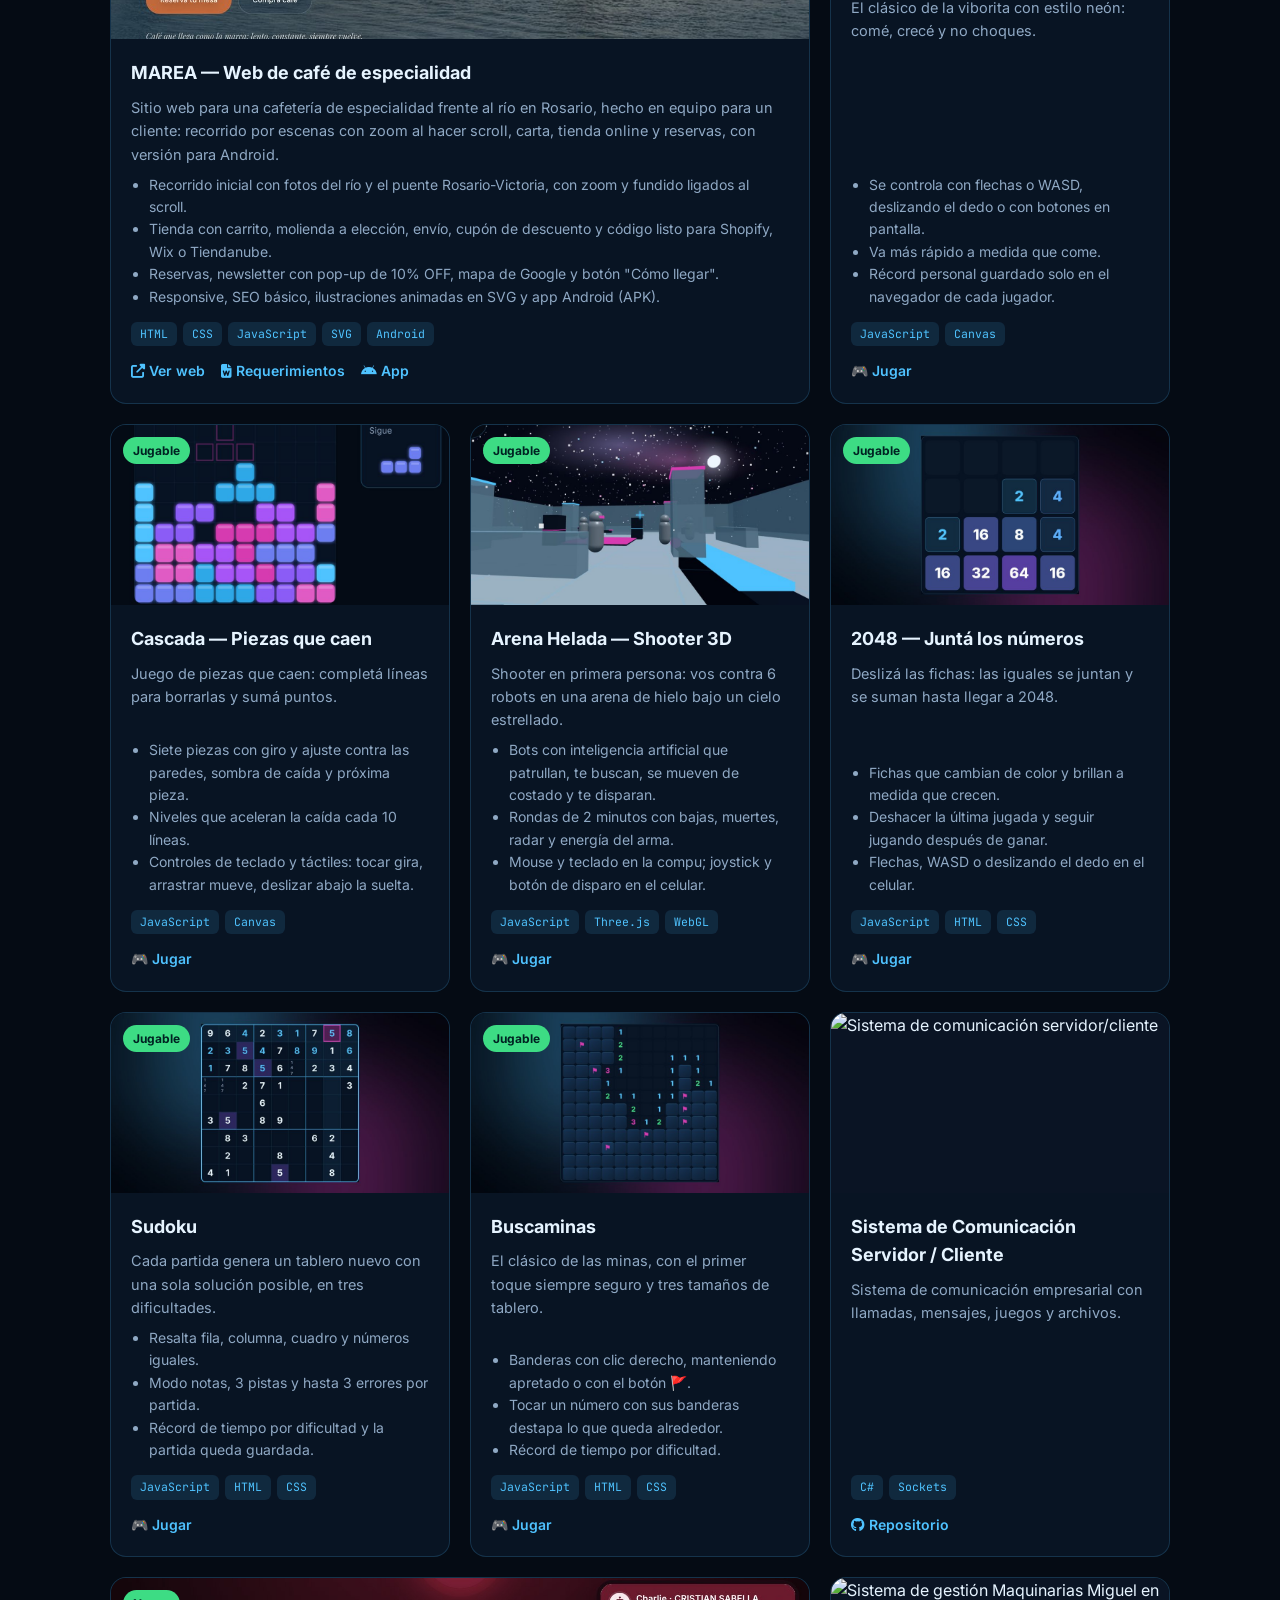
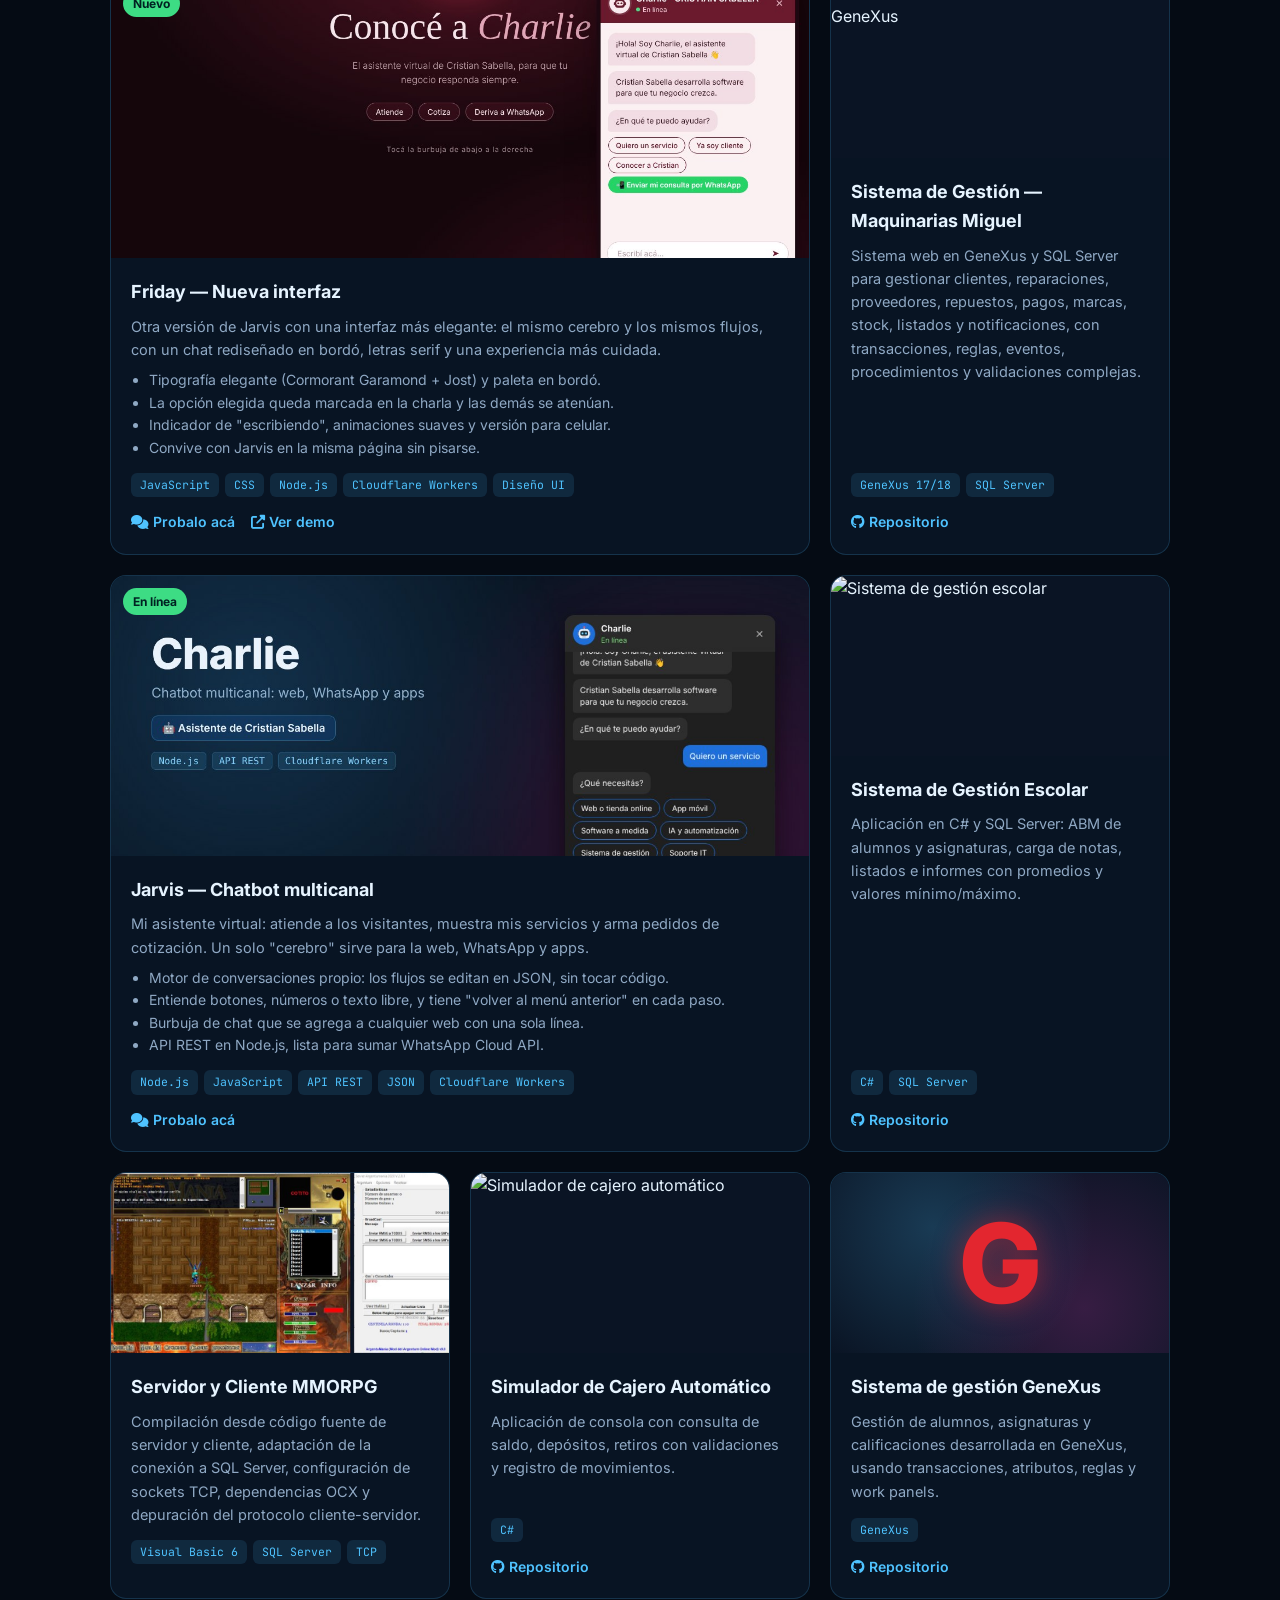
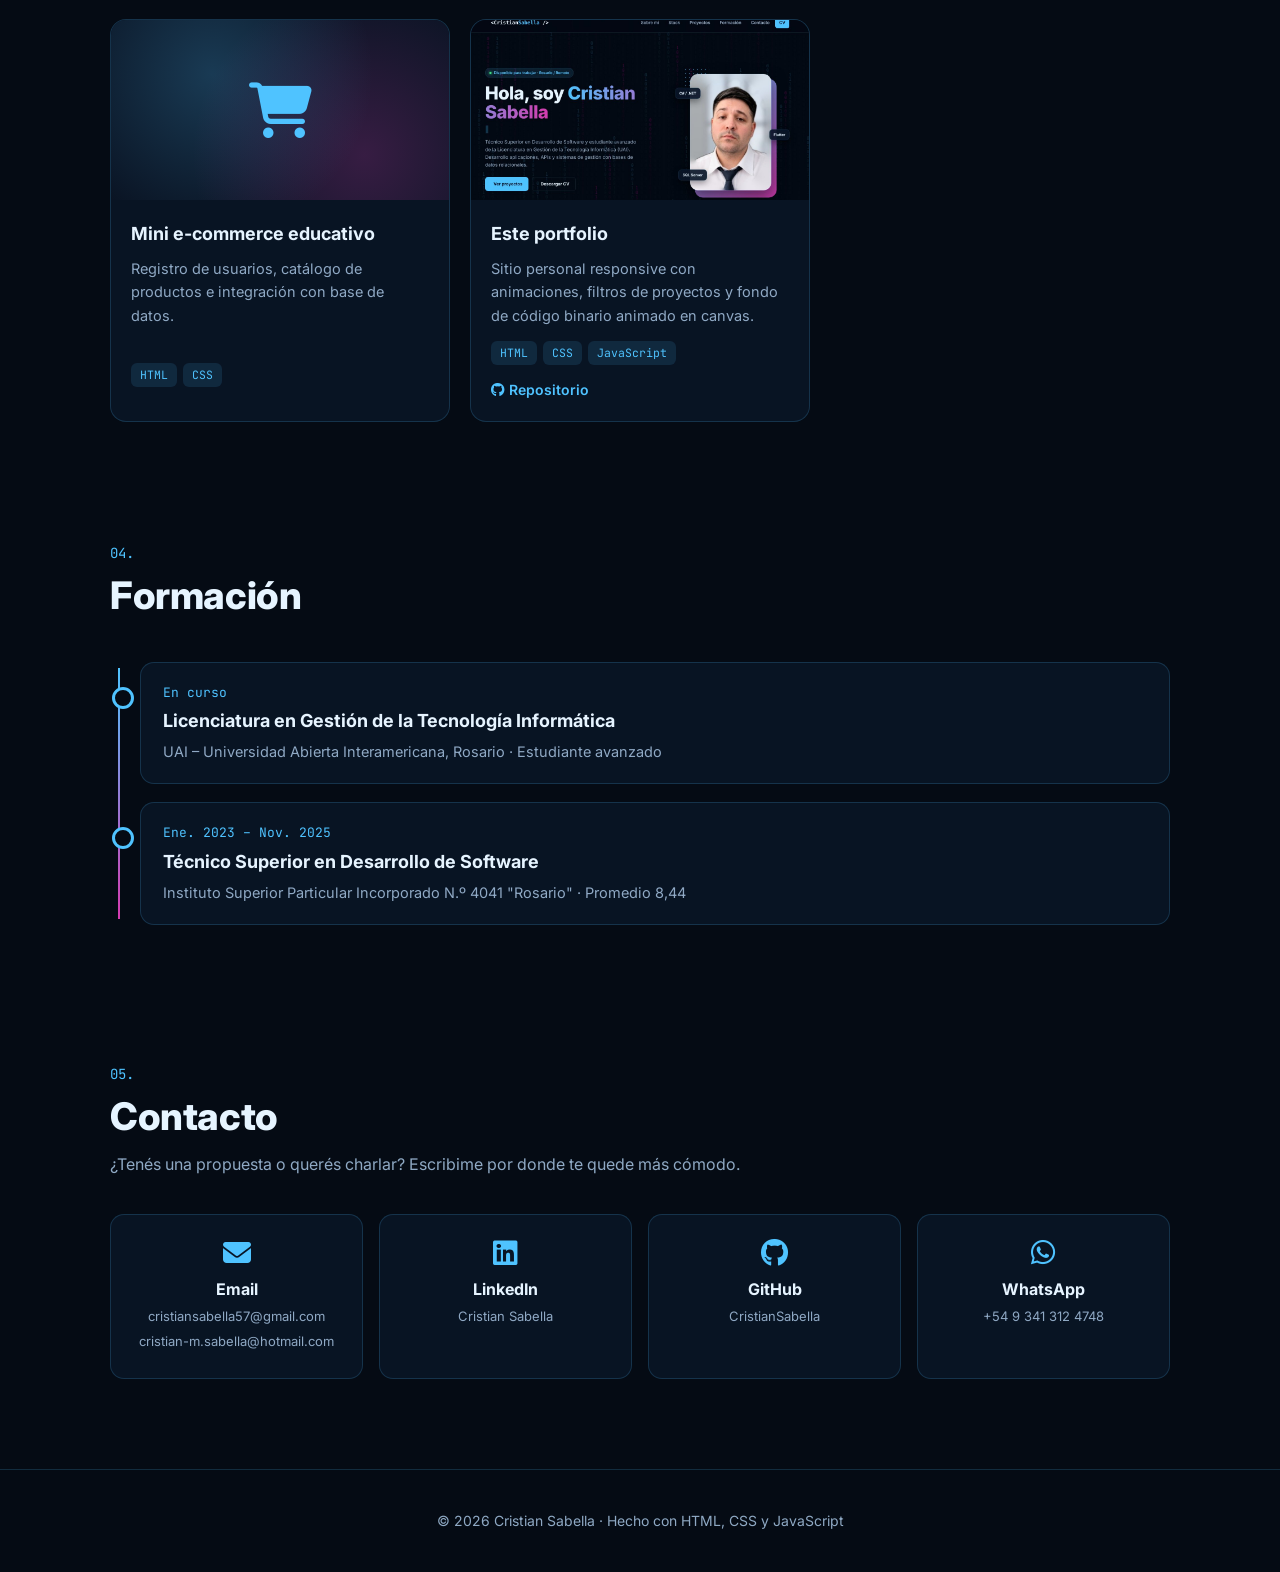
==== commit b6e109d7: "Cambiar música de fondo por Chopin - Preludio en Mi menor Op. 28 n.º 4 Co-Authored-By: Claude Opus 5" ====
--- a/index.html
+++ b/index.html
@@ -304,7 +304,7 @@
       </div>
       <div class="visu" id="visu" aria-label="Visualizador de música">
         <canvas id="visu-cv"></canvas>
-        <div class="visu-tema"><i></i><span>NEFFEX — Myself</span></div>
+        <div class="visu-tema"><i></i><span>Chopin — Preludio en Mi menor, Op. 28 n.º 4</span></div>
         <div class="visu-sel">
           <button data-v="sol" title="Sol de neón">A</button><button data-v="tunel" title="Túnel hipnótico">B</button><button data-v="aurora" title="Aurora">C</button><button data-v="espiral" title="Galaxia espiral">D</button><button data-v="barras" title="Ecualizador">E</button><button class="visu-auto on" title="Cambiar solo cada 25 segundos">⟳</button>
         </div>
@@ -693,7 +693,7 @@
 <footer>© <span id="year"></span> Cristian Sabella · Hecho con HTML, CSS y JavaScript</footer>
 
 <!-- Música: intenta arrancar sola al cargar; si el navegador no deja, arranca con el primer clic, toque o tecla -->
-<audio id="bg-music" src="NEFFEX_Myself.mp3" preload="auto"></audio>
+<audio id="bg-music" src="Chopin_Prelude_E_Minor.mp3" preload="auto"></audio>
 <div id="audio-box">
   <button id="audio-control" onclick="toggleAudio()" aria-label="Música"><i id="audio-icon" class="fas fa-music"></i></button>
   <input type="range" id="audio-volume" min="0" max="100" value="40" aria-label="Volumen">
@@ -1012,9 +1012,7 @@
   let userPaused = false;
   // Lista de canciones: cuando termina una arranca la siguiente, y después de la última vuelve a la primera
   const LISTA = [
-    { src: 'NEFFEX_Myself.mp3', titulo: 'NEFFEX — Myself' },
-    { src: 'NEFFEX_Tell_Me_That_I_Cant.mp3', titulo: "NEFFEX — Tell Me That I Can't" },
-    { src: 'NEFFEX_Hows_It_Supposed_To_Feel.mp3', titulo: "NEFFEX — How's It Supposed To Feel" }
+    { src: 'Chopin_Prelude_E_Minor.mp3', titulo: 'Chopin — Preludio en Mi menor, Op. 28 n.º 4' }
   ];
   let tema = 0;
   audio.addEventListener('ended', () => {
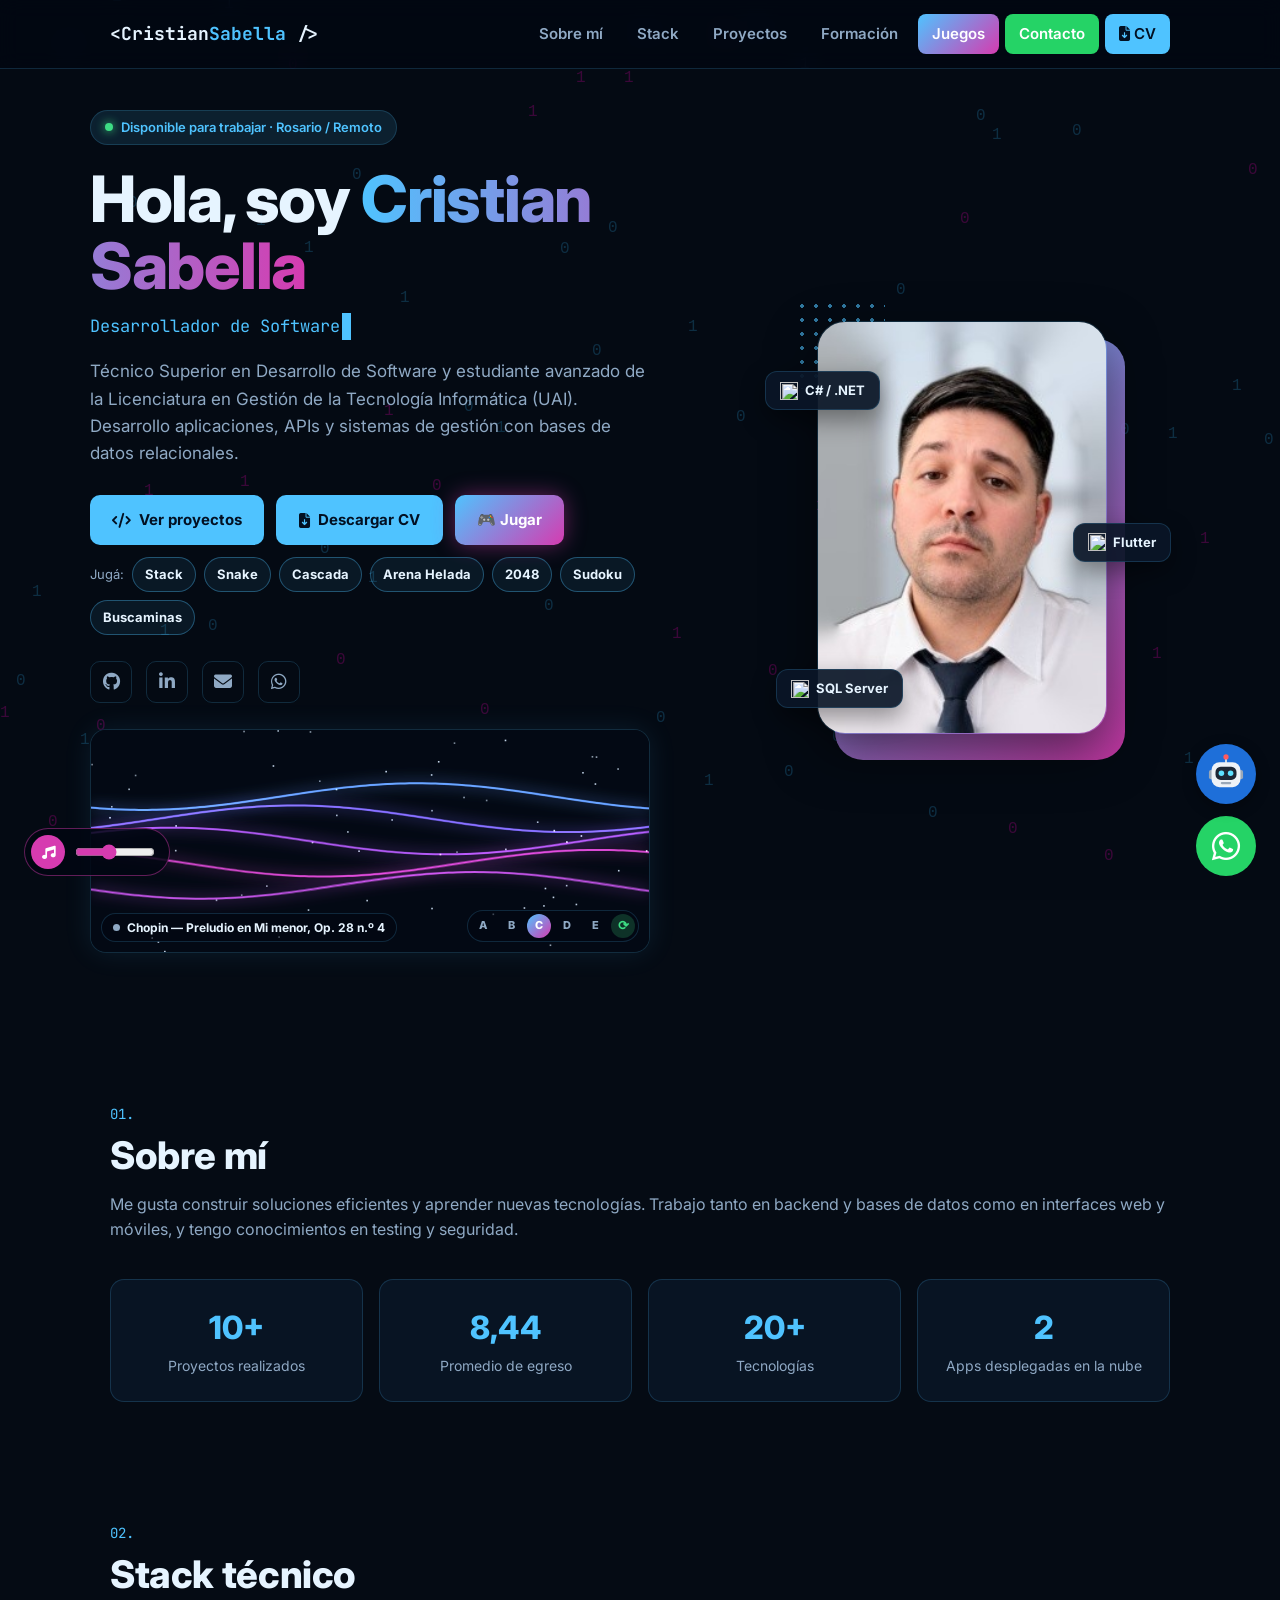
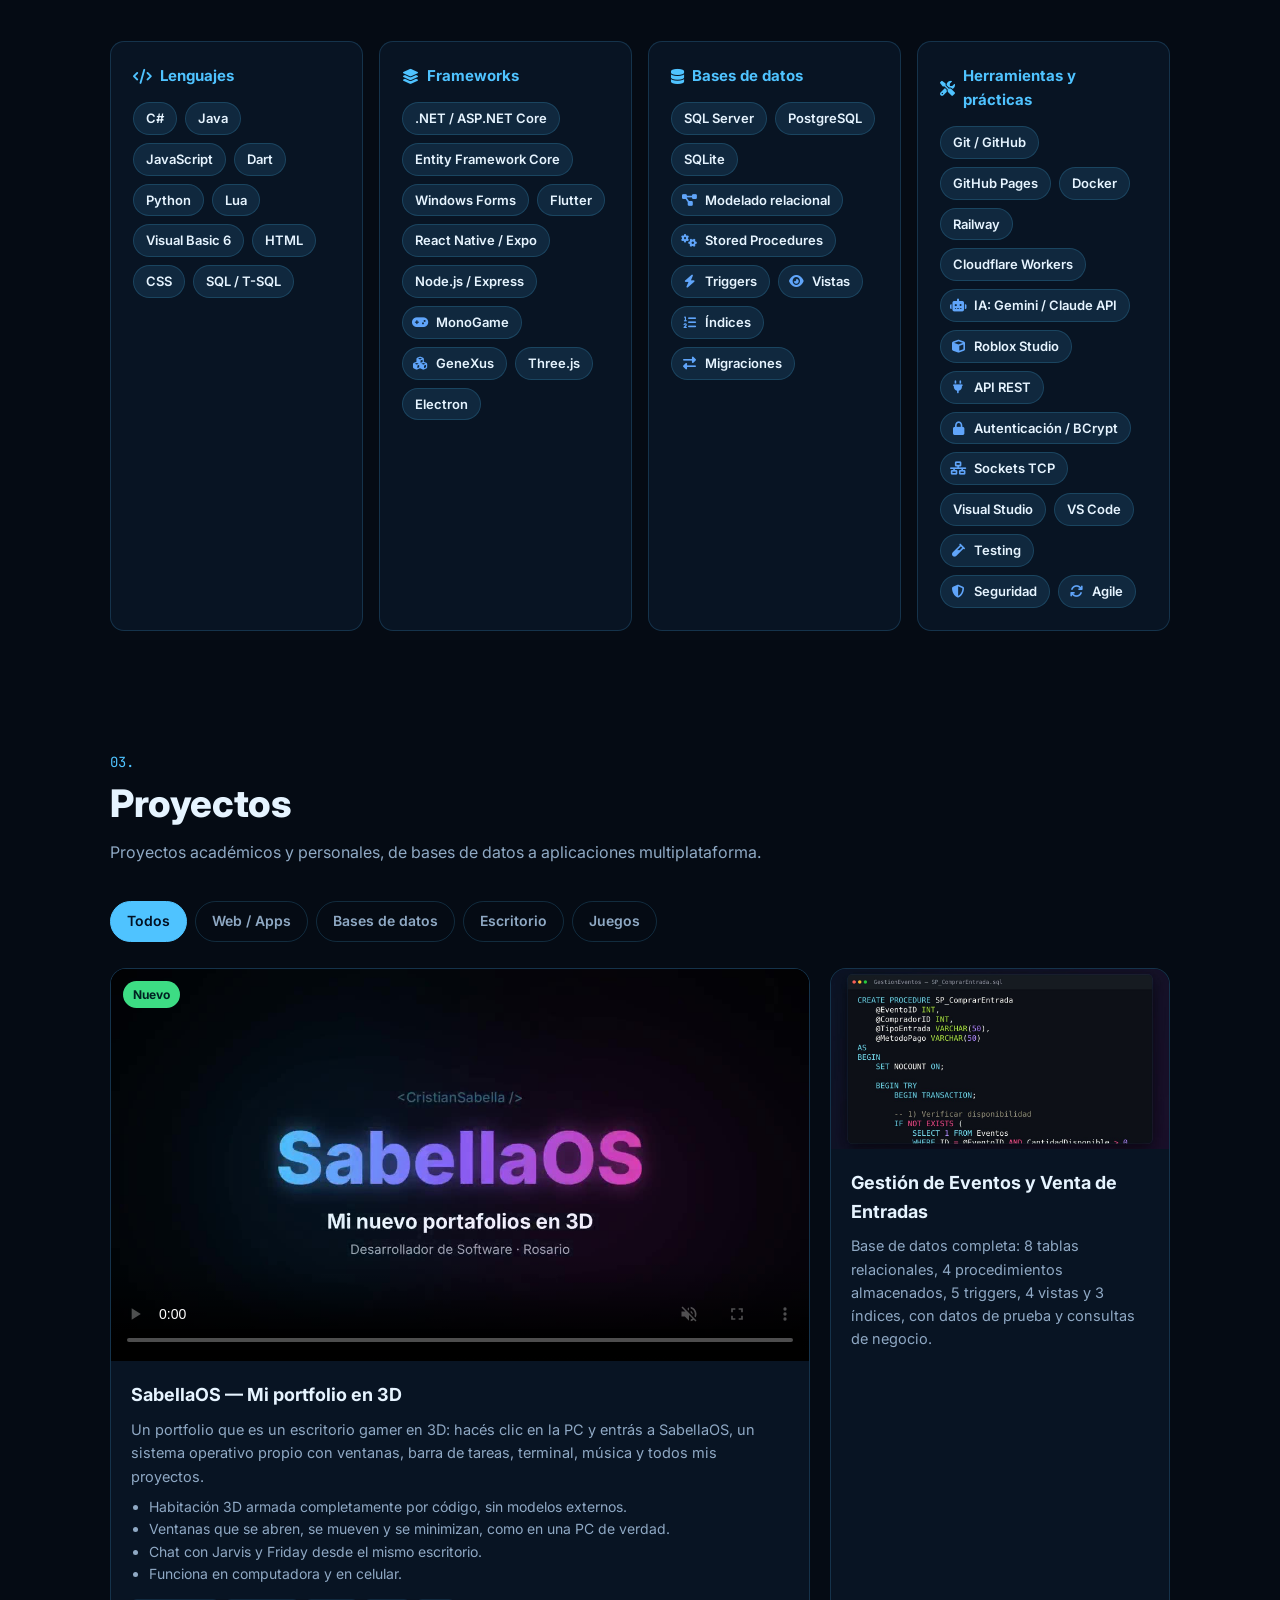
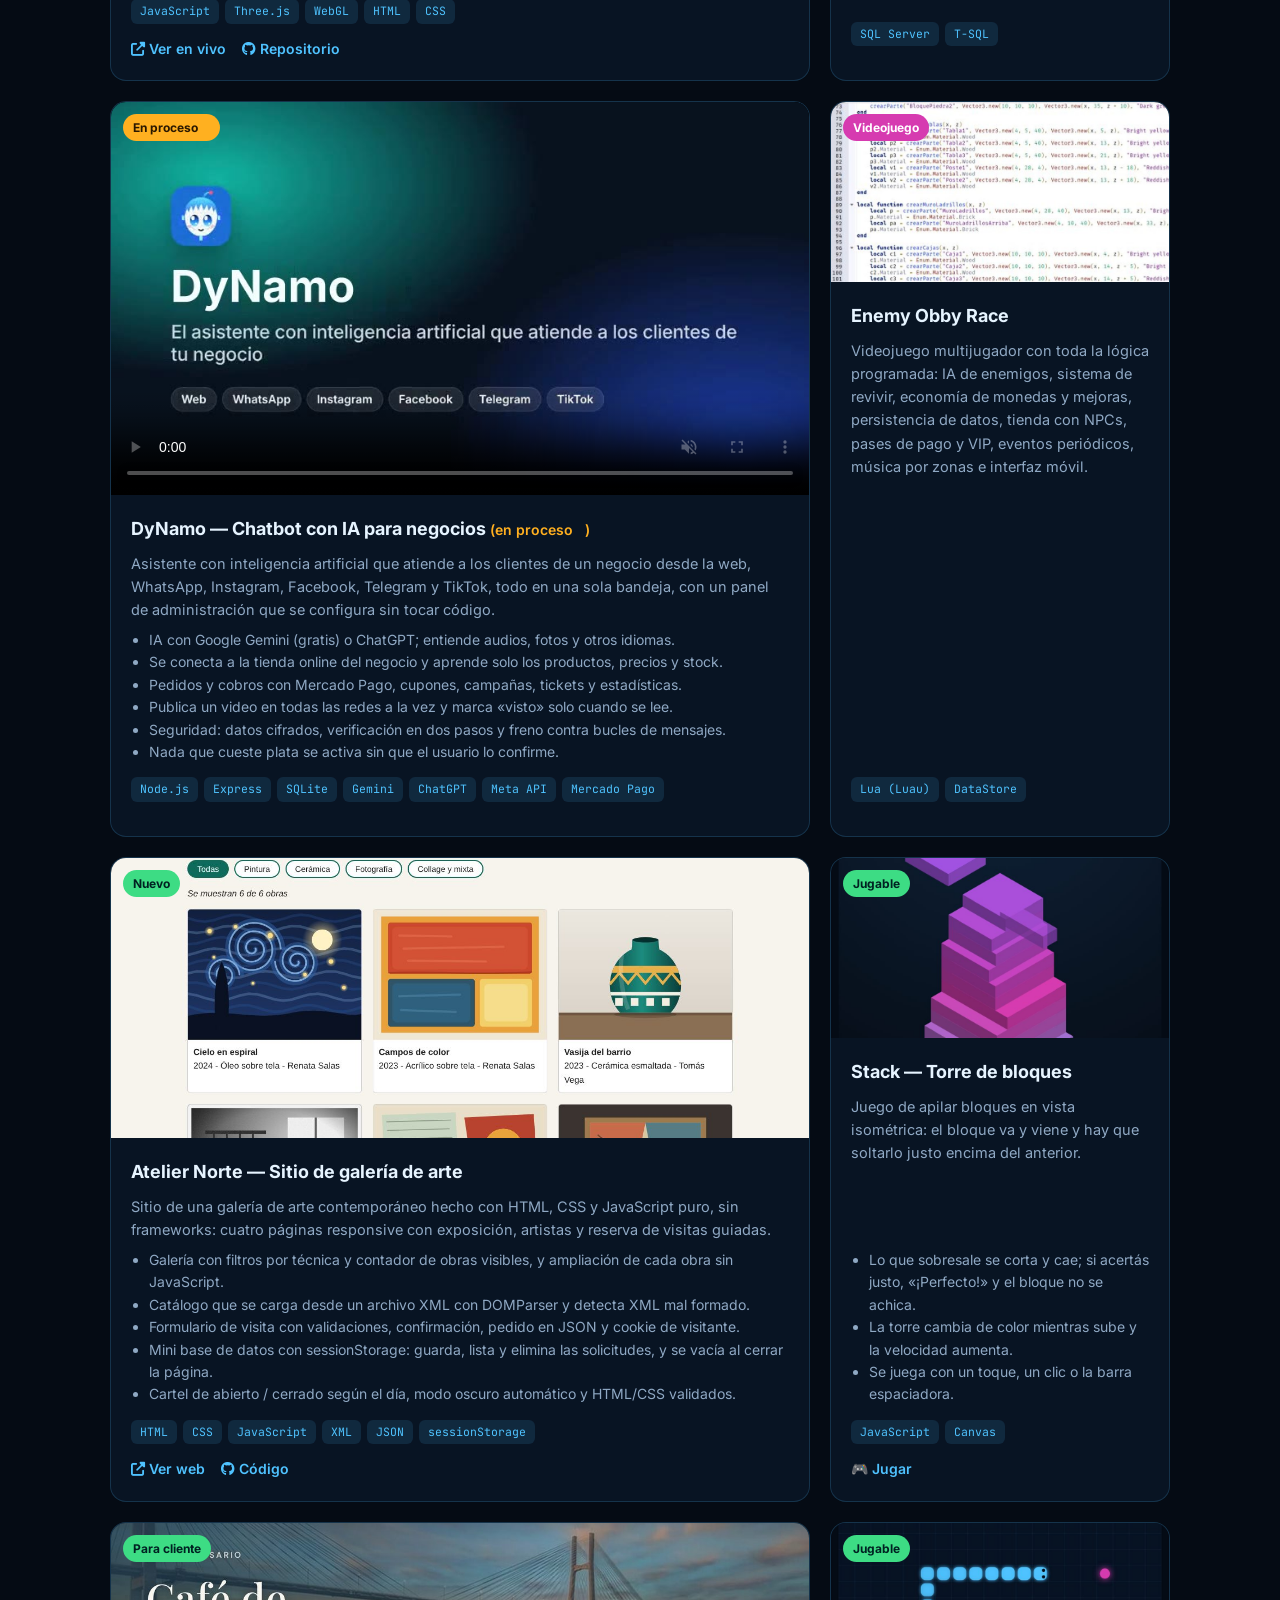
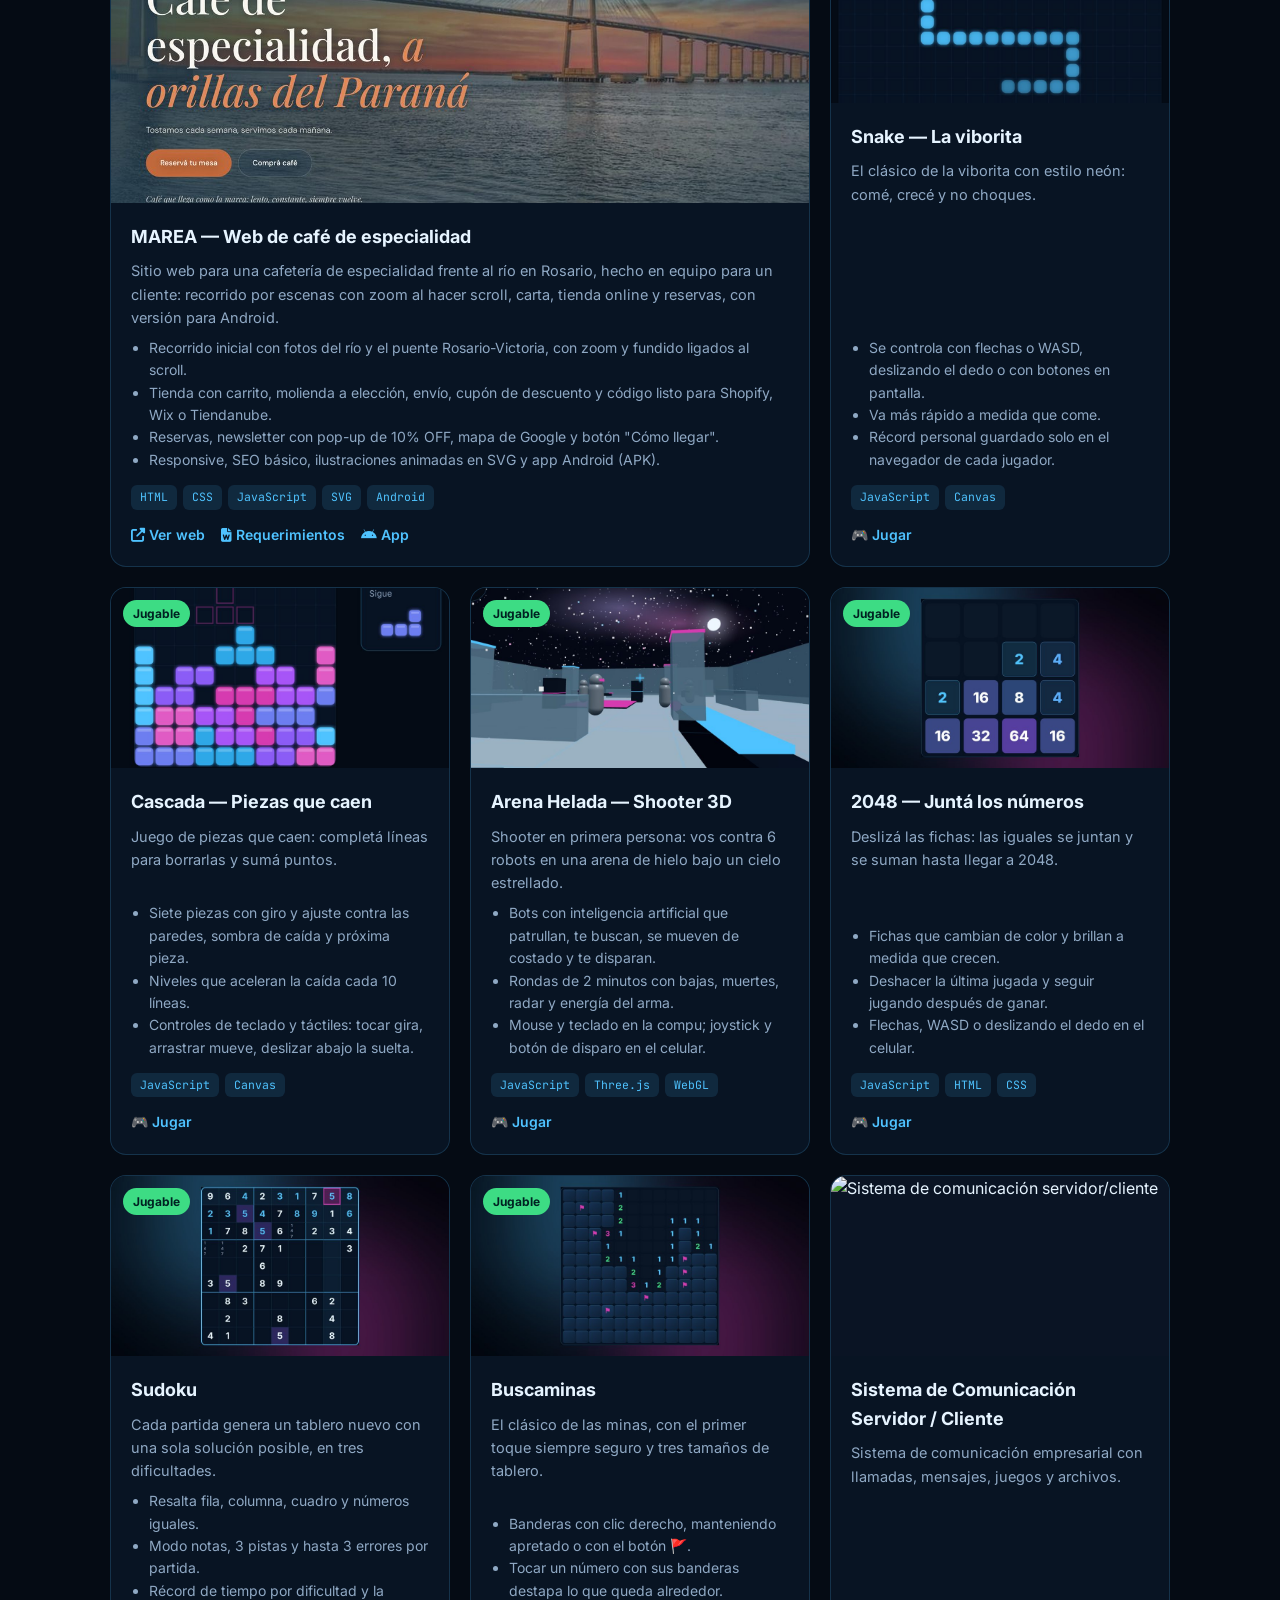
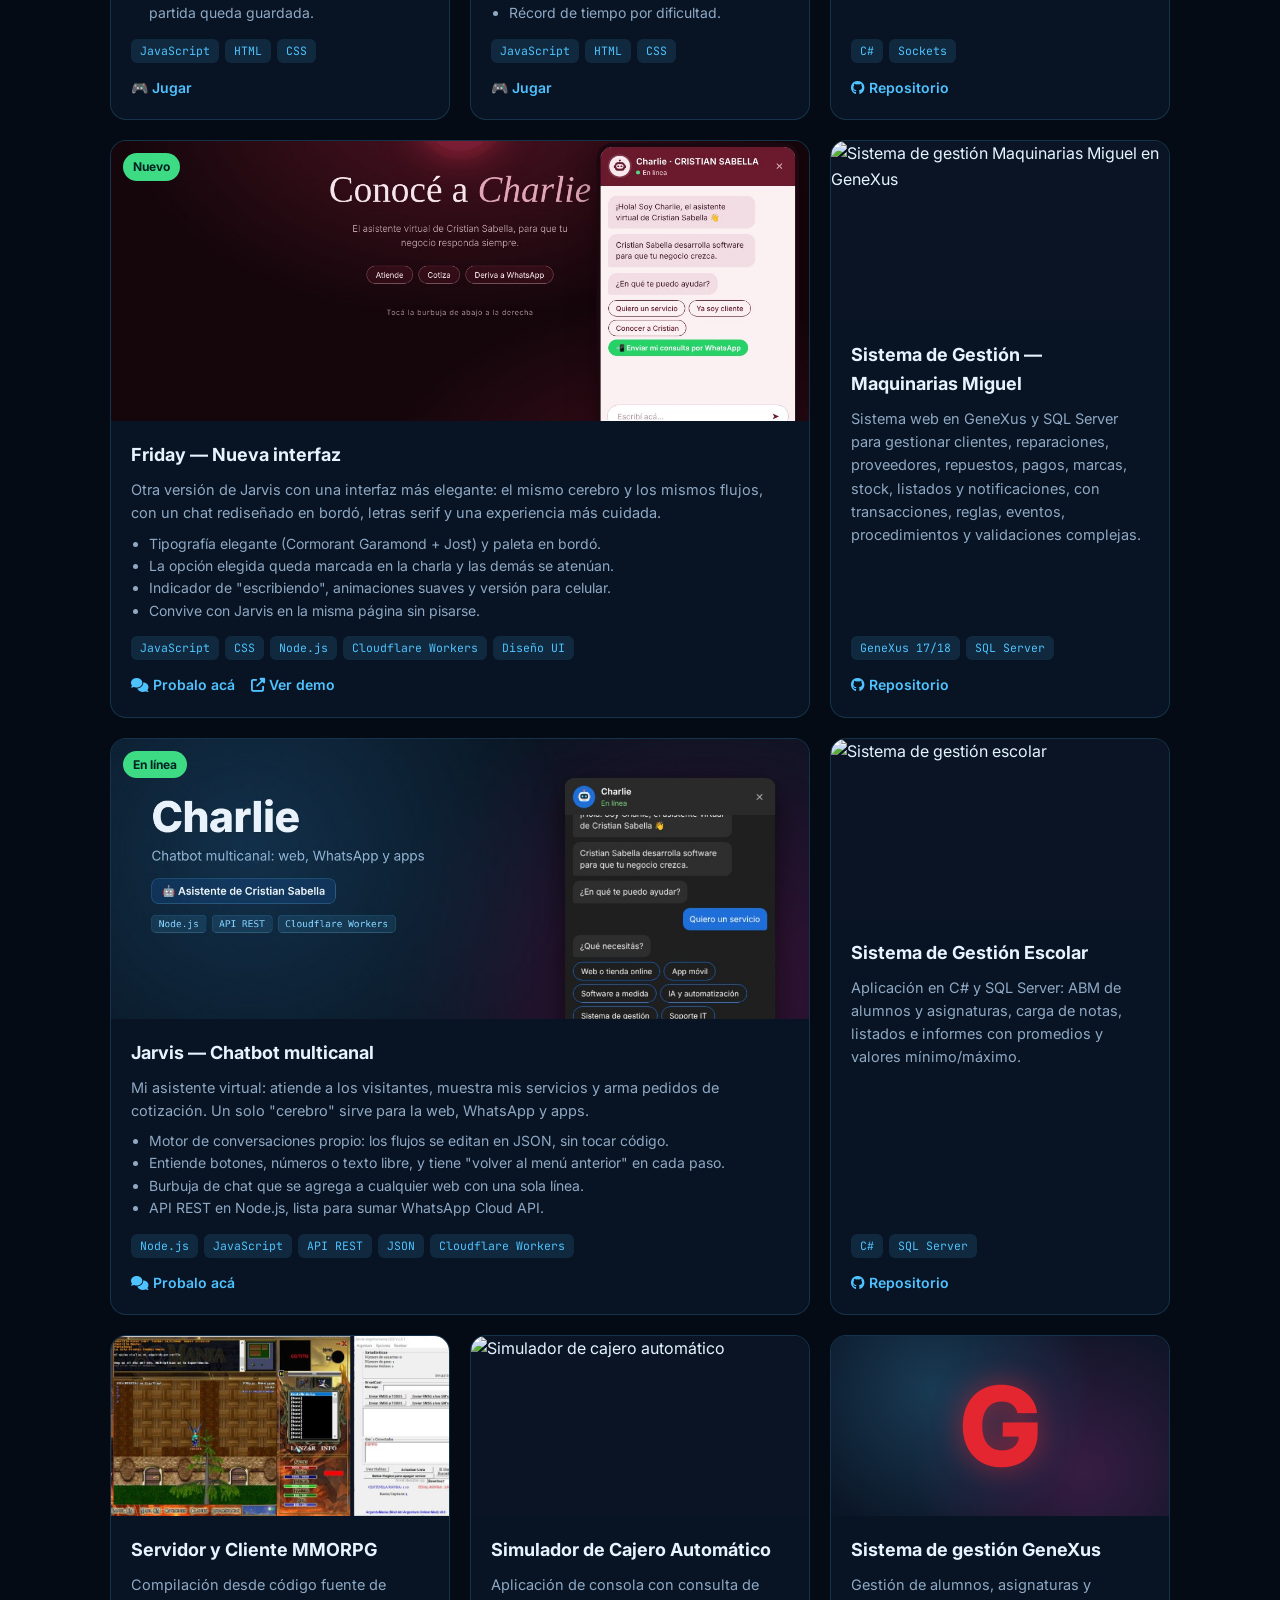
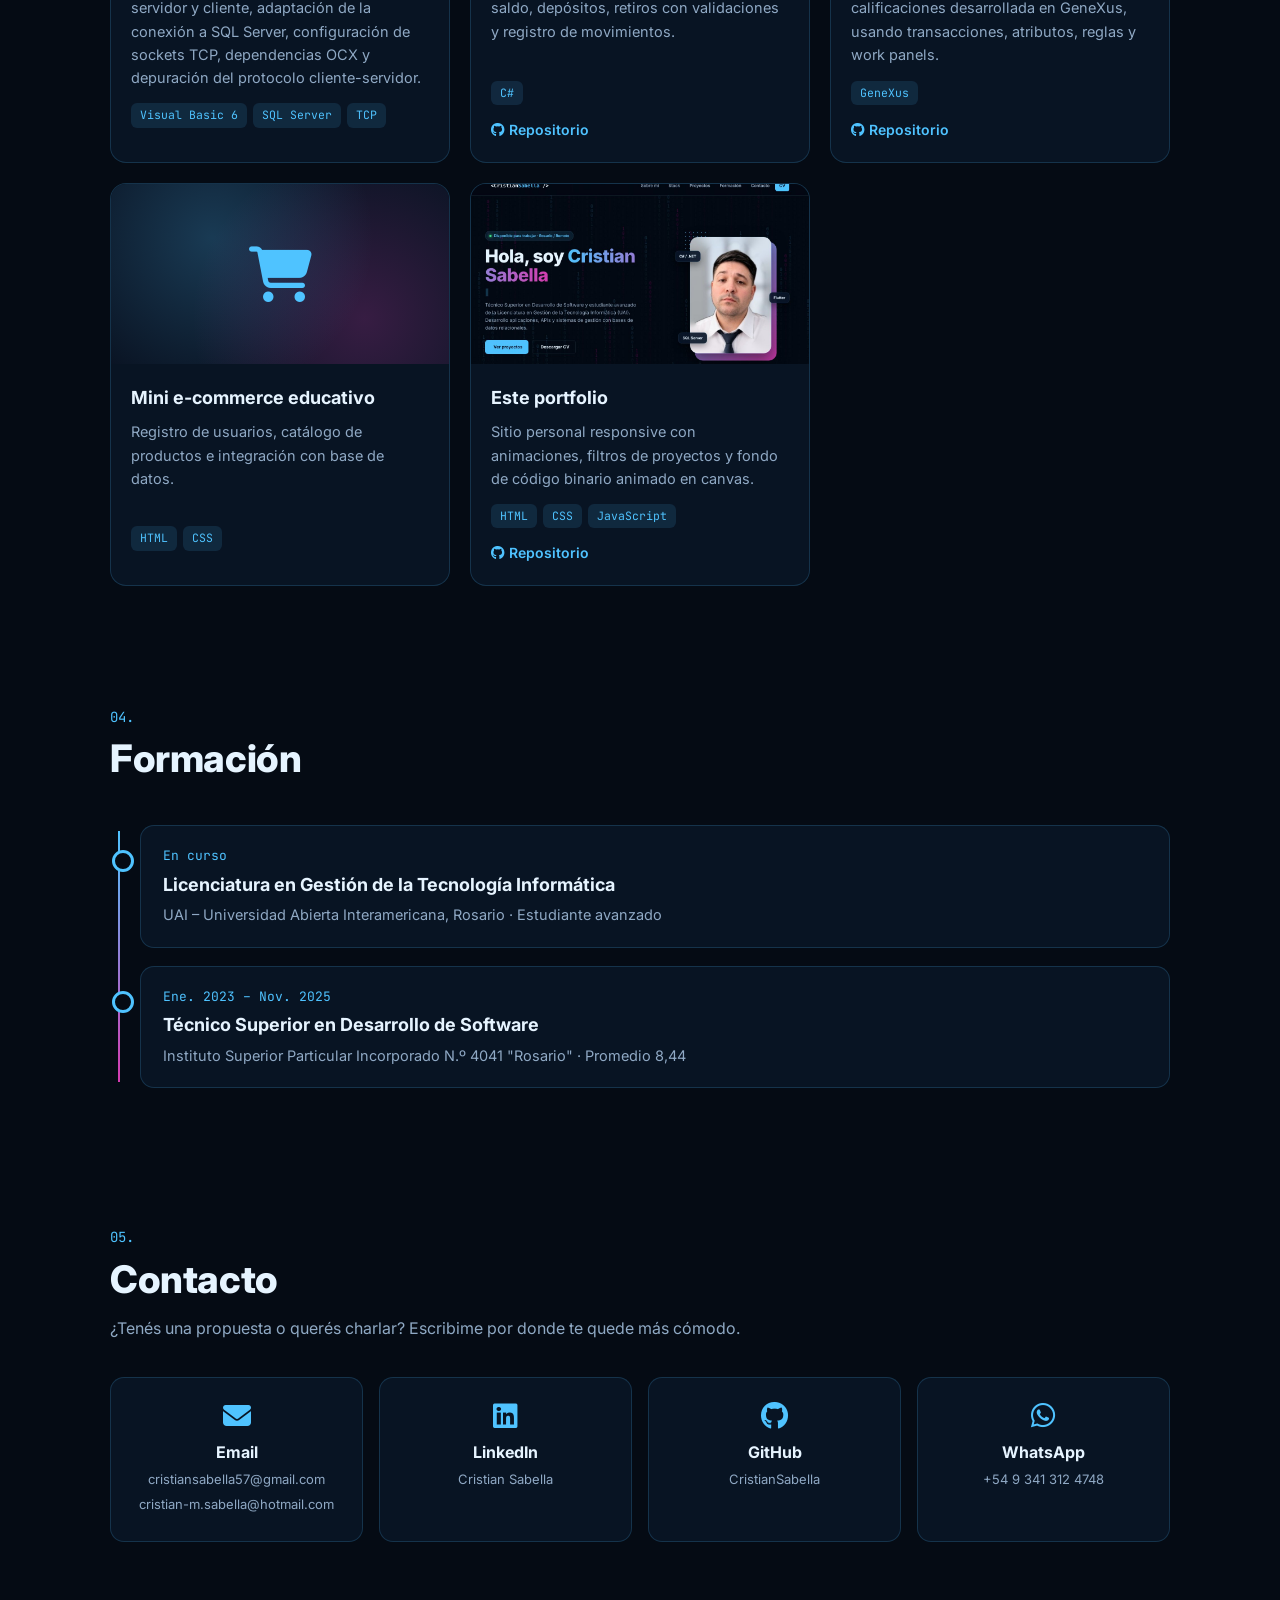
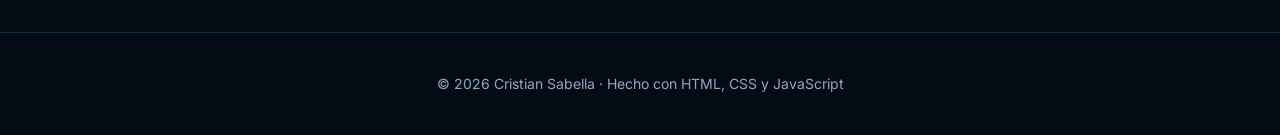
==== commit 3029a8ab: "Stack técnico: logos en todos los ítems y nuevas tecnologías Co-Authored-By: Claude Opus 5.5 <norepl" ====
--- a/index.html
+++ b/index.html
@@ -338,11 +338,11 @@
     <div class="stack-box reveal"><h3><i class="fas fa-code"></i> Lenguajes</h3>
       <div class="chips"><span class="chip">C#</span><span class="chip">Java</span><span class="chip">JavaScript</span><span class="chip">Dart</span><span class="chip">Python</span><span class="chip">Lua</span><span class="chip">Visual Basic 6</span><span class="chip">HTML</span><span class="chip">CSS</span><span class="chip">SQL / T-SQL</span></div></div>
     <div class="stack-box reveal"><h3><i class="fas fa-layer-group"></i> Frameworks</h3>
-      <div class="chips"><span class="chip">.NET / ASP.NET Core</span><span class="chip">Entity Framework Core</span><span class="chip">Windows Forms</span><span class="chip">Flutter</span><span class="chip">React Native / Expo</span><span class="chip">Node.js / Express</span><span class="chip">MonoGame</span><span class="chip">GeneXus</span></div></div>
+      <div class="chips"><span class="chip">.NET / ASP.NET Core</span><span class="chip">Entity Framework Core</span><span class="chip">Windows Forms</span><span class="chip">Flutter</span><span class="chip">React Native / Expo</span><span class="chip">Node.js / Express</span><span class="chip">MonoGame</span><span class="chip">GeneXus</span><span class="chip">Three.js</span><span class="chip">Electron</span></div></div>
     <div class="stack-box reveal"><h3><i class="fas fa-database"></i> Bases de datos</h3>
-      <div class="chips"><span class="chip">SQL Server</span><span class="chip">PostgreSQL</span><span class="chip">Modelado relacional</span><span class="chip">Stored Procedures</span><span class="chip">Triggers</span><span class="chip">Vistas</span><span class="chip">Índices</span><span class="chip">Migraciones</span></div></div>
+      <div class="chips"><span class="chip">SQL Server</span><span class="chip">PostgreSQL</span><span class="chip">SQLite</span><span class="chip">Modelado relacional</span><span class="chip">Stored Procedures</span><span class="chip">Triggers</span><span class="chip">Vistas</span><span class="chip">Índices</span><span class="chip">Migraciones</span></div></div>
     <div class="stack-box reveal"><h3><i class="fas fa-tools"></i> Herramientas y prácticas</h3>
-      <div class="chips"><span class="chip">Git / GitHub</span><span class="chip">GitHub Pages</span><span class="chip">Docker</span><span class="chip">Railway</span><span class="chip">API REST</span><span class="chip">Autenticación / BCrypt</span><span class="chip">Sockets TCP</span><span class="chip">Visual Studio</span><span class="chip">VS Code</span><span class="chip">Testing</span><span class="chip">Seguridad</span><span class="chip">Agile</span></div></div>
+      <div class="chips"><span class="chip">Git / GitHub</span><span class="chip">GitHub Pages</span><span class="chip">Docker</span><span class="chip">Railway</span><span class="chip">Cloudflare Workers</span><span class="chip">IA: Gemini / Claude API</span><span class="chip">Roblox Studio</span><span class="chip">API REST</span><span class="chip">Autenticación / BCrypt</span><span class="chip">Sockets TCP</span><span class="chip">Visual Studio</span><span class="chip">VS Code</span><span class="chip">Testing</span><span class="chip">Seguridad</span><span class="chip">Agile</span></div></div>
   </div>
 </section>
 
@@ -972,16 +972,34 @@
     'Flutter': 'flutter/flutter-original', 'React Native / Expo': 'react/react-original', 'Node.js / Express': 'nodejs/nodejs-original',
     'SQL Server': 'microsoftsqlserver/microsoftsqlserver-original', 'PostgreSQL': 'postgresql/postgresql-original',
     'Git / GitHub': 'git/git-original', 'GitHub Pages': 'github/github-original', 'Docker': 'docker/docker-original',
-    'Railway': 'railway/railway-original', 'Visual Studio': 'visualstudio/visualstudio-original', 'VS Code': 'vscode/vscode-original'
+    'Railway': 'railway/railway-original', 'Visual Studio': 'visualstudio/visualstudio-original', 'VS Code': 'vscode/vscode-original',
+    'Three.js': 'threejs/threejs-original', 'Electron': 'electron/electron-original', 'SQLite': 'sqlite/sqlite-original',
+    'Cloudflare Workers': 'cloudflareworkers/cloudflareworkers-original'
+  };
+  // Conceptos sin logo oficial: ícono de Font Awesome
+  const iconos = {
+    'MonoGame': 'fa-gamepad', 'GeneXus': 'fa-cubes', 'Modelado relacional': 'fa-diagram-project',
+    'Stored Procedures': 'fa-gears', 'Triggers': 'fa-bolt', 'Vistas': 'fa-eye', 'Índices': 'fa-list-ol',
+    'Migraciones': 'fa-right-left', 'API REST': 'fa-plug', 'Autenticación / BCrypt': 'fa-lock',
+    'Sockets TCP': 'fa-network-wired', 'Testing': 'fa-vial', 'Seguridad': 'fa-shield-halved', 'Agile': 'fa-arrows-rotate',
+    'IA: Gemini / Claude API': 'fa-robot', 'Roblox Studio': 'fa-cube'
   };
   document.querySelectorAll('.stack .chip').forEach(chip => {
     const key = chip.textContent.trim();
+    if (iconos[key]) {
+      const i = document.createElement('i');
+      i.className = 'fas ' + iconos[key];
+      i.style.cssText = 'color:#60a5fa;width:18px;text-align:center';
+      chip.classList.add('has-logo');
+      chip.prepend(i);
+      return;
+    }
     if (!logos[key]) return;
     const img = document.createElement('img');
     img.src = base + logos[key] + '.svg';
     img.alt = '';
     img.onerror = () => { img.remove(); chip.classList.remove('has-logo'); };
-    if (key === 'GitHub Pages' || key === 'Railway') img.style.filter = 'invert(1)';
+    if (key === 'GitHub Pages' || key === 'Railway' || key === 'Three.js') img.style.filter = 'invert(1)';
     chip.classList.add('has-logo');
     chip.prepend(img);
   });
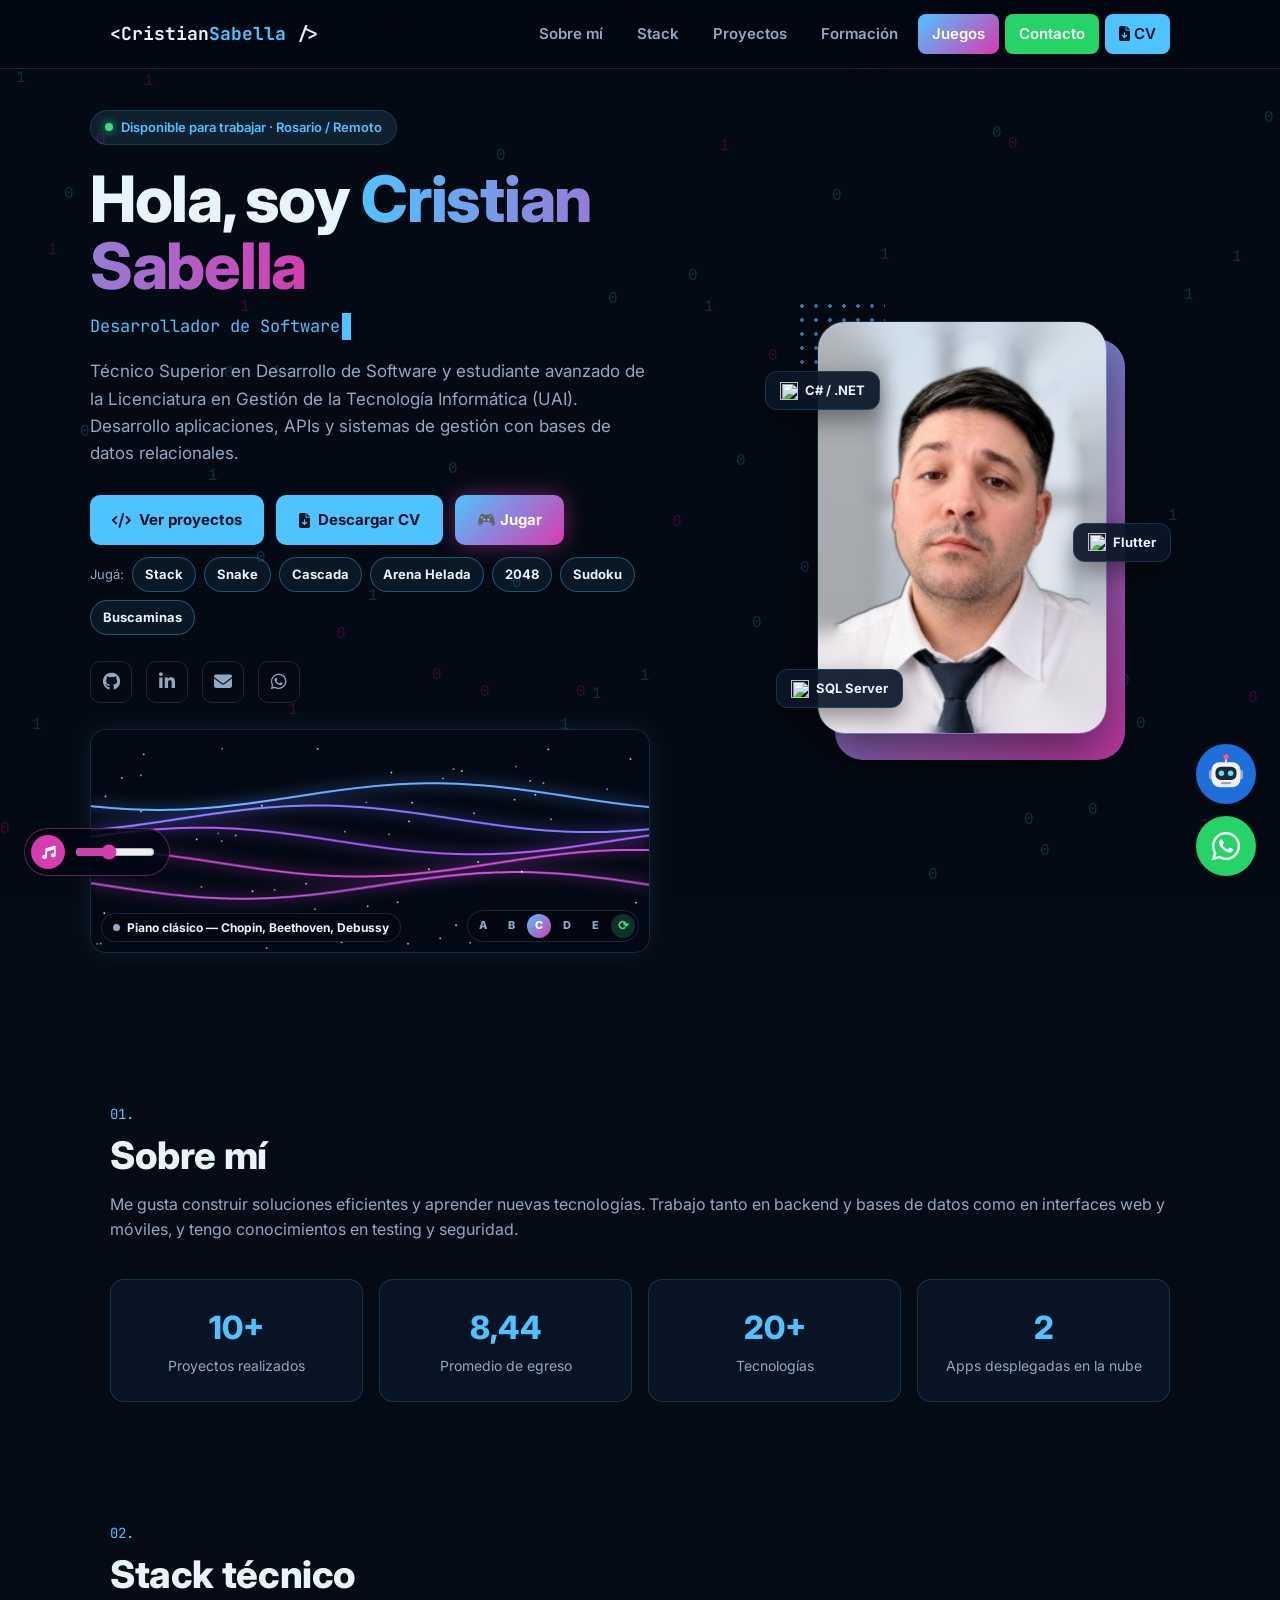
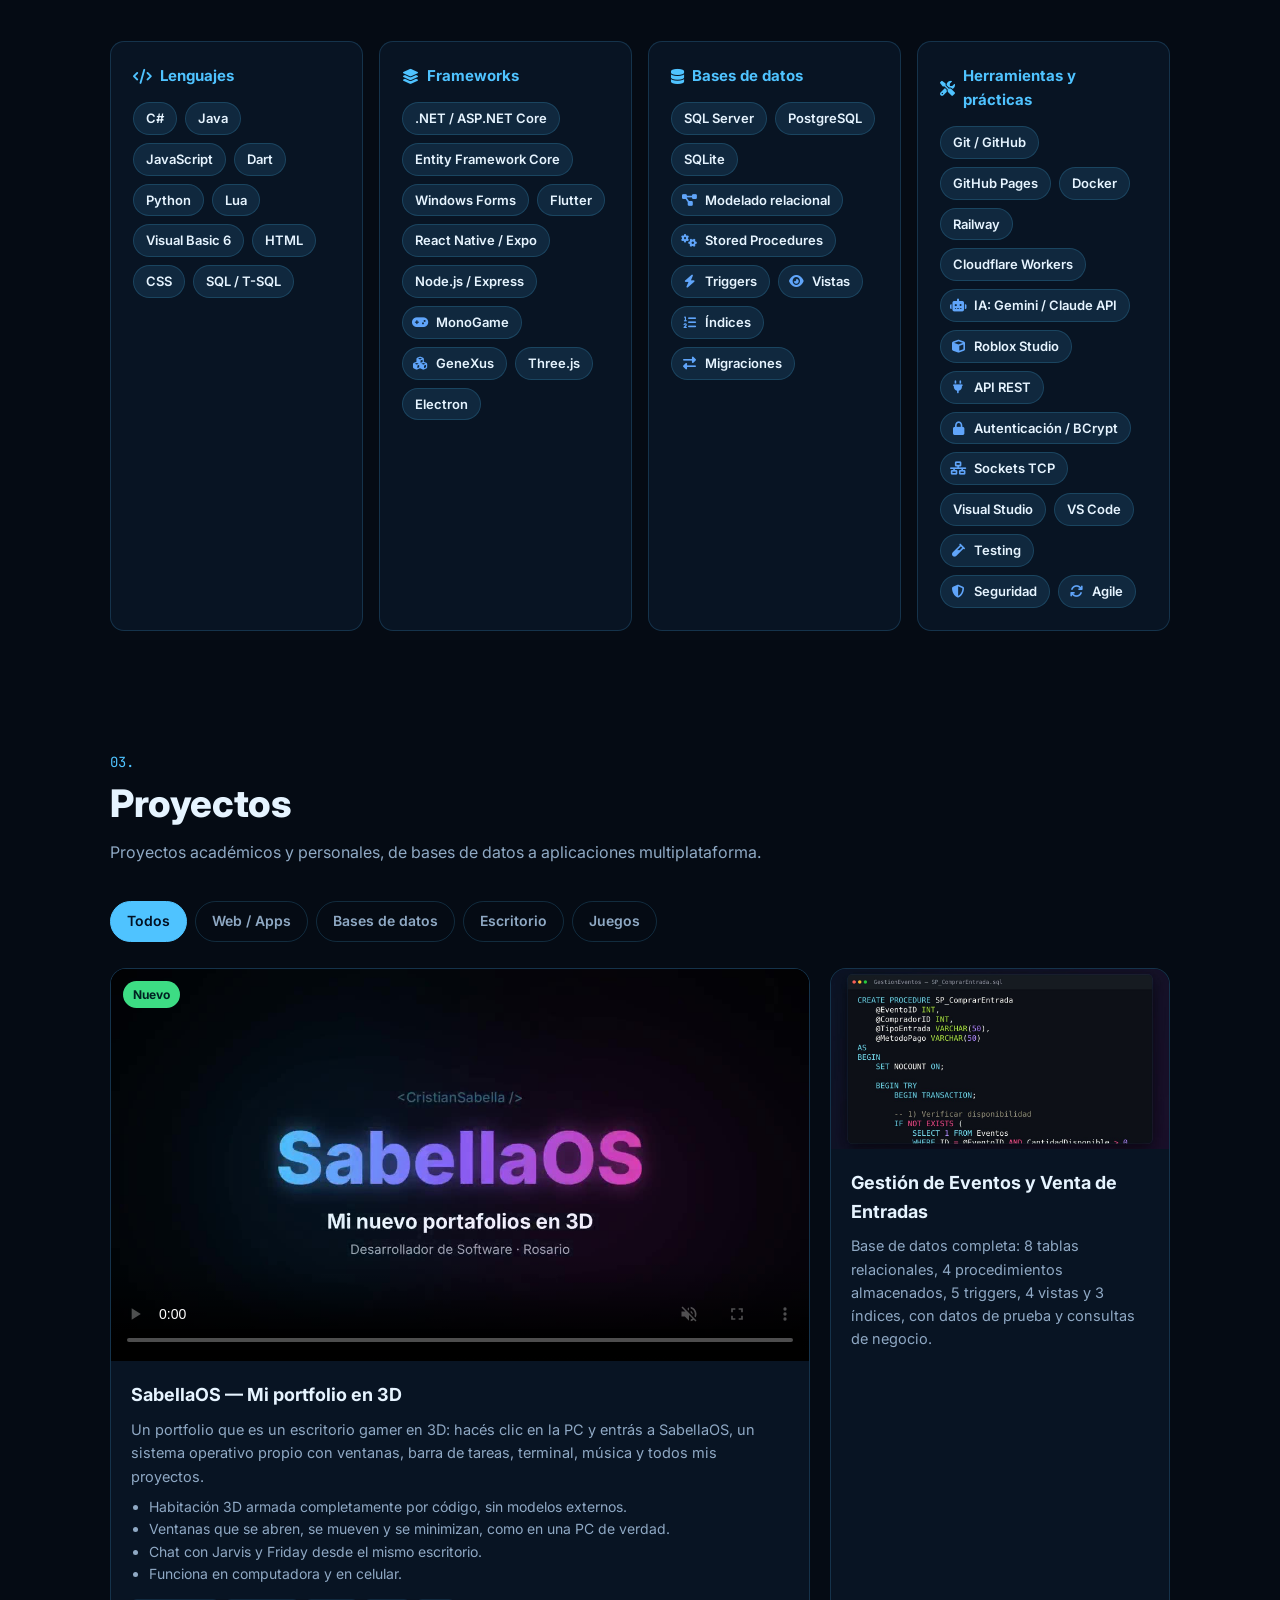
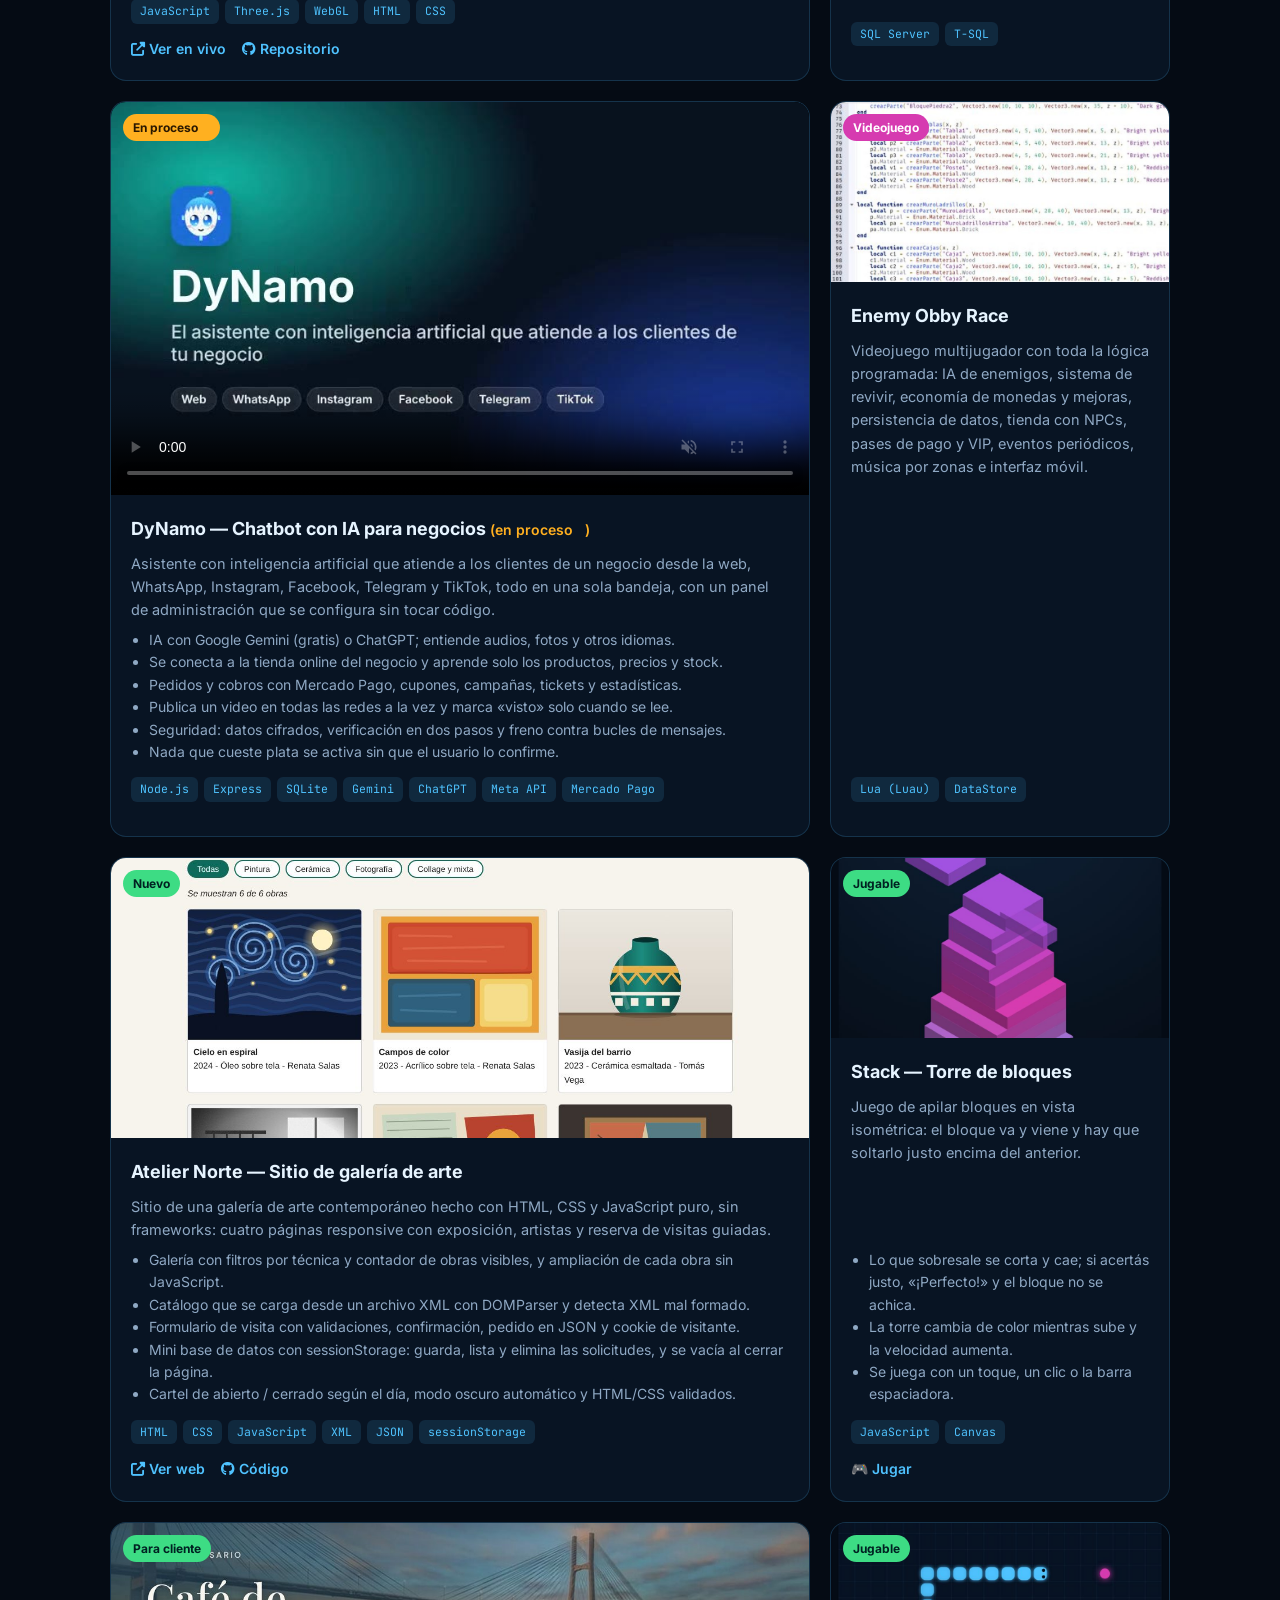
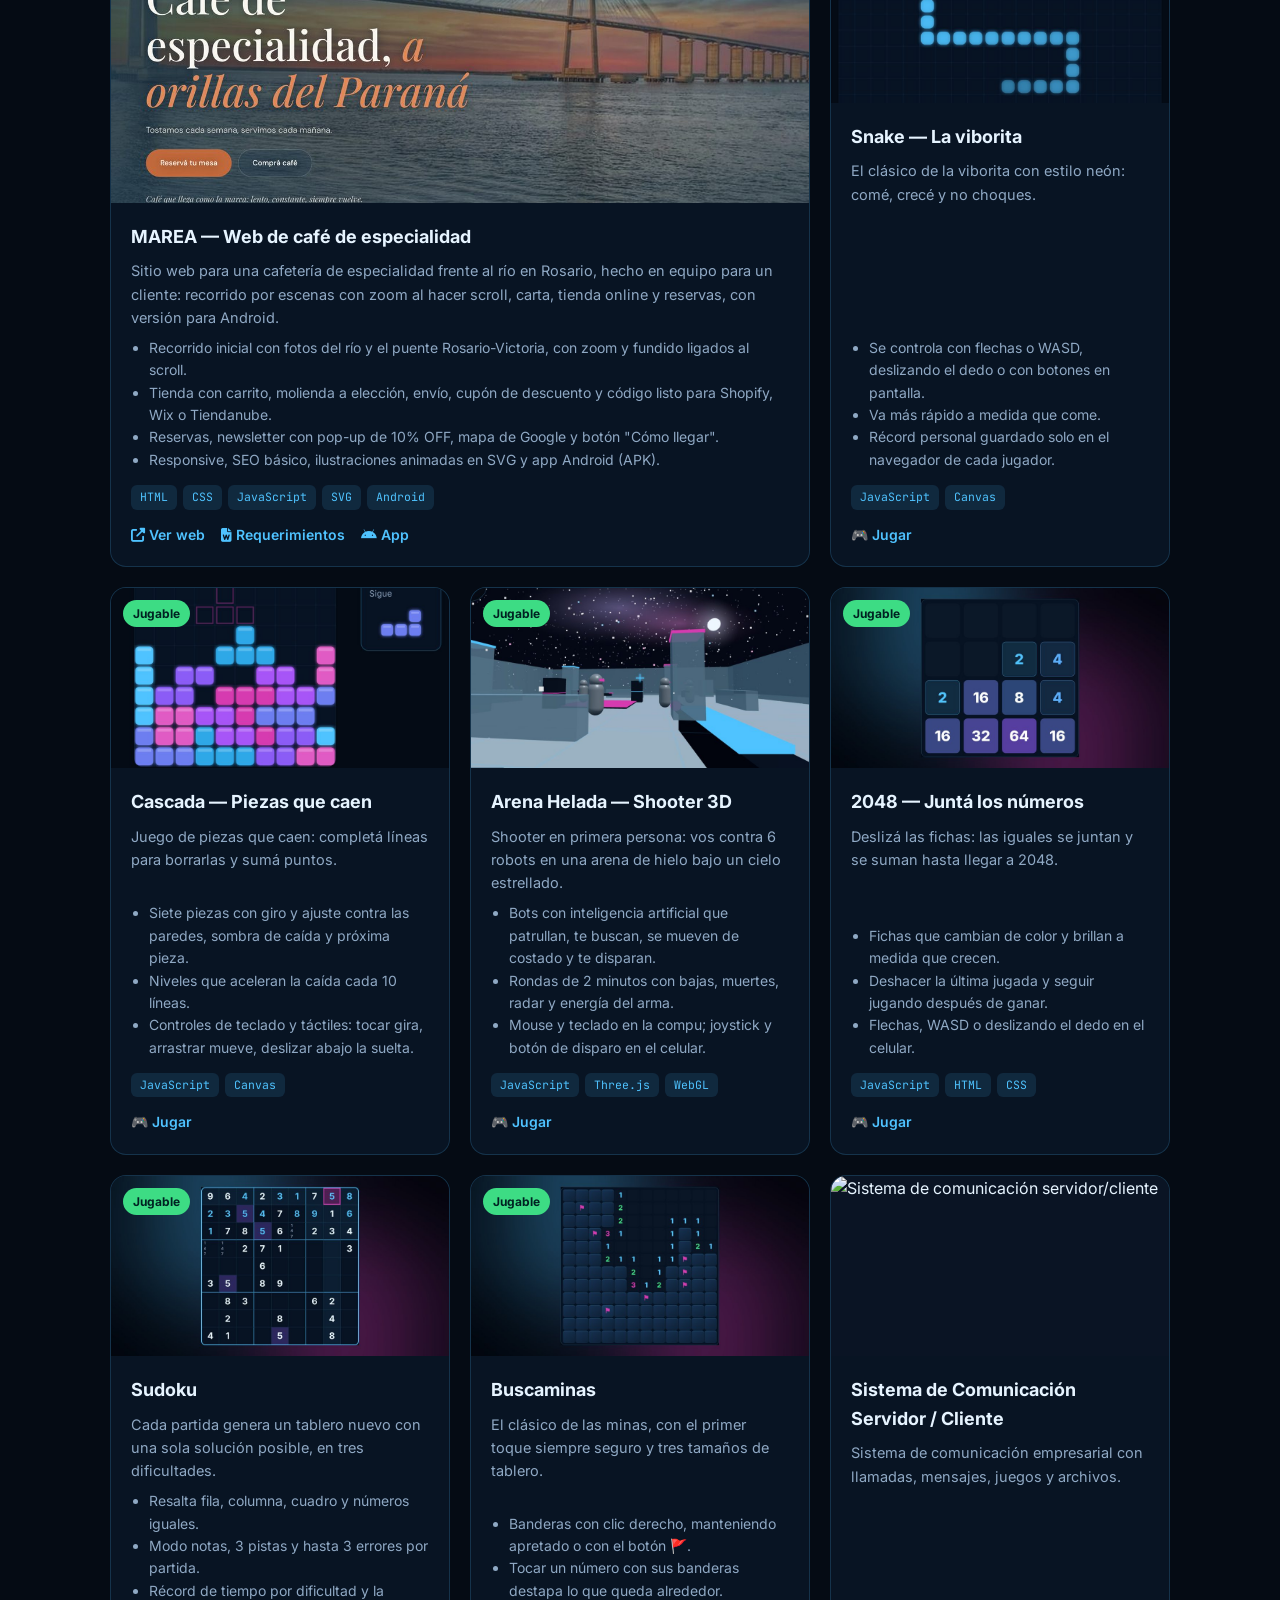
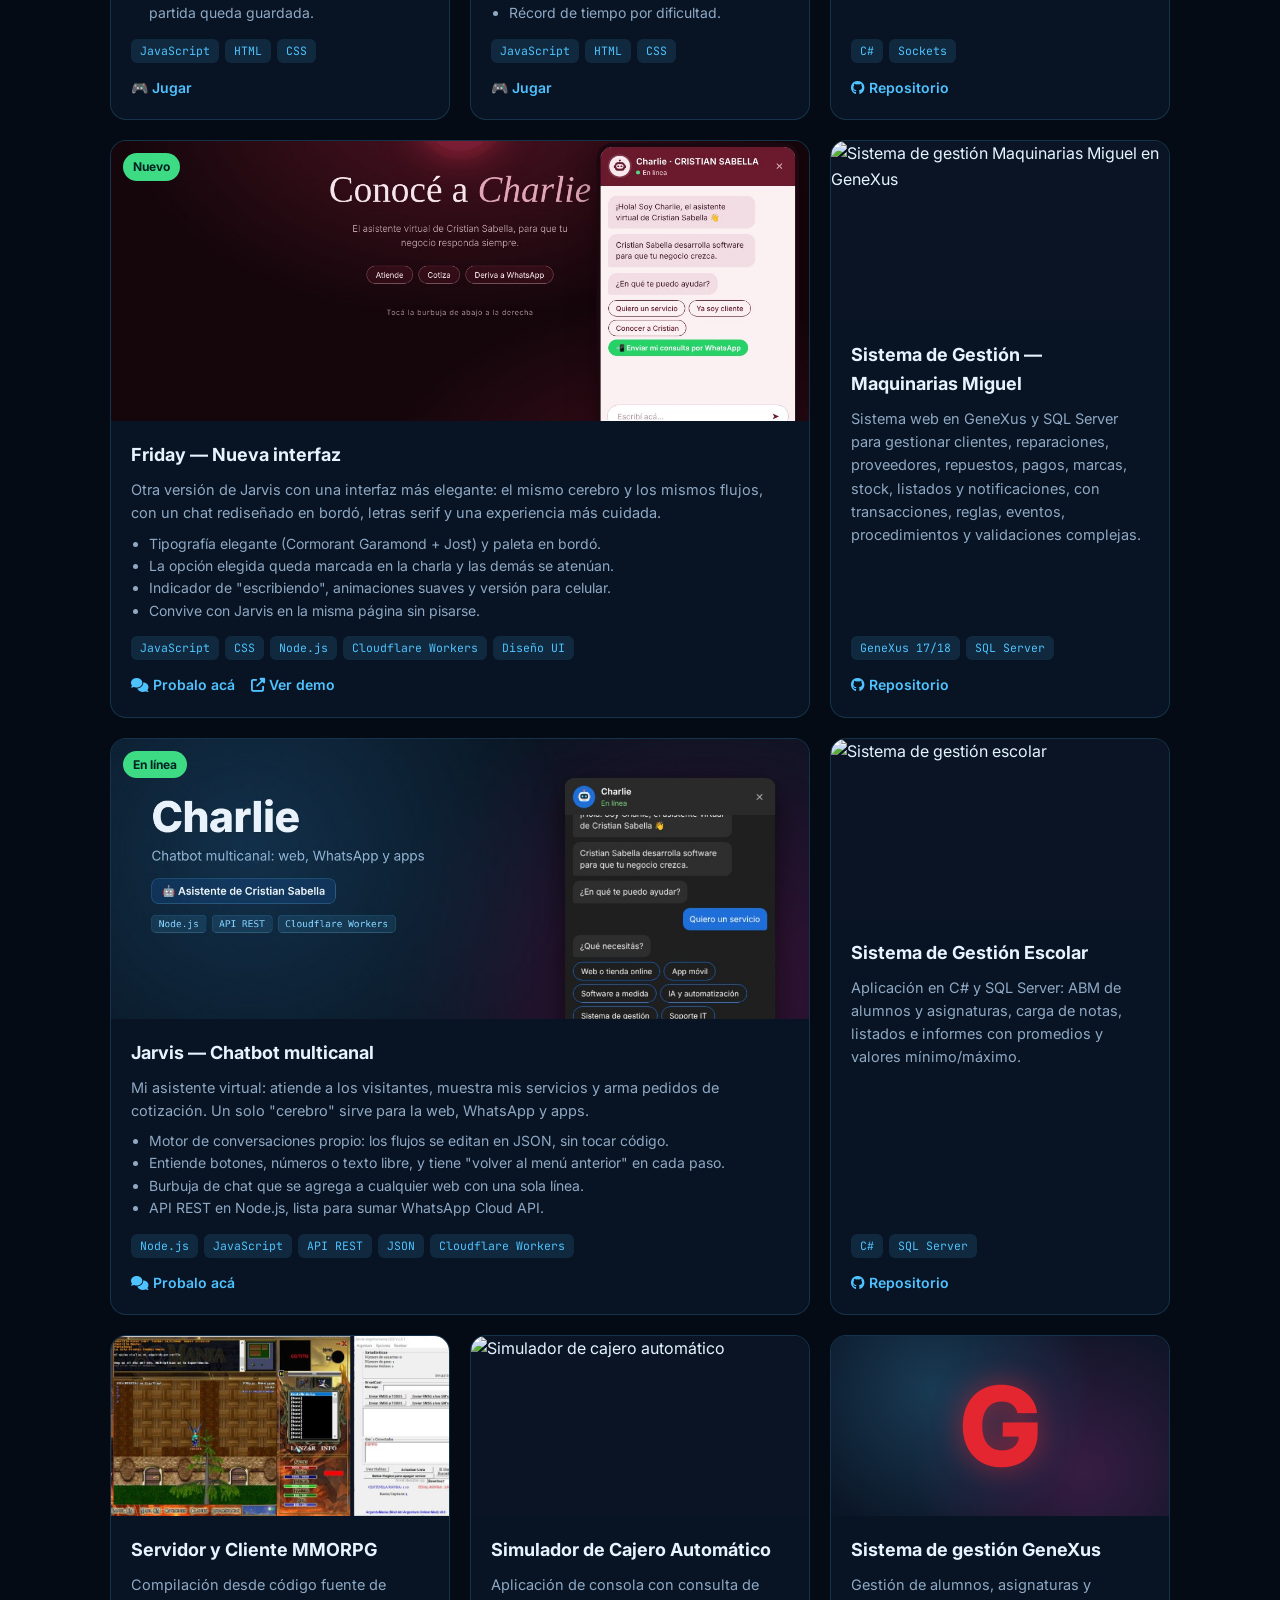
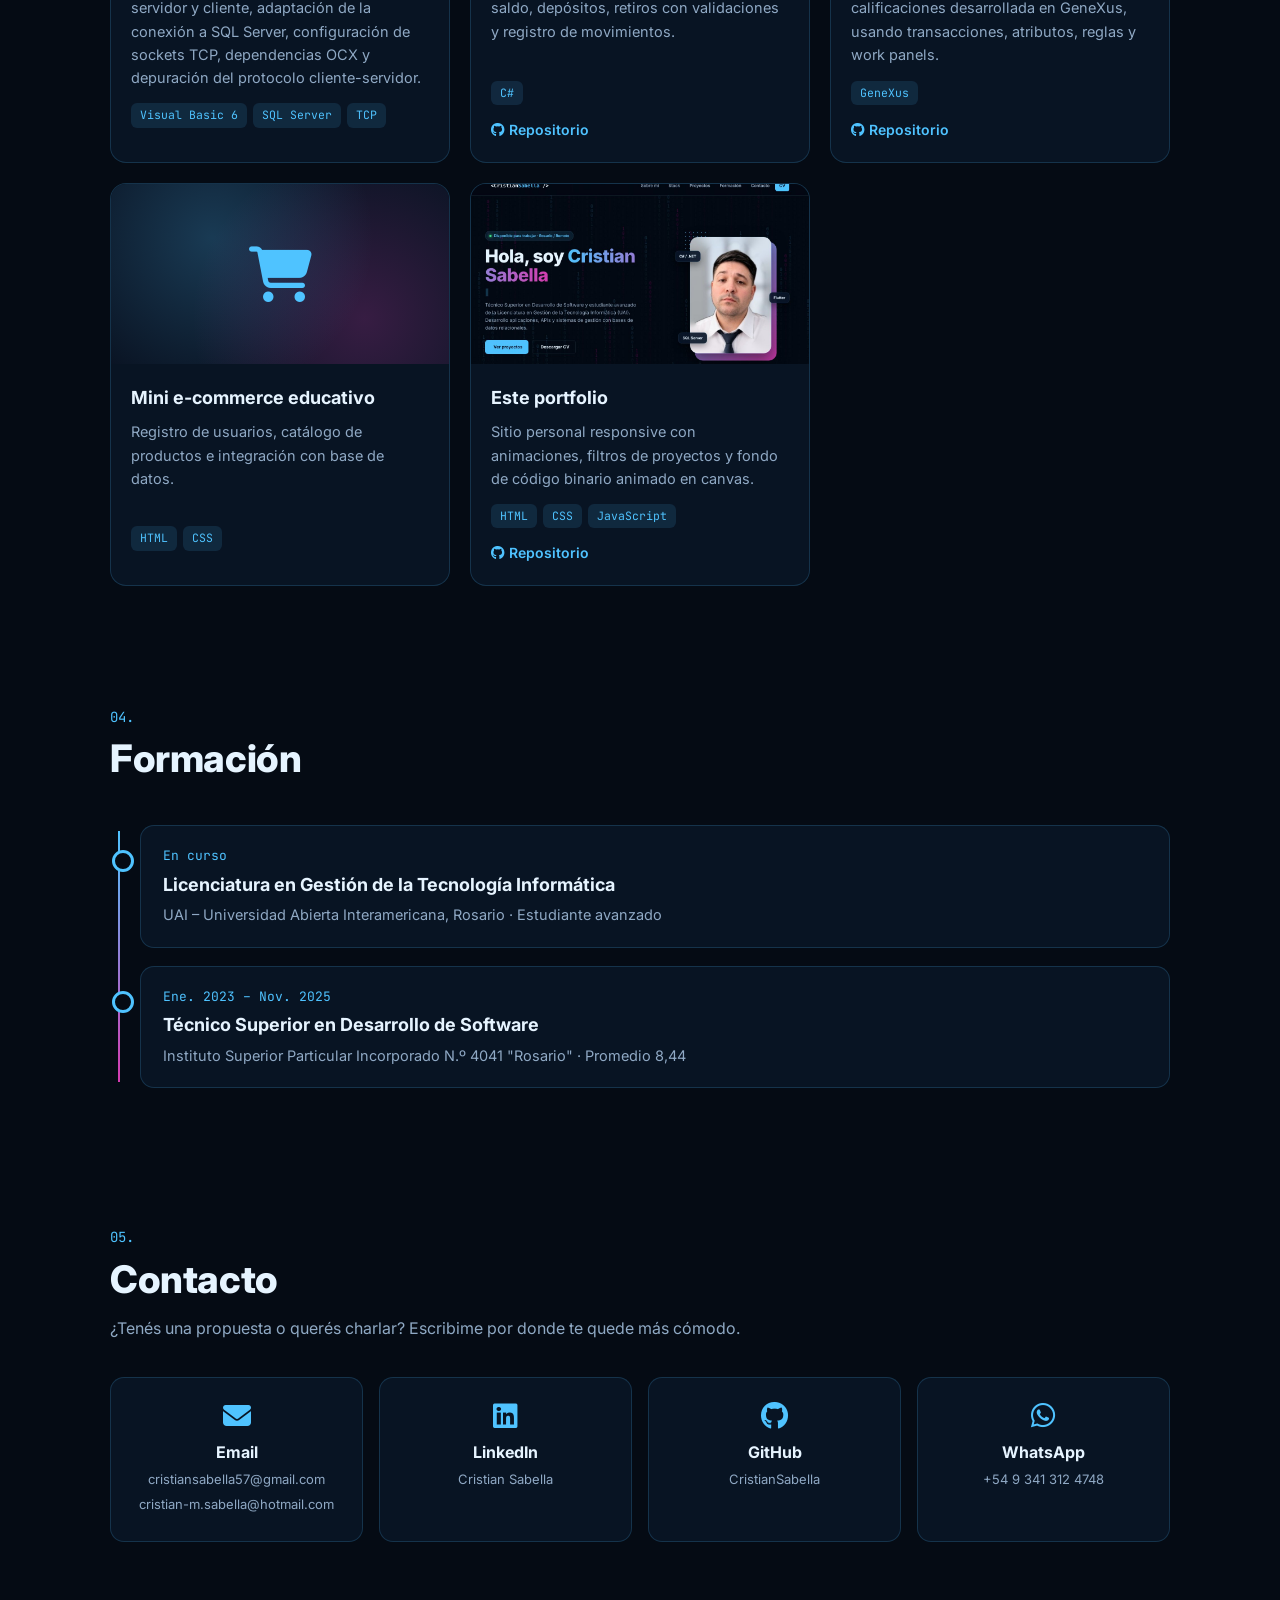
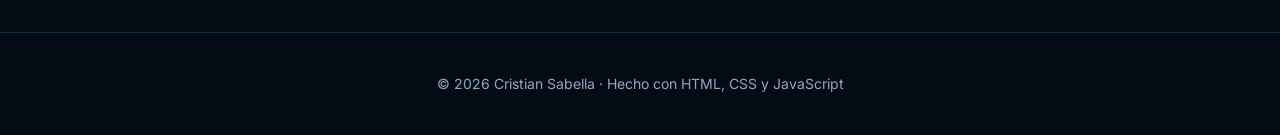
==== commit c4d4f650: "Música de fondo: recopilación de piano clásico Co-Authored-By: Claude Opus 5.5 <noreply@anthropic.co" ====
--- a/index.html
+++ b/index.html
@@ -304,7 +304,7 @@
       </div>
       <div class="visu" id="visu" aria-label="Visualizador de música">
         <canvas id="visu-cv"></canvas>
-        <div class="visu-tema"><i></i><span>Chopin — Preludio en Mi menor, Op. 28 n.º 4</span></div>
+        <div class="visu-tema"><i></i><span>Piano clásico — Chopin, Beethoven, Debussy</span></div>
         <div class="visu-sel">
           <button data-v="sol" title="Sol de neón">A</button><button data-v="tunel" title="Túnel hipnótico">B</button><button data-v="aurora" title="Aurora">C</button><button data-v="espiral" title="Galaxia espiral">D</button><button data-v="barras" title="Ecualizador">E</button><button class="visu-auto on" title="Cambiar solo cada 25 segundos">⟳</button>
         </div>
@@ -693,7 +693,7 @@
 <footer>© <span id="year"></span> Cristian Sabella · Hecho con HTML, CSS y JavaScript</footer>
 
 <!-- Música: intenta arrancar sola al cargar; si el navegador no deja, arranca con el primer clic, toque o tecla -->
-<audio id="bg-music" src="Chopin_Prelude_E_Minor.mp3" preload="auto"></audio>
+<audio id="bg-music" src="Piano_Clasico.mp3" preload="auto"></audio>
 <div id="audio-box">
   <button id="audio-control" onclick="toggleAudio()" aria-label="Música"><i id="audio-icon" class="fas fa-music"></i></button>
   <input type="range" id="audio-volume" min="0" max="100" value="40" aria-label="Volumen">
@@ -1030,7 +1030,7 @@
   let userPaused = false;
   // Lista de canciones: cuando termina una arranca la siguiente, y después de la última vuelve a la primera
   const LISTA = [
-    { src: 'Chopin_Prelude_E_Minor.mp3', titulo: 'Chopin — Preludio en Mi menor, Op. 28 n.º 4' }
+    { src: 'Piano_Clasico.mp3', titulo: 'Piano clásico — Chopin, Beethoven, Debussy' }
   ];
   let tema = 0;
   audio.addEventListener('ended', () => {
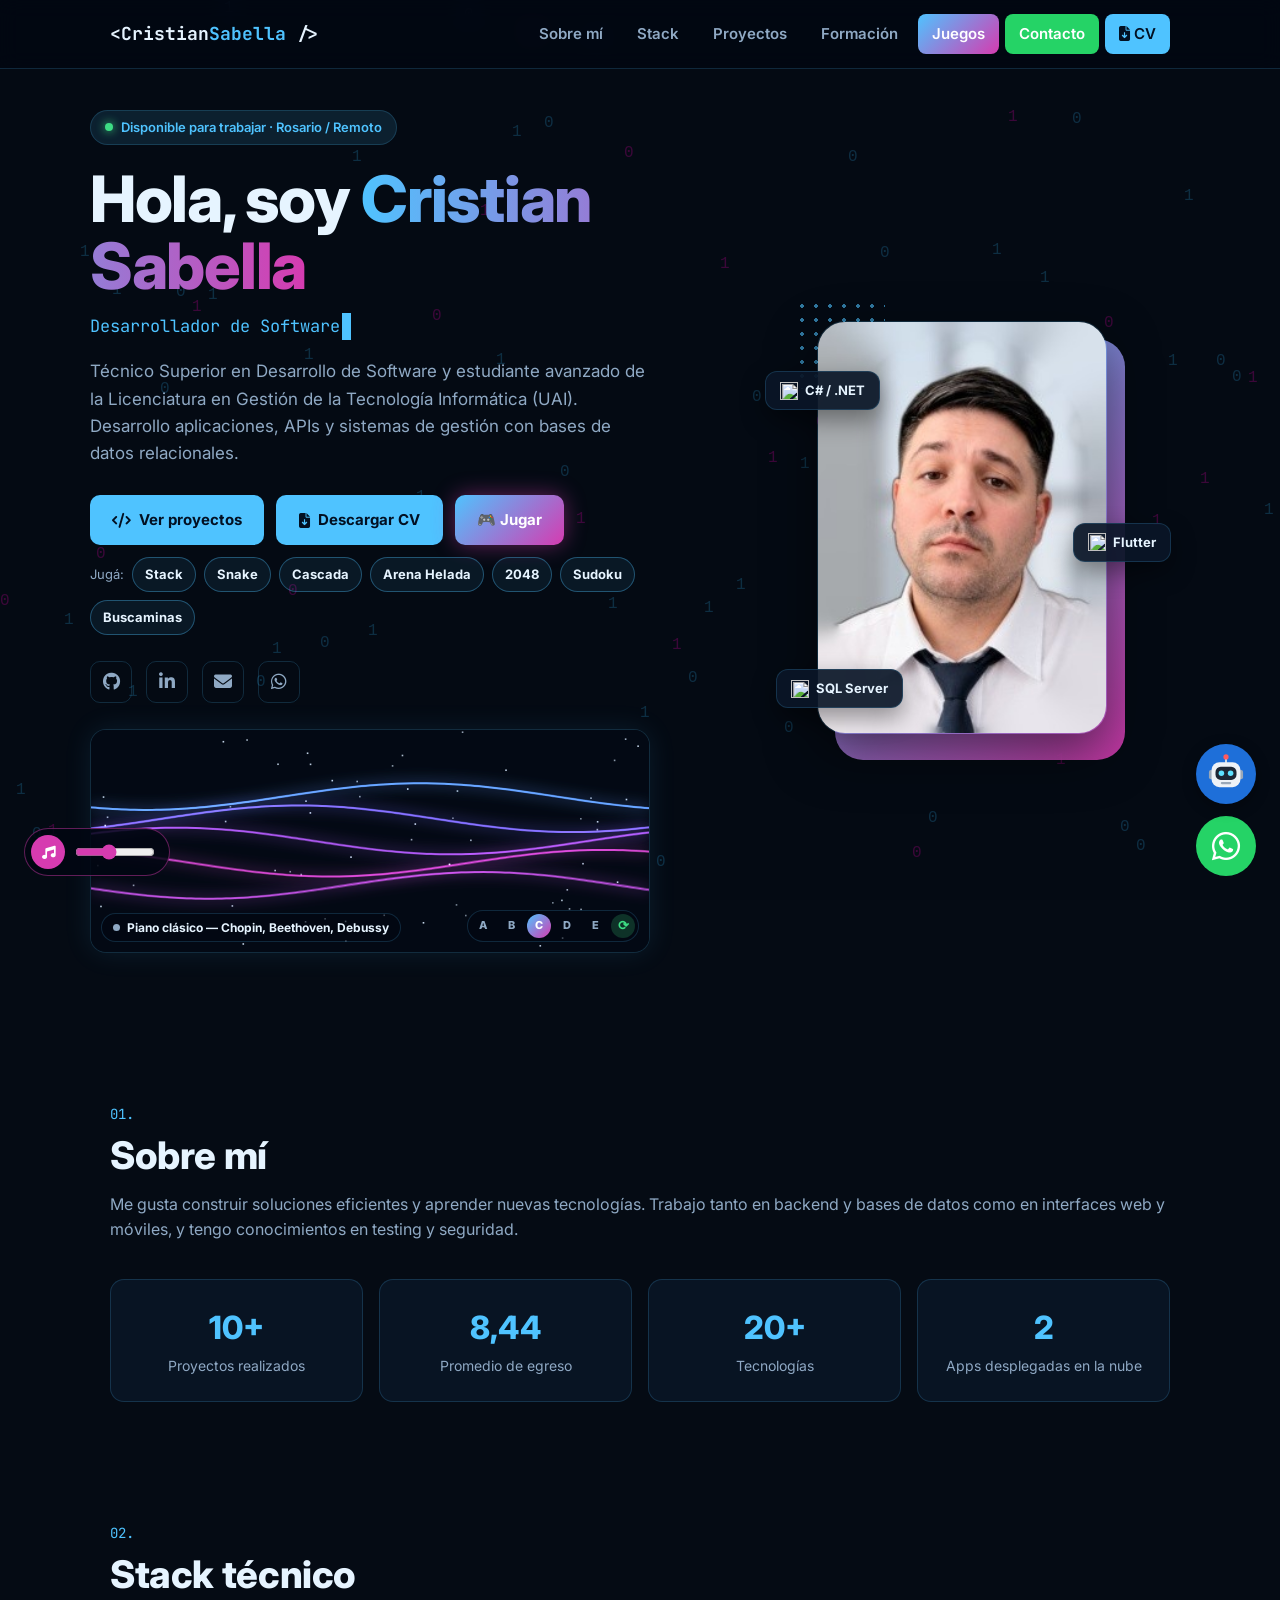
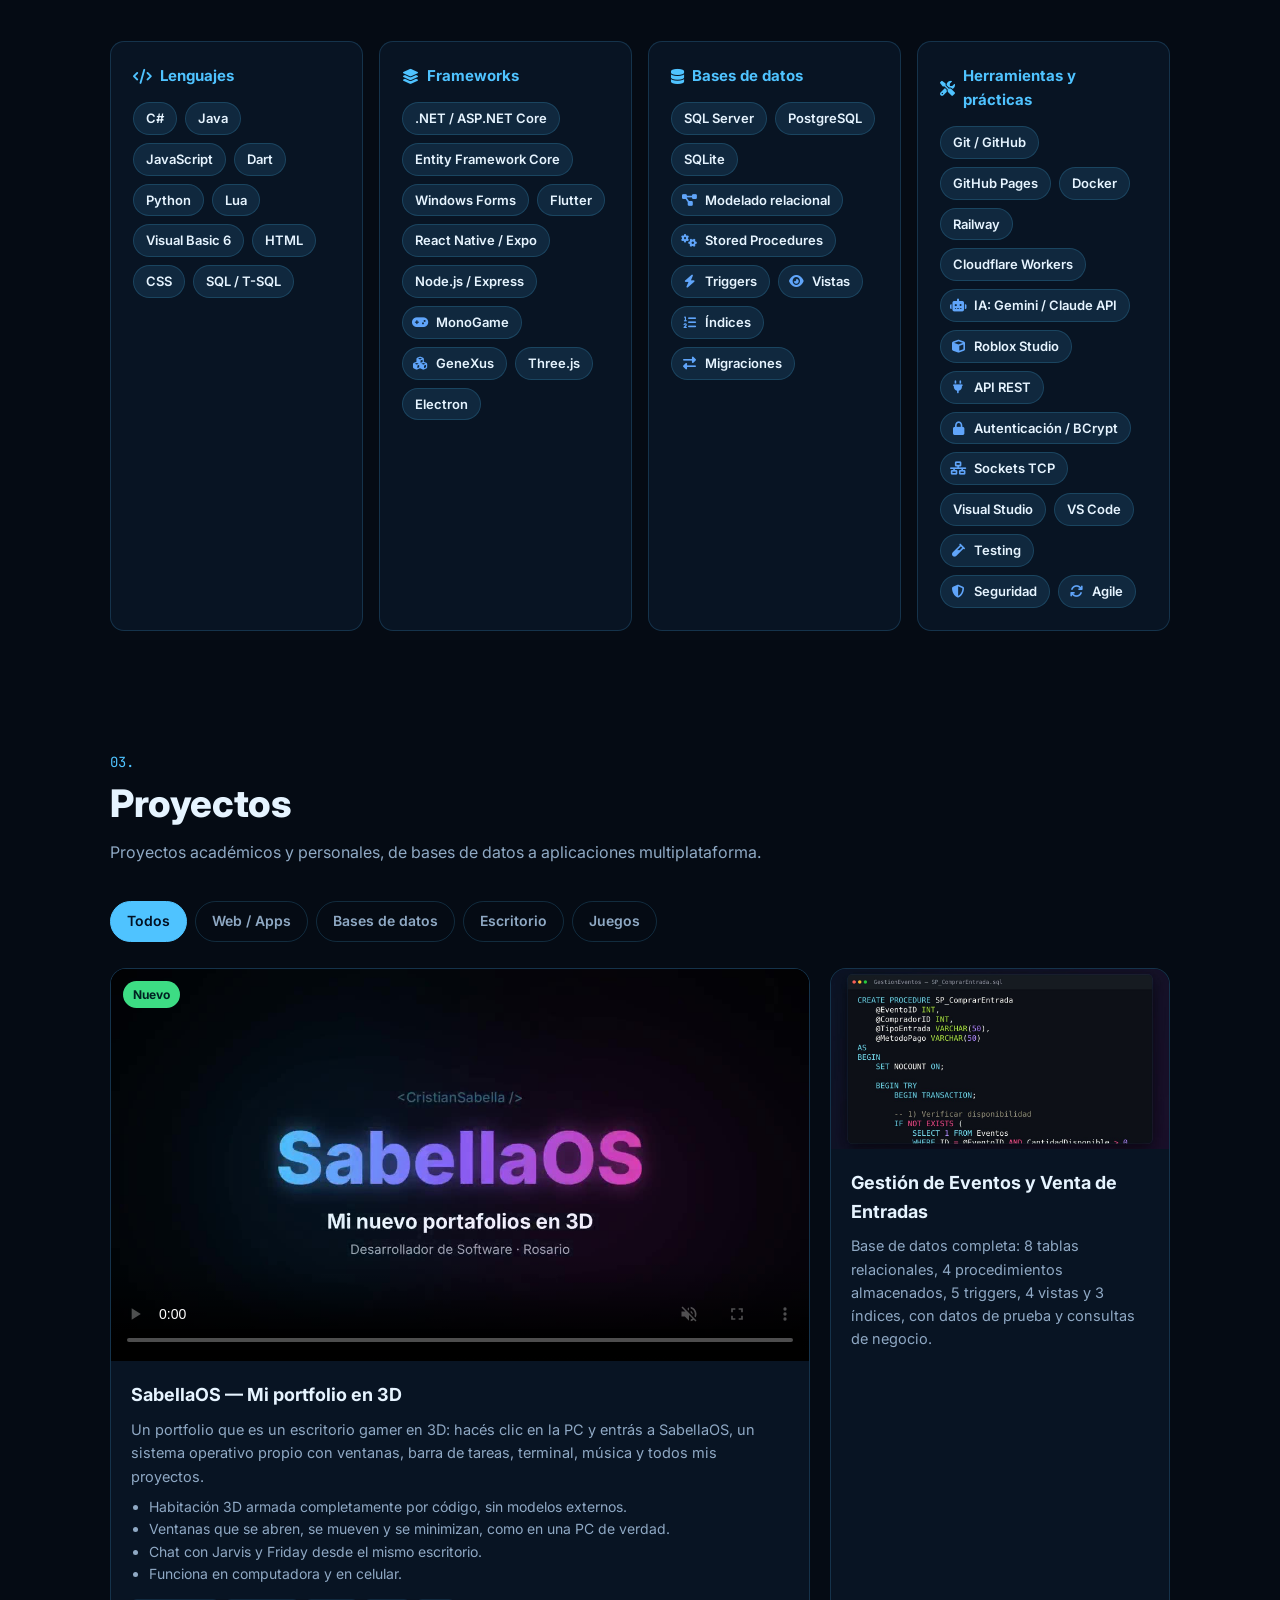
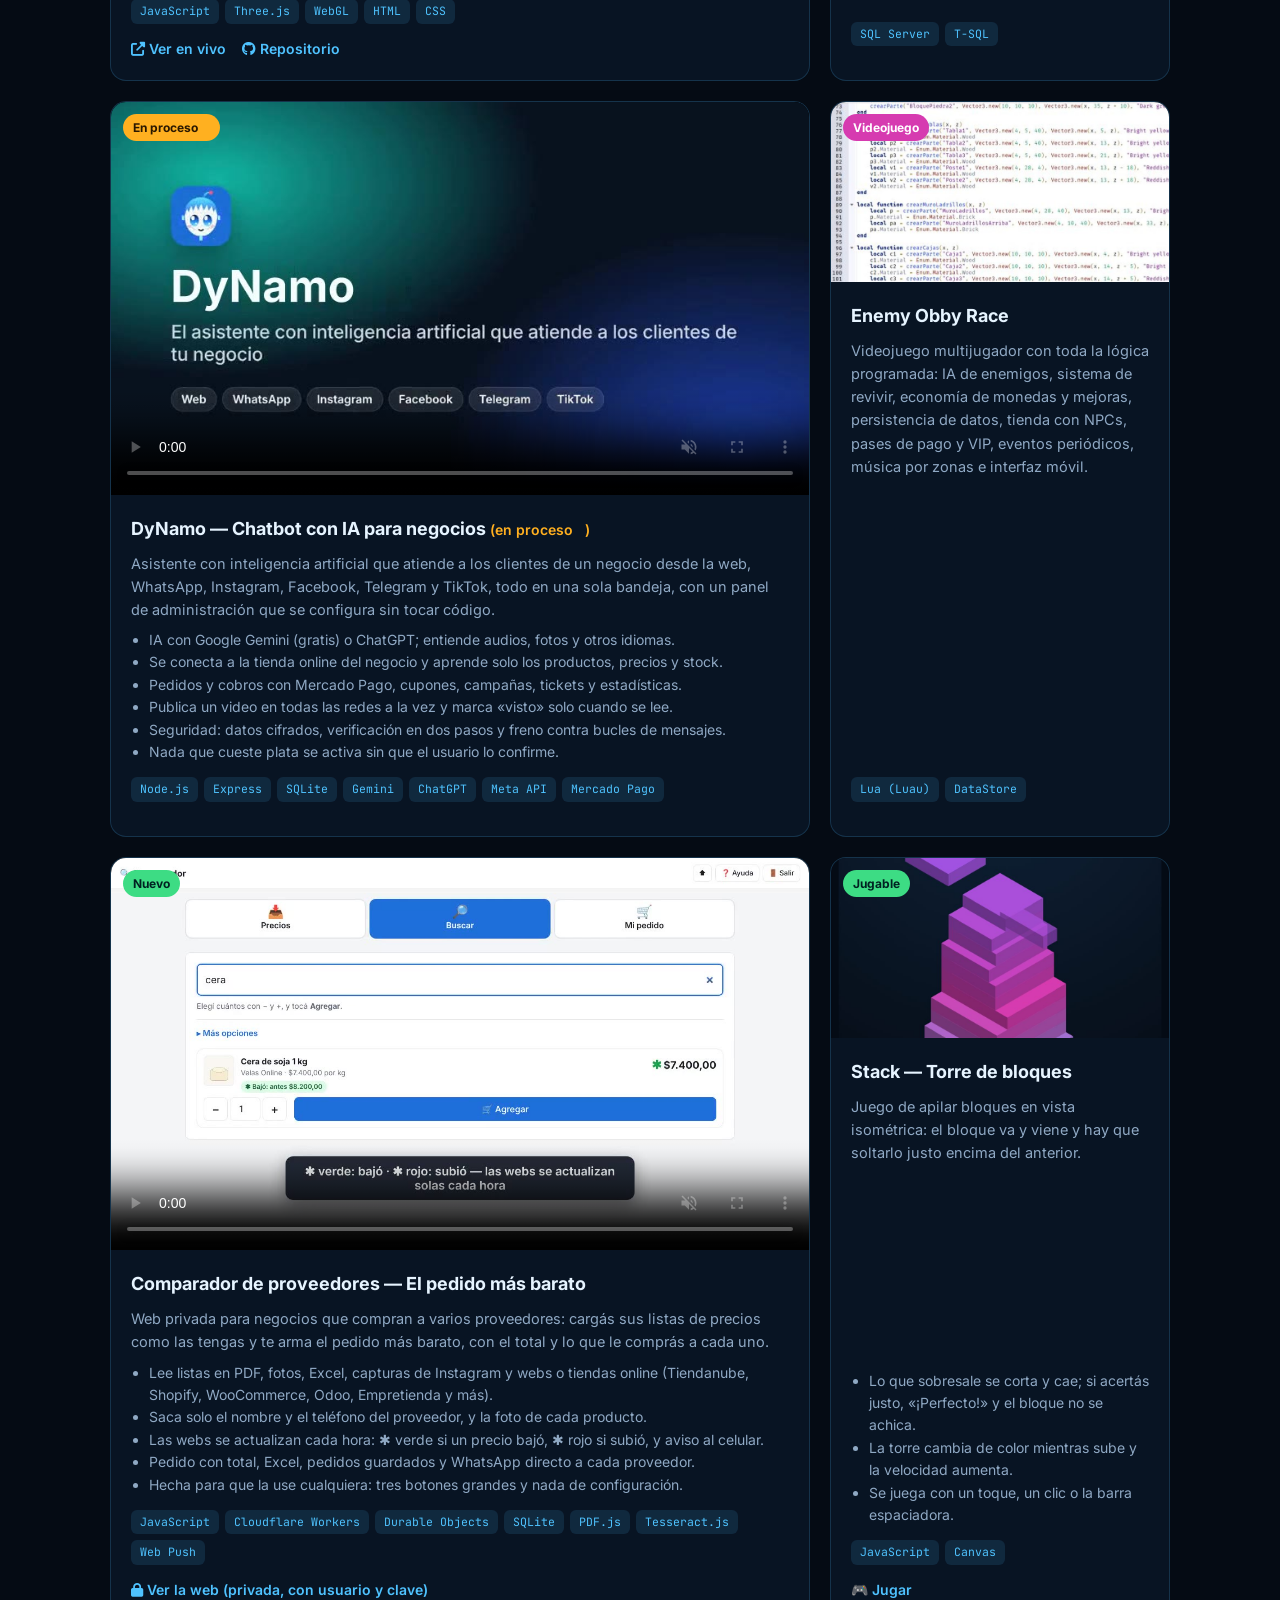
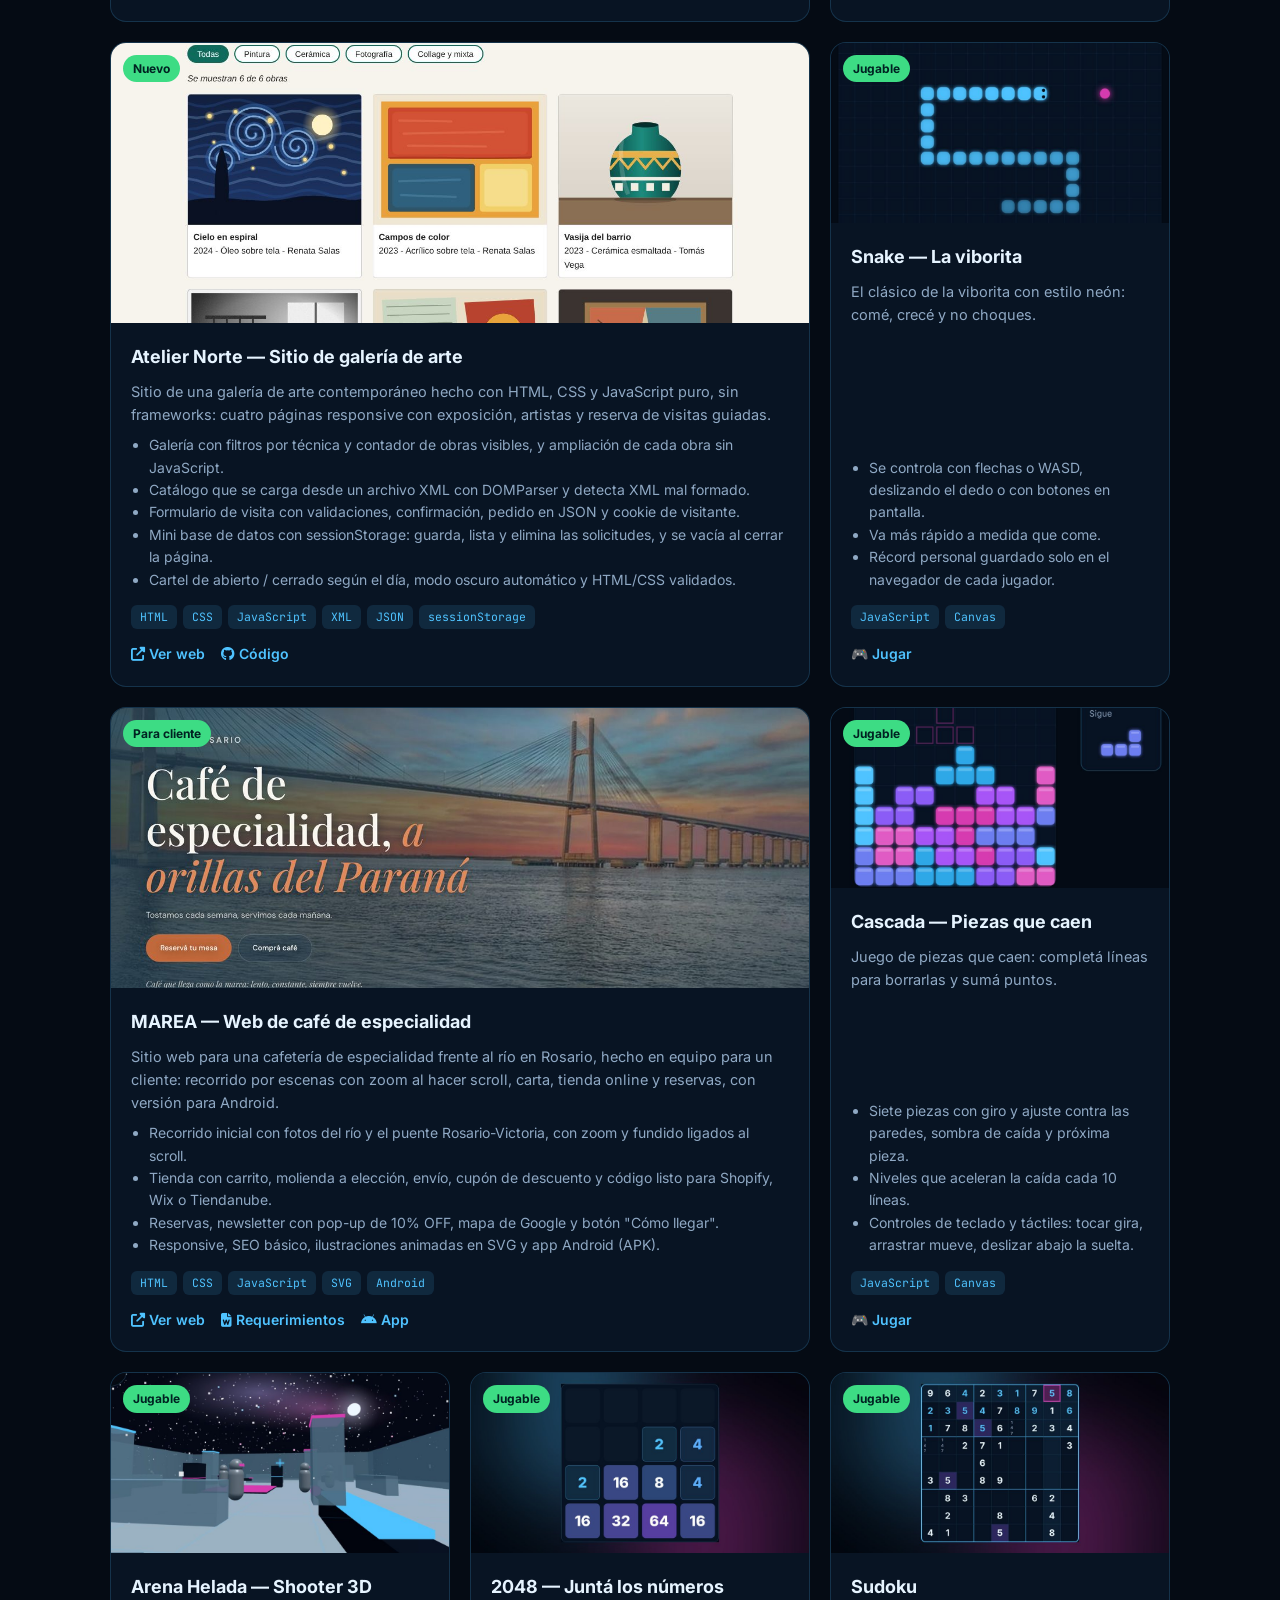
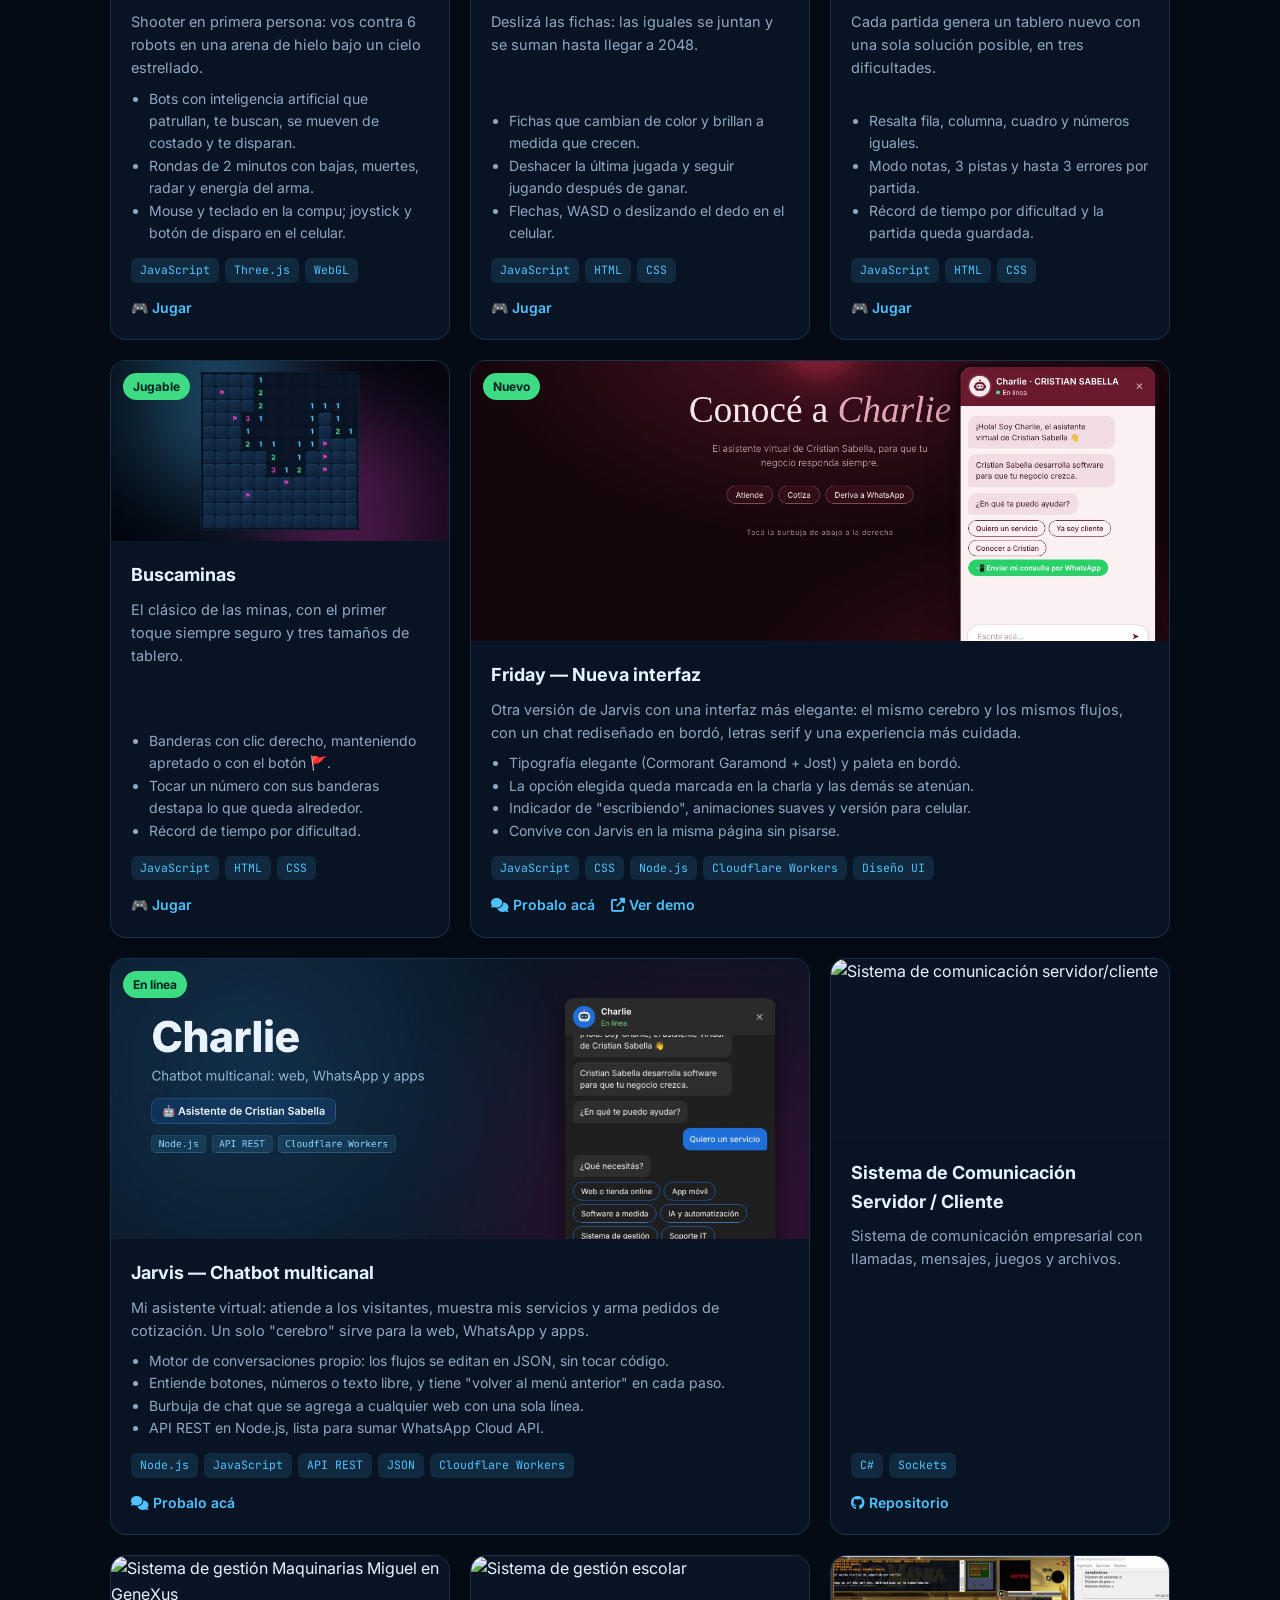
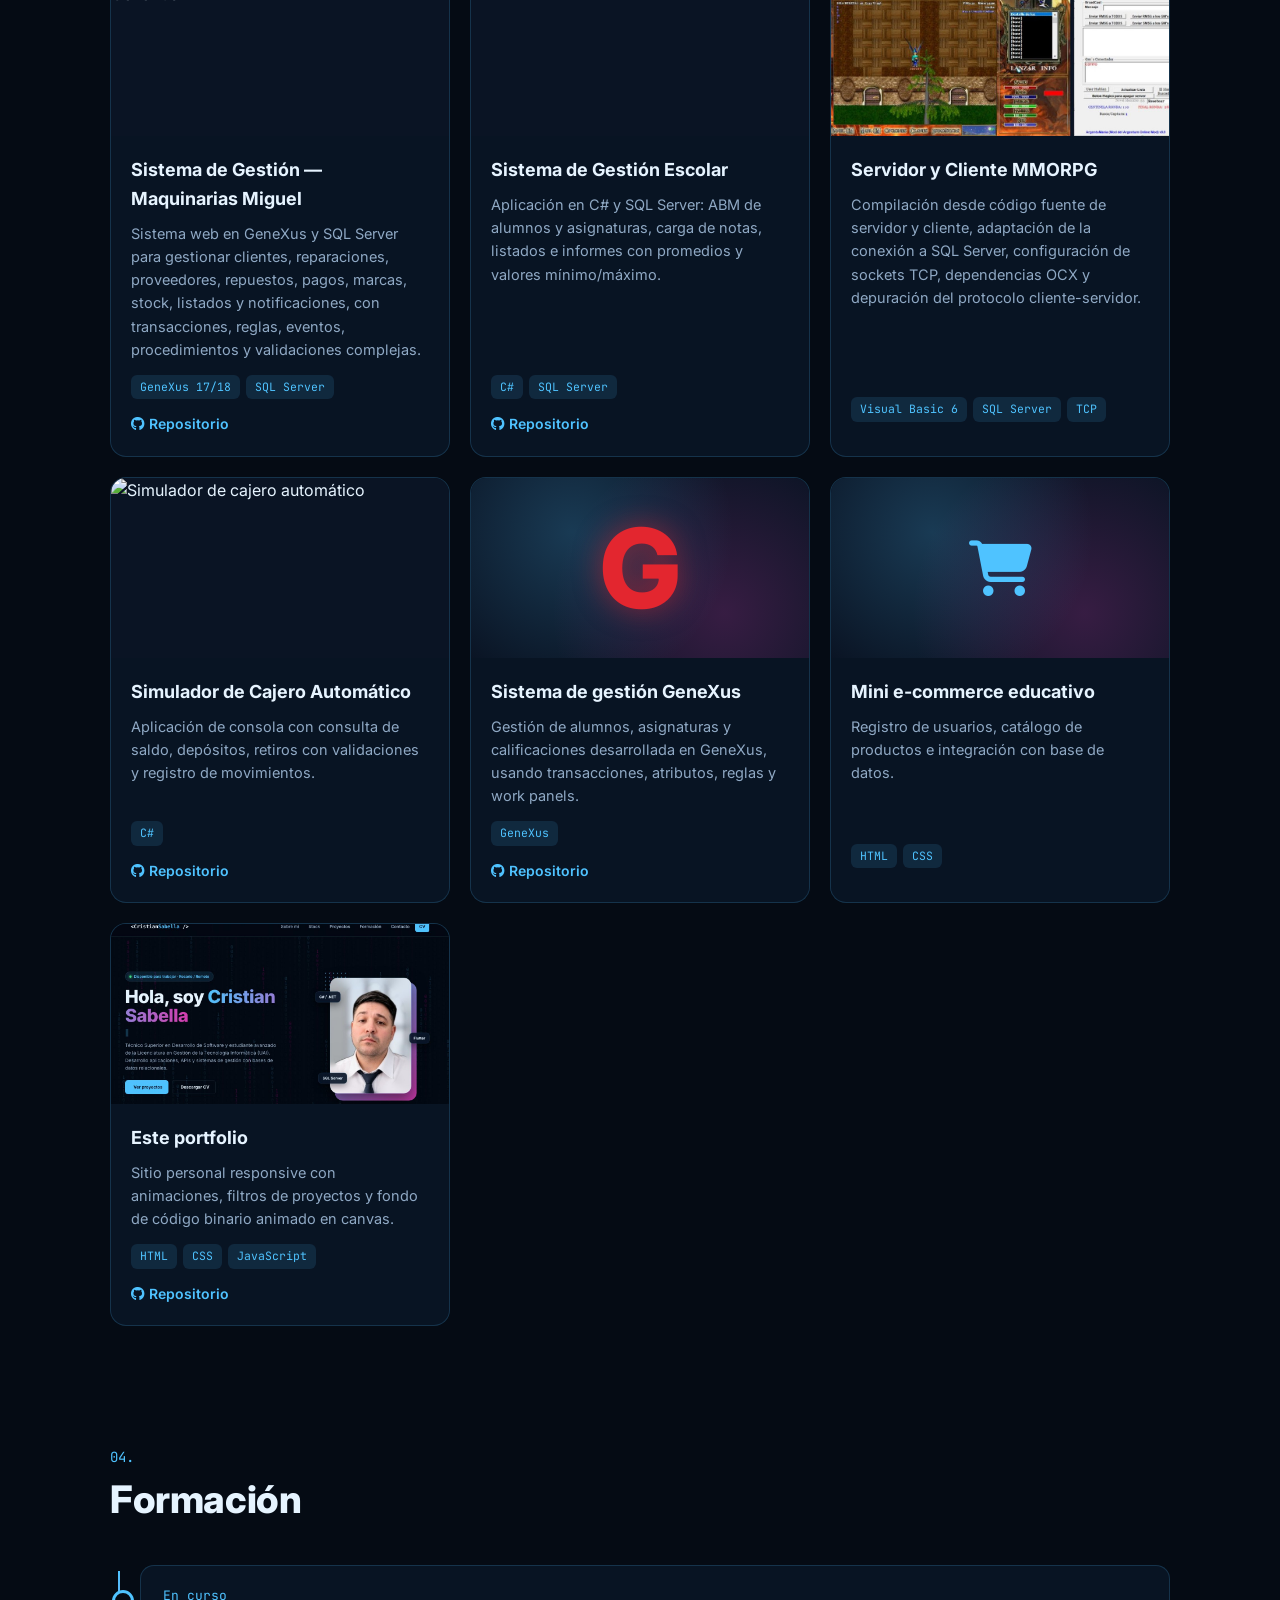
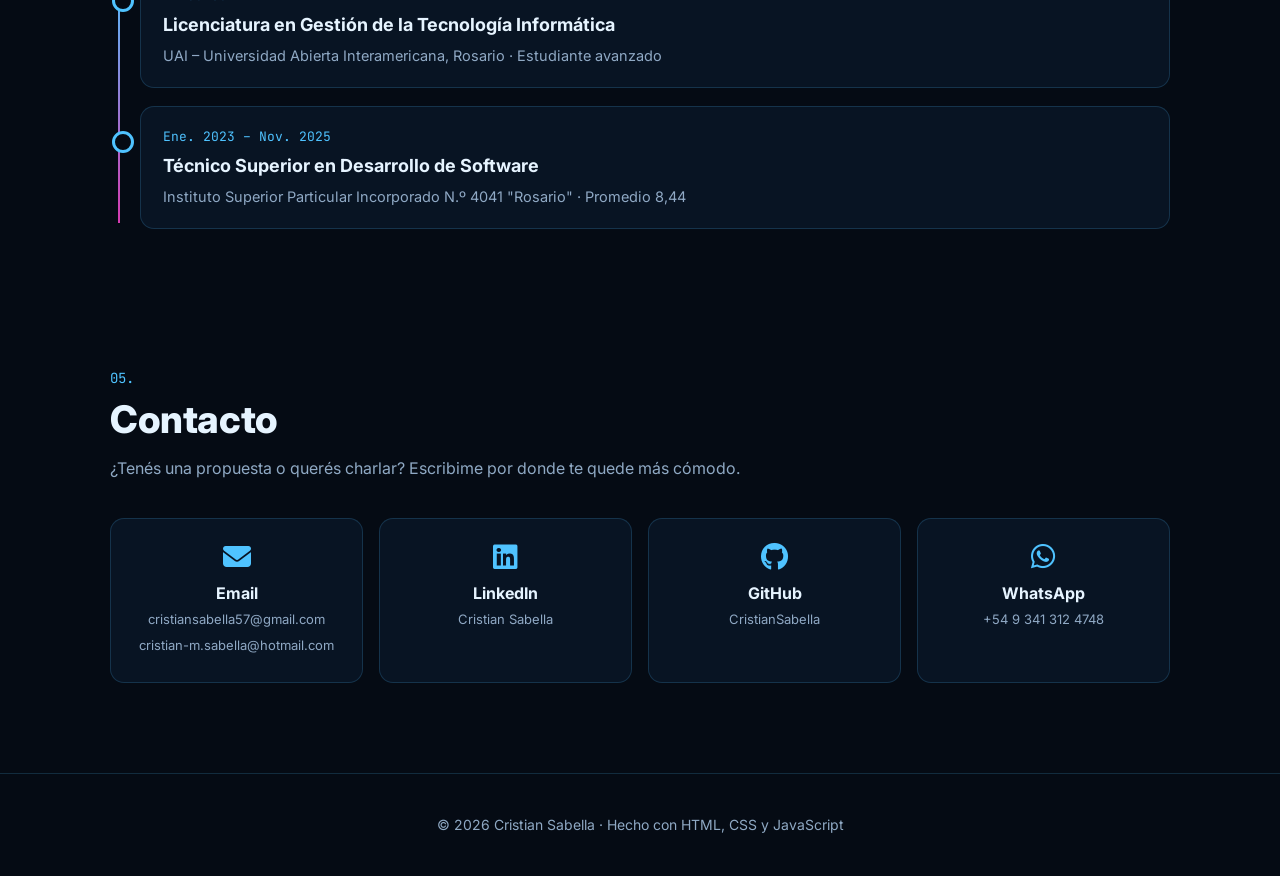
==== commit 800d35b2: "Proyecto nuevo: Comparador de proveedores, con video de 1:16 y música de piano Co-Authored-By: Claud" ====
--- a/index.html
+++ b/index.html
@@ -390,6 +390,23 @@
           <li>Nada que cueste plata se activa sin que el usuario lo confirme.</li>
         </ul>
         <div class="tech"><span>Node.js</span><span>Express</span><span>SQLite</span><span>Gemini</span><span>ChatGPT</span><span>Meta API</span><span>Mercado Pago</span></div>
+      </div>
+    </div>
+
+    <div class="card featured reveal" data-c="web db">
+      <div class="thumb video"><span class="badge live">Nuevo</span><video src="video/comparador.mp4?v=1" poster="img/comparador.jpg?v=1" controls muted playsinline preload="metadata" aria-label="Video del Comparador de proveedores: cargar precios, buscar el más barato y armar el pedido"></video></div>
+      <div class="card-body">
+        <h3>Comparador de proveedores — El pedido más barato</h3>
+        <p>Web privada para negocios que compran a varios proveedores: cargás sus listas de precios como las tengas y te arma el pedido más barato, con el total y lo que le comprás a cada uno.</p>
+        <ul>
+          <li>Lee listas en PDF, fotos, Excel, capturas de Instagram y webs o tiendas online (Tiendanube, Shopify, WooCommerce, Odoo, Empretienda y más).</li>
+          <li>Saca solo el nombre y el teléfono del proveedor, y la foto de cada producto.</li>
+          <li>Las webs se actualizan cada hora: ✱ verde si un precio bajó, ✱ rojo si subió, y aviso al celular.</li>
+          <li>Pedido con total, Excel, pedidos guardados y WhatsApp directo a cada proveedor.</li>
+          <li>Hecha para que la use cualquiera: tres botones grandes y nada de configuración.</li>
+        </ul>
+        <div class="tech"><span>JavaScript</span><span>Cloudflare Workers</span><span>Durable Objects</span><span>SQLite</span><span>PDF.js</span><span>Tesseract.js</span><span>Web Push</span></div>
+        <div class="links"><a href="https://comparador-proveedores.cristiansabella57.workers.dev" target="_blank"><i class="fas fa-lock"></i> Ver la web (privada, con usuario y clave)</a></div>
       </div>
     </div>
 
